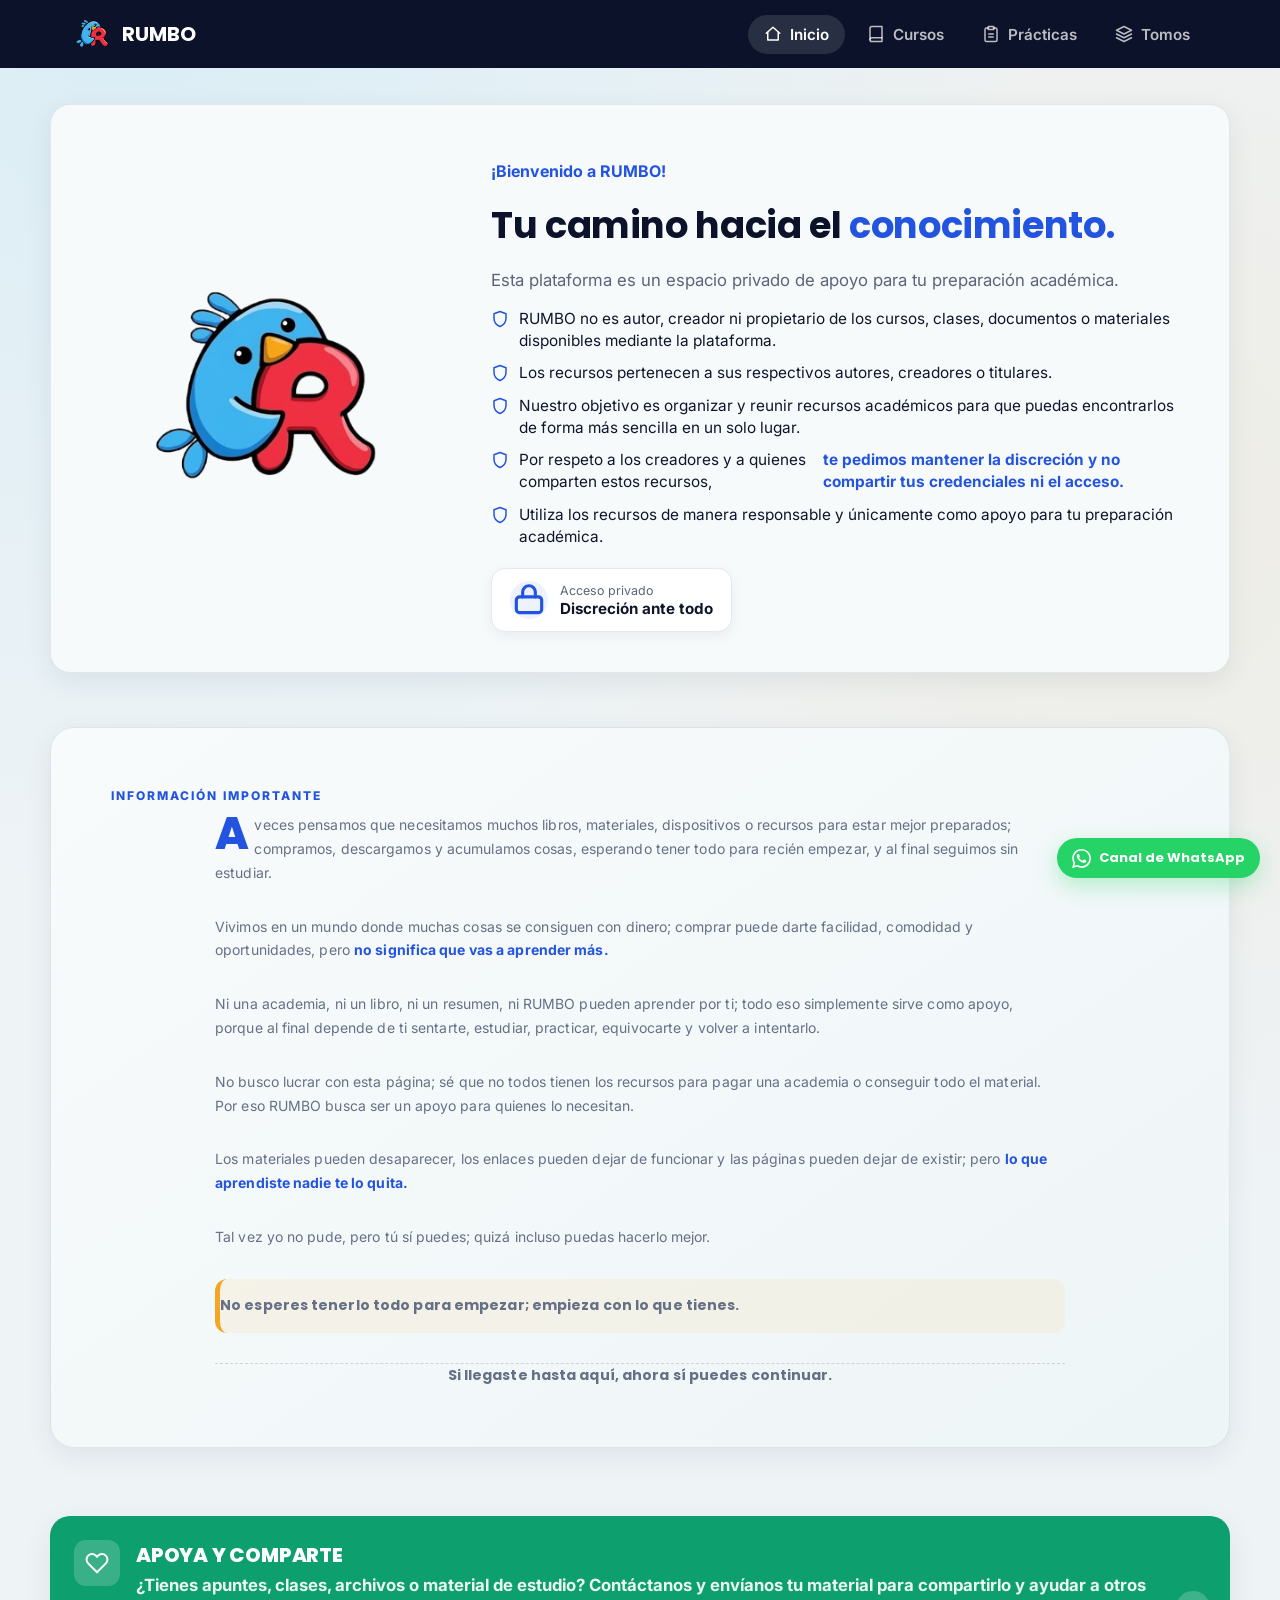
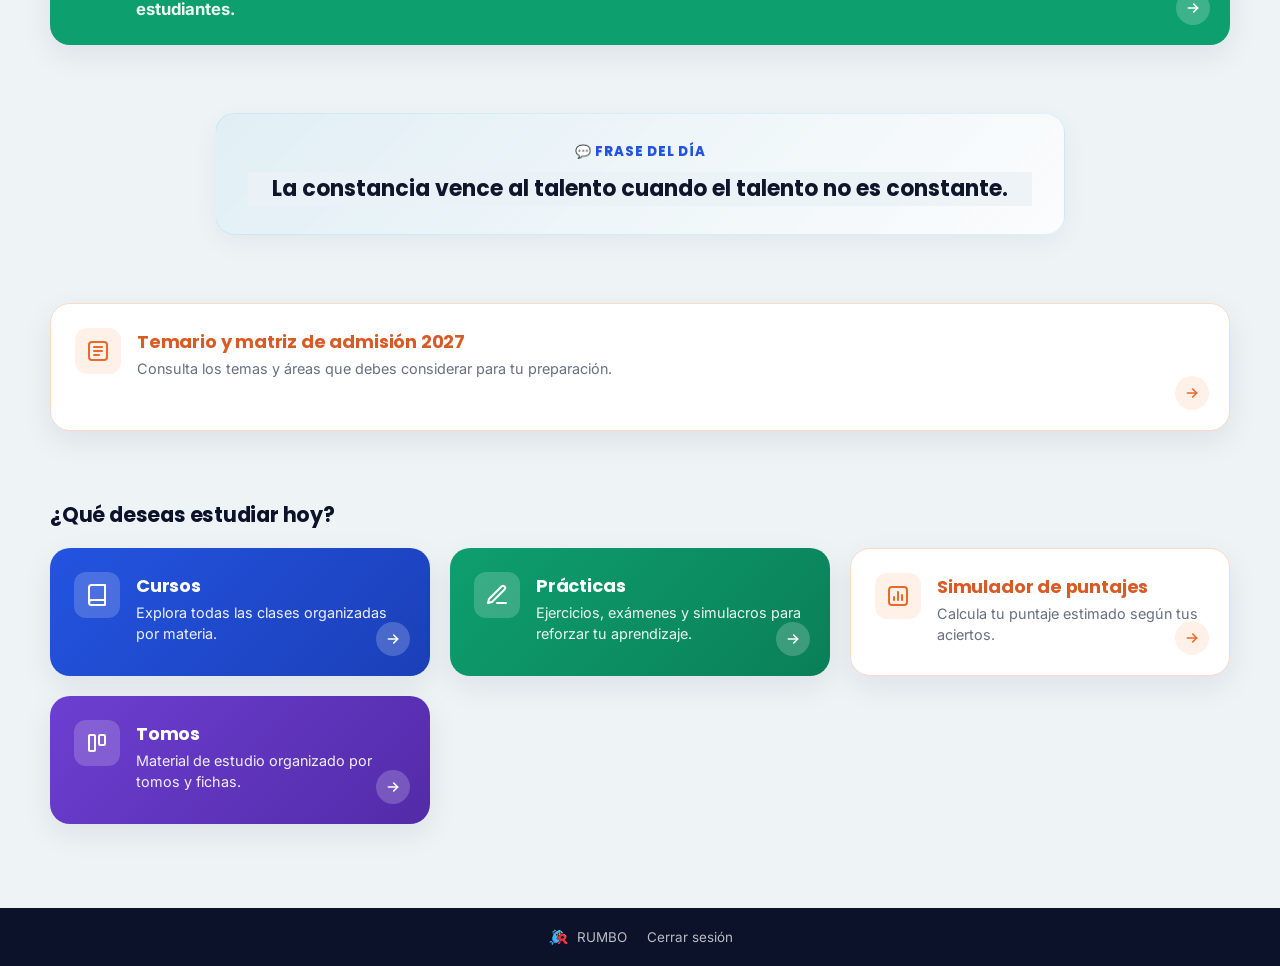
==== index.html @ 479fe2ca "Actualizar index.html" ====
<!DOCTYPE html>
<html lang="es">

<head>

  <meta charset="UTF-8">

  <meta
    name="viewport"
    content="width=device-width, initial-scale=1.0"
  >

  <link rel="preconnect" href="https://fonts.googleapis.com">

  <link
    href="https://fonts.googleapis.com/css2?family=Poppins:wght@600;700;800&family=Inter:wght@400;500;600;700&display=swap"
    rel="stylesheet"
  >

  <link
    rel="stylesheet"
    href="assets/style.css"
  >

  <title>Inicio · RUMBO</title>


  <style>

    /* =====================================================
       MENSAJE PARA LAS CONTRASEÑAS
    ===================================================== */

    .rumbo-message-card {
      padding: clamp(30px, 5vw, 60px);
    }

    .rumbo-message-card h2 {
      font-family: 'Poppins', sans-serif;
      font-size: clamp(26px, 4vw, 36px);
      line-height: 1.25;
      max-width: 850px;
      margin: 0 auto 38px;
      text-align: center;
    }

    .rumbo-message {
      max-width: 850px;
      margin: 0 auto;

      font-family: 'Inter', sans-serif;

      font-size: clamp(19px, 2.1vw, 23px);

      line-height: 1.9;

      letter-spacing: .1px;
    }

    .rumbo-message p {
      margin: 0 0 30px;
    }

    .rumbo-message p:first-of-type::first-letter {
      font-family: 'Poppins', sans-serif;

      font-weight: 800;

      font-size: 3.2em;

      line-height: .8;

      float: left;

      margin: .06em .12em 0 0;

      color: var(--blue, #4CC3F0);
    }


    /* =====================================================
       FRASE FINAL
    ===================================================== */

    .rumbo-message-final {
      font-family: 'Poppins', sans-serif;

      font-weight: 800;

      font-size: clamp(21px, 2.4vw, 27px);

      line-height: 1.55;

      border-left: 5px solid var(--orange, #F5A524);

      padding: 15px 20px;

      margin: 42px 0;

      border-radius: 12px;

      background: rgba(245,165,36,.08);
    }


    .rumbo-message-continue {
      font-family: 'Poppins', sans-serif;

      font-weight: 700;

      font-size: clamp(19px, 2.2vw, 24px);

      line-height: 1.6;

      text-align: center;

      color: var(--blue, #4CC3F0);

      margin-top: 45px;

      padding-top: 30px;

      border-top: 1px dashed rgba(128,128,128,.3);
    }


    /* =====================================================
       ACCESOS
    ===================================================== */

    .rumbo-access {
      max-width: 600px;

      margin: 38px auto 0;

      text-align: center;
    }


    .rumbo-access-toggle {

      display: inline-flex;

      align-items: center;

      justify-content: center;

      gap: 8px;

      padding: 15px 28px;

      border: none;

      border-radius: 999px;

      background: var(--blue, #4CC3F0);

      color: #fff;

      font-family: 'Poppins', sans-serif;

      font-size: 16px;

      font-weight: 700;

      cursor: pointer;

      transition:
        transform .2s ease,
        background .2s ease,
        box-shadow .2s ease;
    }


    .rumbo-access-toggle:hover {

      transform: translateY(-2px);

      background: #36addb;

      box-shadow:
        0 8px 22px rgba(76,195,240,.25);
    }


    .rumbo-access-toggle:active {

      transform: scale(.97);

    }


    .rumbo-access-list {

      display: grid;

      gap: 14px;

      margin: 22px auto 0;

      text-align: left;

      animation: rumboAccessOpen .25s ease;
    }


    .rumbo-access-list[hidden] {

      display: none;

    }


    .rumbo-access-item {

      display: flex;

      flex-direction: column;

      gap: 4px;

      padding: 18px 20px;

      border-radius: 15px;

      background: rgba(76,195,240,.07);

      border: 1px solid rgba(76,195,240,.22);

      font-family: 'Inter', sans-serif;

      font-size: 16px;

      line-height: 1.65;
    }


    .rumbo-access-item strong {

      margin-bottom: 5px;

      color: var(--orange, #F5A524);

      font-family: 'Poppins', sans-serif;

      font-size: 15px;

      font-weight: 800;

      letter-spacing: .5px;
    }


    @keyframes rumboAccessOpen {

      from {

        opacity: 0;

        transform: translateY(-8px);

      }

      to {

        opacity: 1;

        transform: translateY(0);

      }

    }


    /* =====================================================
       FRASE DEL DÍA
    ===================================================== */

    .rumbo-daily-card {

      max-width: 850px;

      margin: 0 auto;

      padding: 28px 32px;

      border-radius: 20px;

      background:
        linear-gradient(
          135deg,
          rgba(76,195,240,.08),
          rgba(255,255,255,.75)
        );

      border: 1px solid rgba(76,195,240,.16);

      box-shadow:
        0 8px 25px rgba(30,70,90,.06);

      text-align: center;
    }


    .rumbo-daily-label {

      display: block;

      margin-bottom: 10px;

      font-family: 'Poppins', sans-serif;

      font-size: 13px;

      font-weight: 800;

      letter-spacing: 1px;

      color: var(--blue, #4CC3F0);
    }


    .rumbo-daily-card #footer-quote {

      display: block;

      font-family: 'Poppins', sans-serif;

      font-size: clamp(18px, 2vw, 22px);

      font-weight: 700;

      line-height: 1.55;

    }


    /* =====================================================
       WHATSAPP FLOTANTE
    ===================================================== */

    .rumbo-whatsapp-float {

      position: fixed;

      right: 20px;

      bottom: 22px;

      z-index: 9999;

      display: inline-flex;

      align-items: center;

      gap: 8px;

      padding: 10px 15px;

      border-radius: 999px;

      background: #25D366;

      color: #fff;

      text-decoration: none;

      font-family: 'Poppins', sans-serif;

      font-size: 13px;

      font-weight: 700;

      box-shadow:
        0 8px 22px rgba(37,211,102,.30);

      transition:
        transform .2s ease,
        box-shadow .2s ease;
    }


    .rumbo-whatsapp-float:hover {

      transform: translateY(-3px);

      box-shadow:
        0 12px 28px rgba(37,211,102,.38);
    }


    .rumbo-whatsapp-float svg {

      width: 19px;

      height: 19px;

      flex-shrink: 0;
    }


    /* =====================================================
       MÓVIL
    ===================================================== */

    @media (max-width: 480px) {

      .rumbo-message-card {

        padding: 28px 20px;

      }

      .rumbo-message {

        font-size: 19px;

        line-height: 1.85;

      }

      .rumbo-message p {

        margin-bottom: 27px;

      }

      .rumbo-message-final {

        font-size: 21px;

        padding-left: 18px;

      }

      .rumbo-message-continue {

        font-size: 19px;

      }

      .rumbo-access {

        margin-top: 30px;

      }

      .rumbo-access-toggle {

        width: 100%;

      }

      .rumbo-access-item {

        padding: 16px;

        font-size: 15px;

      }

      .rumbo-daily-card {

        padding: 24px 18px;

      }

      .rumbo-whatsapp-float {

        right: 12px;

        bottom: 75px;

        padding: 9px 13px;

        font-size: 12px;

      }

    }

  </style>

</head>


<body>


  <!-- =====================================================
       HEADER
  ===================================================== -->

  <header class="site-header">

    <div class="container">

      <a href="index.html" class="brand">

        <span class="logo-box">

          <img
            class="logo-mark"
            src="assets/LOGOR.png"
            alt="RUMBO"
            onerror="this.style.display='none'; this.nextElementSibling.style.display='inline-flex'"
          >

          <svg
            class="logo-fallback"
            viewBox="0 0 48 48"
            fill="none"
            xmlns="http://www.w3.org/2000/svg"
            role="img"
            aria-label="RUMBO"
          >

            <circle
              cx="18"
              cy="24"
              r="14"
              fill="#4CC3F0"
            />

            <circle
              cx="16"
              cy="19"
              r="2.2"
              fill="#0B1229"
            />

            <path
              d="M8 24 L2 20 L8 28 Z"
              fill="#4CC3F0"
            />

            <text
              x="21"
              y="34"
              font-family="Poppins, sans-serif"
              font-weight="800"
              font-size="30"
              fill="#E8433F"
            >
              R
            </text>

          </svg>

        </span>

        RUMBO

      </a>


      <nav class="main-nav">

        <a href="index.html" class="active">

          <svg
            viewBox="0 0 24 24"
            fill="none"
            stroke="currentColor"
            stroke-width="2"
            stroke-linecap="round"
            stroke-linejoin="round"
          >

            <path d="M3 11l9-8 9 8"/>
            <path d="M5 10v10h14V10"/>

          </svg>

          Inicio

        </a>


        <a href="cursos.html">

          <svg
            viewBox="0 0 24 24"
            fill="none"
            stroke="currentColor"
            stroke-width="2"
            stroke-linecap="round"
            stroke-linejoin="round"
          >

            <path d="M4 19.5A2.5 2.5 0 0 1 6.5 17H20"/>

            <path
              d="M6.5 2H20v20H6.5A2.5 2.5 0 0 1 4 19.5v-15A2.5 2.5 0 0 1 6.5 2z"
            />

          </svg>

          Cursos

        </a>


        <a href="practicas.html">

          <svg
            viewBox="0 0 24 24"
            fill="none"
            stroke="currentColor"
            stroke-width="2"
            stroke-linecap="round"
            stroke-linejoin="round"
          >

            <rect
              x="8"
              y="2"
              width="8"
              height="4"
              rx="1"
            />

            <path
              d="M9 4H6a2 2 0 0 0-2 2v14a2 2 0 0 0 2 2h12a2 2 0 0 0 2-2V6a2 2 0 0 0-2-2h-3"
            />

            <path d="M9 12h6M9 16h6"/>

          </svg>

          Prácticas

        </a>


        <a href="tomos.html">

          <svg
            viewBox="0 0 24 24"
            fill="none"
            stroke="currentColor"
            stroke-width="2"
            stroke-linecap="round"
            stroke-linejoin="round"
          >

            <path d="M12 2 2 7l10 5 10-5-10-5z"/>
            <path d="M2 17l10 5 10-5"/>
            <path d="M2 12l10 5 10-5"/>

          </svg>

          Tomos

        </a>

      </nav>


      <button
        class="nav-toggle"
        aria-label="Abrir menú"
      >

        <svg
          viewBox="0 0 24 24"
          fill="none"
          stroke="currentColor"
          stroke-width="2"
          stroke-linecap="round"
          stroke-linejoin="round"
        >

          <path d="M3 6h18"/>
          <path d="M3 12h18"/>
          <path d="M3 18h18"/>

        </svg>

      </button>

    </div>

  </header>



  <main>


    <!-- =====================================================
         1. BIENVENIDA
    ===================================================== -->

    <section class="hero container">

      <div class="hero-card">

        <div class="hero-mascot">

          <img
            class="hero-logo-img"
            src="assets/LOGOR.png"
            alt="RUMBO"
            onerror="this.style.display='none'; this.nextElementSibling.style.display='block'"
          >


          <svg
            class="hero-logo-fallback"
            viewBox="0 0 300 260"
            xmlns="http://www.w3.org/2000/svg"
            role="img"
            aria-label="Mascota RUMBO"
          >

            <circle
              cx="120"
              cy="120"
              r="86"
              fill="#4CC3F0"
            />

            <circle
              cx="95"
              cy="95"
              r="10"
              fill="#0B1229"
            />

            <path
              d="M40 120 L4 100 L40 150 Z"
              fill="#4CC3F0"
            />

            <path
              d="M60 40 L45 8 L85 30 Z"
              fill="#4CC3F0"
            />

            <path
              d="M85 130 L60 210 L110 175 Z"
              fill="#F5A524"
            />

            <text
              x="130"
              y="205"
              font-family="Poppins, sans-serif"
              font-weight="800"
              font-size="150"
              fill="#E8433F"
            >
              R
            </text>

          </svg>

        </div>


        <div class="hero-copy">

          <p class="eyebrow">
            ¡Bienvenido a RUMBO!
          </p>
         

          <h1>

            Tu camino hacia el

            <span style="color:var(--blue)">
              conocimiento.
            </span>

          </h1>

          <p class="lead">
            Esta plataforma es un espacio privado de apoyo para tu preparación académica.
          </p>


          <ul class="notice-list">


            <li>

              <svg
                viewBox="0 0 24 24"
                fill="none"
                stroke="currentColor"
                stroke-width="2"
                stroke-linecap="round"
                stroke-linejoin="round"
              >

                <path
                  d="M12 2 4 5v6c0 5 3 9 8 11
                     4.5-2 8-6 8-11V5l-8-3z"
                />

              </svg>

              RUMBO no es autor, creador ni propietario de los cursos,
              clases, documentos o materiales disponibles mediante la plataforma.

            </li>


            <li>

              <svg
                viewBox="0 0 24 24"
                fill="none"
                stroke="currentColor"
                stroke-width="2"
                stroke-linecap="round"
                stroke-linejoin="round"
              >

                <path
                  d="M12 2 4 5v6c0 5 3 9 8 11
                     4.5-2 8-6 8-11V5l-8-3z"
                />

              </svg>

              Los recursos pertenecen a sus respectivos autores,
              creadores o titulares.

            </li>


            <li>

              <svg
                viewBox="0 0 24 24"
                fill="none"
                stroke="currentColor"
                stroke-width="2"
                stroke-linecap="round"
                stroke-linejoin="round"
              >

                <path
                  d="M12 2 4 5v6c0 5 3 9 8 11
                     4.5-2 8-6 8-11V5l-8-3z"
                />

              </svg>

              Nuestro objetivo es organizar y reunir recursos académicos
              para que puedas encontrarlos de forma más sencilla en un solo lugar.

            </li>


            <li>

              <svg
                viewBox="0 0 24 24"
                fill="none"
                stroke="currentColor"
                stroke-width="2"
                stroke-linecap="round"
                stroke-linejoin="round"
              >

                <path
                  d="M12 2 4 5v6c0 5 3 9 8 11
                     4.5-2 8-6 8-11V5l-8-3z"
                />

              </svg>

              Por respeto a los creadores y a quienes comparten estos recursos,

              <strong>
                te pedimos mantener la discreción y no compartir tus credenciales
                ni el acceso.
              </strong>

            </li>


            <li>

              <svg
                viewBox="0 0 24 24"
                fill="none"
                stroke="currentColor"
                stroke-width="2"
                stroke-linecap="round"
                stroke-linejoin="round"
              >

                <path
                  d="M12 2 4 5v6c0 5 3 9 8 11
                     4.5-2 8-6 8-11V5l-8-3z"
                />

              </svg>

              Utiliza los recursos de manera responsable y únicamente
              como apoyo para tu preparación académica.

            </li>

          </ul>


          <div class="privacy-pill">

            <span class="ico">

              <svg
                viewBox="0 0 24 24"
                fill="none"
                stroke="currentColor"
                stroke-width="2"
                stroke-linecap="round"
                stroke-linejoin="round"
              >

                <rect
                  x="4"
                  y="10"
                  width="16"
                  height="10"
                  rx="2"
                />

                <path
                  d="M8 10V7a4 4 0 0 1 8 0v3"
                />

              </svg>

            </span>


            <span class="txt">

              <small>
                Acceso privado
              </small>

              <strong>
                Discreción ante todo
              </strong>

            </span>

          </div>

        </div>

      </div>

    </section>



    <!-- =====================================================
         2. LEE ESTO PARA OBTENER LAS CONTRASEÑAS
    ===================================================== -->
<!-- =====================================================
     2. LEELO
===================================================== -->

<section class="section container">

  <div class="info-card rumbo-message-card">

    <span class="section-kicker">
      INFORMACIÓN IMPORTANTE
    </span>


    <div class="rumbo-message">


      <p>
        A veces pensamos que necesitamos muchos libros, materiales,
        dispositivos o recursos para estar mejor preparados; compramos,
        descargamos y acumulamos cosas, esperando tener todo para recién
        empezar, y al final seguimos sin estudiar.
      </p>


      <p>
        Vivimos en un mundo donde muchas cosas se consiguen con dinero;
        comprar puede darte facilidad, comodidad y oportunidades, pero
        <strong>no significa que vas a aprender más.</strong>
      </p>


      <p>
        Ni una academia, ni un libro, ni un resumen, ni RUMBO pueden
        aprender por ti; todo eso simplemente sirve como apoyo, porque
        al final depende de ti sentarte, estudiar, practicar,
        equivocarte y volver a intentarlo.
      </p>


      <p>
        No busco lucrar con esta página; sé que no todos tienen los
        recursos para pagar una academia o conseguir todo el material.
        Por eso RUMBO busca ser un apoyo para quienes lo necesitan.
      </p>


      <p>
        Los materiales pueden desaparecer, los enlaces pueden dejar de
        funcionar y las páginas pueden dejar de existir; pero
        <strong>lo que aprendiste nadie te lo quita.</strong>
      </p>


      <p>
        Tal vez yo no pude, pero tú sí puedes; quizá incluso puedas
        hacerlo mejor.
      </p>


      <p class="rumbo-message-final">
        No esperes tenerlo todo para empezar; empieza con lo que tienes.
      </p>


      <p class="rumbo-message-continue">
        Si llegaste hasta aquí, ahora sí puedes continuar.
      </p>

    </div>


    <!-- =====================================================
         ACCESOS / CONTRASEÑAS DESACTIVADOS TEMPORALMENTE
         
         Se conserva todo el código para poder activarlo
         nuevamente después.
    ===================================================== -->

    <!--

    <div class="rumbo-access">


      <button
        type="button"
        class="rumbo-access-toggle"
        id="rumbo-access-toggle"
        aria-expanded="false"
        aria-controls="rumbo-access-list"
      >

        🔐 Ver contraseñas

      </button>


      <div
        class="rumbo-access-list"
        id="rumbo-access-list"
        hidden
      >


        <div class="rumbo-access-item">

          <strong>
            ESPARTA
          </strong>

          <span>
            Usuario: <b>esparta</b>
          </span>

          <span>
            Contraseña: <b>esparta</b>
          </span>

        </div>


        <div class="rumbo-access-item">

          <strong>
            KELSEN
          </strong>

          <span>
            Usuario: <b>kelsen</b>
          </span>

          <span>
            Contraseña: <b>kelsen</b>
          </span>

        </div>


        <div class="rumbo-access-item">

          <strong>
            BRICEÑO
          </strong>

          <span>
            Usuario: <b>briceño</b>
          </span>

          <span>
            Contraseña: <b>briceño</b>
          </span>

        </div>


      </div>

    </div>

    -->

  </div>

</section>
<!-- =====================================================
     APOYA Y COMPARTE
===================================================== -->

<section class="section container">

  <a
    class="action-card"
    href="https://wa.me/ronaldo1548"
    target="_blank"
    rel="noopener noreferrer"
    style="background:#0E9F6E;"
  >

    <span class="ic">

      <svg
        viewBox="0 0 24 24"
        fill="none"
        stroke="currentColor"
        stroke-width="2"
        stroke-linecap="round"
        stroke-linejoin="round"
      >

        <path
          d="M20.84 4.61a5.5 5.5 0 0 0-7.78 0L12 5.67l-1.06-1.06
             a5.5 5.5 0 0 0-7.78 7.78L12 21.23l8.84-8.84
             a5.5 5.5 0 0 0 0-7.78z"
        />

      </svg>

    </span>


    <div>

      <h3 style="font-size:1.25rem; font-weight:800;">
        APOYA Y COMPARTE
      </h3>

      <p style="font-size:1.05rem; font-weight:700;">
        ¿Tienes apuntes, clases, archivos o material de estudio?
        <strong>Contáctanos y envíanos tu material para compartirlo
        y ayudar a otros estudiantes.</strong>
      </p>

    </div>


    <span class="go">

      <svg
        viewBox="0 0 24 24"
        fill="none"
        stroke="currentColor"
        stroke-width="2.4"
        stroke-linecap="round"
        stroke-linejoin="round"
      >

        <path d="M5 12h14"/>
        <path d="M13 6l6 6-6 6"/>

      </svg>

    </span>

  </a>

</section>

    <!-- =====================================================
         3. FRASE DEL DÍA
    ===================================================== -->

    <section class="section container">

      <div class="rumbo-daily-card">

        <span class="rumbo-daily-label">
          💬 FRASE DEL DÍA
        </span>


        <span id="footer-quote">
        </span>

      </div>

    </section>



    <!-- =====================================================
         4. MATRIZ / TEMARIO 2027
    ===================================================== -->

    <section class="section container">

      <a
        class="action-card orange"
        href="assets/TEMARIO-y-MATRIZ-ADMISION-2027.pdf"
        target="_blank"
        rel="noopener noreferrer"
      >

        <span class="ic">

          <svg
            viewBox="0 0 24 24"
            fill="none"
            stroke="currentColor"
            stroke-width="2"
            stroke-linecap="round"
            stroke-linejoin="round"
          >

            <rect
              x="3"
              y="3"
              width="18"
              height="18"
              rx="3"
            />

            <path d="M8 8h8"/>
            <path d="M8 12h8"/>
            <path d="M8 16h5"/>

          </svg>

        </span>


        <div>

          <h3>
            Temario y matriz de admisión 2027
          </h3>

          <p>
            Consulta los temas y áreas que debes considerar para tu preparación.
          </p>

        </div>


        <span class="go">

          <svg
            viewBox="0 0 24 24"
            fill="none"
            stroke="currentColor"
            stroke-width="2.4"
            stroke-linecap="round"
            stroke-linejoin="round"
          >

            <path d="M5 12h14"/>
            <path d="M13 6l6 6-6 6"/>

          </svg>

        </span>

      </a>

    </section>



    <!-- =====================================================
         5. QUÉ DESEAS ESTUDIAR
    ===================================================== -->

    <section class="section container">

      <h2 class="section-title">
        ¿Qué deseas estudiar hoy?
      </h2>


      <div class="action-grid">


        <!-- CURSOS -->

        <a
          class="action-card blue"
          href="cursos.html"
        >

          <span class="ic">

            <svg
              viewBox="0 0 24 24"
              fill="none"
              stroke="currentColor"
              stroke-width="2"
              stroke-linecap="round"
              stroke-linejoin="round"
            >

              <path d="M4 19.5A2.5 2.5 0 0 1 6.5 17H20"/>

              <path
                d="M6.5 2H20v20H6.5
                   A2.5 2.5 0 0 1 4 19.5v-15
                   A2.5 2.5 0 0 1 6.5 2z"
              />

            </svg>

          </span>


          <div>

            <h3>
              Cursos
            </h3>

            <p>
              Explora todas las clases organizadas por materia.
            </p>

          </div>


          <span class="go">

            <svg
              viewBox="0 0 24 24"
              fill="none"
              stroke="currentColor"
              stroke-width="2.4"
              stroke-linecap="round"
              stroke-linejoin="round"
            >

              <path d="M5 12h14"/>
              <path d="M13 6l6 6-6 6"/>

            </svg>

          </span>

        </a>



        <!-- PRÁCTICAS -->

        <a
          class="action-card green"
          href="practicas.html"
        >

          <span class="ic">

            <svg
              viewBox="0 0 24 24"
              fill="none"
              stroke="currentColor"
              stroke-width="2"
              stroke-linecap="round"
              stroke-linejoin="round"
            >

              <path d="M12 20h9"/>

              <path
                d="M16.5 3.5a2.1 2.1 0 0 1 3 3L7 19l-4 1 1-4L16.5 3.5z"
              />

            </svg>

          </span>


          <div>

            <h3>
              Prácticas
            </h3>

            <p>
              Ejercicios, exámenes y simulacros para reforzar tu aprendizaje.
            </p>

          </div>


          <span class="go">

            <svg
              viewBox="0 0 24 24"
              fill="none"
              stroke="currentColor"
              stroke-width="2.4"
              stroke-linecap="round"
              stroke-linejoin="round"
            >

              <path d="M5 12h14"/>
              <path d="M13 6l6 6-6 6"/>

            </svg>

          </span>

        </a>



        <!-- SIMULADOR -->

        <a
          class="action-card orange"
          href="simulador.html"
        >

          <span class="ic">

            <svg
              viewBox="0 0 24 24"
              fill="none"
              stroke="currentColor"
              stroke-width="2"
              stroke-linecap="round"
              stroke-linejoin="round"
            >

              <rect
                x="3"
                y="3"
                width="18"
                height="18"
                rx="3"
              />

              <path d="M8 16v-3"/>
              <path d="M12 16V8"/>
              <path d="M16 16v-5"/>

            </svg>

          </span>


          <div>

            <h3>
              Simulador de puntajes
            </h3>

            <p>
              Calcula tu puntaje estimado según tus aciertos.
            </p>

          </div>


          <span class="go">

            <svg
              viewBox="0 0 24 24"
              fill="none"
              stroke="currentColor"
              stroke-width="2.4"
              stroke-linecap="round"
              stroke-linejoin="round"
            >

              <path d="M5 12h14"/>
              <path d="M13 6l6 6-6 6"/>

            </svg>

          </span>

        </a>



        <!-- TOMOS -->

        <a
          class="action-card purple"
          href="tomos.html"
        >

          <span class="ic">

            <svg
              viewBox="0 0 24 24"
              fill="none"
              stroke="currentColor"
              stroke-width="2"
              stroke-linecap="round"
              stroke-linejoin="round"
            >

              <rect
                x="4"
                y="4"
                width="6"
                height="16"
                rx="1"
              />

              <rect
                x="14"
                y="4"
                width="6"
                height="10"
                rx="1"
              />

            </svg>

          </span>


          <div>

            <h3>
              Tomos
            </h3>

            <p>
              Material de estudio organizado por tomos y fichas.
            </p>

          </div>


          <span class="go">

            <svg
              viewBox="0 0 24 24"
              fill="none"
              stroke="currentColor"
              stroke-width="2.4"
              stroke-linecap="round"
              stroke-linejoin="round"
            >

              <path d="M5 12h14"/>
              <path d="M13 6l6 6-6 6"/>

            </svg>

          </span>

        </a>


      </div>

    </section>


  </main>



  <!-- =====================================================
       WHATSAPP FLOTANTE
       INDEPENDIENTE DE "APOYA Y COMPARTE"
  ===================================================== -->

  <a
    class="rumbo-whatsapp-float"
    href="https://whatsapp.com/channel/0029VbDFAEu7YScyVZBNul0X"
    target="_blank"
    rel="noopener noreferrer"
    aria-label="Canal de WhatsApp"
  >

    <svg
      viewBox="0 0 24 24"
      fill="currentColor"
      aria-hidden="true"
    >

      <path
        d="M20.52 3.48A11.82 11.82 0 0 0 12.08 0
        C5.55 0 .24 5.31.24 11.84c0 2.09.55 4.13
        1.6 5.93L.13 24l6.37-1.67a11.84 11.84 0 0 0
        5.58 1.42h.01c6.53 0 11.84-5.31 11.84-11.84
        0-3.17-1.23-6.15-3.41-8.43ZM12.09 21.7
        c-1.75 0-3.46-.47-4.96-1.36l-.36-.21-3.78.99
        1.01-3.68-.23-.38a9.82 9.82 0 0 1-1.51-5.22
        c0-5.43 4.42-9.85 9.85-9.85 2.63 0 5.1 1.03
        6.96 2.89a9.78 9.78 0 0 1 2.89 6.96
        c0 5.43-4.42 9.85-9.85 9.85Zm5.4-7.38
        c-.3-.15-1.77-.87-2.05-.97-.27-.1-.47-.15-.67.15
        -.2.3-.77.97-.94 1.17-.17.2-.35.22-.65.07
        -.3-.15-1.27-.47-2.42-1.5-.89-.79-1.49-1.77
        -1.66-2.07-.17-.3-.02-.46.13-.61.13-.13.3-.35
        .45-.52.15-.17.2-.3.3-.5.1-.2.05-.37-.02-.52
        -.07-.15-.67-1.61-.92-2.21-.24-.58-.49-.5-.67-.51
        -.17-.01-.37-.01-.57-.01-.2 0-.52.07-.79.37
        -.27.3-1.04 1.02-1.04 2.49 0 1.47 1.07 2.89
        1.22 3.09.15.2 2.1 3.21 5.09 4.5.71.31 1.26.49
        1.69.63.71.23 1.35.2 1.86.12.57-.09 1.77-.72
        2.02-1.42.25-.7.25-1.3.17-1.42-.07-.12-.27-.2-.57-.35Z"
      />

    </svg>

    Canal de WhatsApp

  </a>



  <!-- =====================================================
       FOOTER
  ===================================================== -->

  <footer class="site-footer">

    <div class="container">


      <span class="item">

        <span
          class="logo-box"
          style="width:22px;height:22px"
        >

          <img
            class="logo-mark"
            style="width:22px;height:22px;border-radius:5px"
            src="assets/LOGOR.png"
            alt="RUMBO"
          >

        </span>

        RUMBO

      </span>


      <a
        class="item"
        href="#"
        id="logout-link"
      >

        Cerrar sesión

      </a>


    </div>

  </footer>



  <!-- =====================================================
       NAVEGACIÓN MÓVIL
  ===================================================== -->

  <nav class="bottom-nav">


    <a
      href="index.html"
      class="active"
    >

      <svg
        viewBox="0 0 24 24"
        fill="none"
        stroke="currentColor"
        stroke-width="2"
        stroke-linecap="round"
        stroke-linejoin="round"
      >

        <path d="M3 11l9-8 9 8"/>
        <path d="M5 10v10h14V10"/>

      </svg>

      Inicio

    </a>


    <a href="cursos.html">

      <svg
        viewBox="0 0 24 24"
        fill="none"
        stroke="currentColor"
        stroke-width="2"
        stroke-linecap="round"
        stroke-linejoin="round"
      >

        <path d="M4 19.5A2.5 2.5 0 0 1 6.5 17H20"/>

        <path
          d="M6.5 2H20v20H6.5
             A2.5 2.5 0 0 1 4 19.5v-15
             A2.5 2.5 0 0 1 6.5 2z"
        />

      </svg>

      Cursos

    </a>


    <a href="practicas.html">

      <svg
        viewBox="0 0 24 24"
        fill="none"
        stroke="currentColor"
        stroke-width="2"
        stroke-linecap="round"
        stroke-linejoin="round"
      >

        <rect
          x="8"
          y="2"
          width="8"
          height="4"
          rx="1"
        />

        <path
          d="M9 4H6a2 2 0 0 0-2 2v14
             a2 2 0 0 0 2 2h12
             a2 2 0 0 0 2-2V6
             a2 2 0 0 0-2-2h-3"
        />

        <path d="M9 12h6M9 16h6"/>

      </svg>

      Prácticas

    </a>


    <a href="tomos.html">

      <svg
        viewBox="0 0 24 24"
        fill="none"
        stroke="currentColor"
        stroke-width="2"
        stroke-linecap="round"
        stroke-linejoin="round"
      >

        <path d="M12 2 2 7l10 5 10-5-10-5z"/>
        <path d="M2 17l10 5 10-5"/>
        <path d="M2 12l10 5 10-5"/>

      </svg>

      Tomos

    </a>

  </nav>



  <!-- =====================================================
       SCRIPTS
  ===================================================== -->

  <script src="assets/users.js"></script>

  <script src="assets/frases.js"></script>

  <script src="assets/auth.js"></script>

  <script src="assets/data.js"></script>

  <script src="assets/app.js"></script>



  <!-- =====================================================
       ACCESOS
  ===================================================== -->

  <script>

    document.addEventListener(
      'DOMContentLoaded',
      function () {

        const button =
          document.getElementById(
            'rumbo-access-toggle'
          );

        const list =
          document.getElementById(
            'rumbo-access-list'
          );


        if (!button || !list) return;


        button.addEventListener(
          'click',
          function () {

            const isOpen =
              !list.hidden;


            list.hidden =
              isOpen;


            button.setAttribute(
              'aria-expanded',
              String(!isOpen)
            );


            button.innerHTML =
              isOpen
                ? '🔐 Ver contraseñas'
                : '🔒 Ocultar contraseñas';

          }
        );

      }
    );

  </script>


</body>

</html>
---- assets/style.css ----
/* ===========================================================
   RUMBO — hoja de estilos principal
   Paleta: navy #0B1229, bg #F4F6FB, azul #2563EB, verde #0E9F6E,
           morado #6D3FD1, rojo logo #E8433F, cian logo #4CC3F0
   Tipografía: Poppins (display) + Inter (texto)
   =========================================================== */

:root{
  --navy: #0B1229;
  --navy-2: #131a3a;
  --bg: #F4F6FB;
  --card-bg: #ffffff;
  --ink: #10152B;
  --muted: #5B6478;
  --line: #E4E8F2;

  --blue: #2354E0;
  --blue-2: #1B3FB8;
  --green: #0E9F6E;
  --green-2: #0A7F58;
  --purple: #6D3FD1;
  --purple-2: #522BA8;

  --logo-red: #E8433F;
  --logo-blue: #4CC3F0;

  --radius-lg: 20px;
  --radius-md: 14px;
  --radius-sm: 10px;
  --shadow: 0 10px 30px rgba(16, 21, 43, 0.08);
  --shadow-sm: 0 4px 14px rgba(16, 21, 43, 0.06);
}

*{ box-sizing: border-box; }
html{ scroll-behavior: smooth; }

body{
  margin:0;
  background: var(--bg);
  color: var(--ink);
  font-family: 'Inter', system-ui, -apple-system, sans-serif;
  -webkit-font-smoothing: antialiased;
}

h1,h2,h3,h4{
  font-family: 'Poppins', 'Inter', sans-serif;
  margin: 0 0 .4em;
  letter-spacing: -0.01em;
}

a{ color: inherit; text-decoration: none; }
img{ max-width: 100%; display:block; }
button{ font-family: inherit; cursor: pointer; }

.container{
  width: 100%;
  max-width: 1180px;
  margin: 0 auto;
  padding: 0 24px;
}

/* Respect reduced motion */
@media (prefers-reduced-motion: reduce){
  *{ animation-duration: .001ms !important; transition-duration: .001ms !important; }
  html{ scroll-behavior: auto; }
}

/* ---------- Header ---------- */
.site-header{
  background: var(--navy);
  color: #fff;
  position: sticky;
  top: 0;
  z-index: 40;
}
.site-header .container{
  display:flex;
  align-items:center;
  justify-content: space-between;
  height: 68px;
}
.brand{
  display:flex;
  align-items:center;
  gap: 10px;
  font-family:'Poppins',sans-serif;
  font-weight: 700;
  font-size: 1.25rem;
  color:#fff;
}
/* ---------- Logo: ruta general assets/LOGOR.png ----------
   Todas las páginas cargan el logo desde esa misma ruta.
   Si el archivo aún no existe, se muestra un logo de respaldo (SVG)
   automáticamente — no hay que tocar nada al agregar el archivo real. */
.logo-box{
  display:inline-flex;
  align-items:center;
  width: 38px;
  height: 38px;
  flex: none;
}
.logo-mark{
  width: 38px;
  height: 38px;
  object-fit: contain;
  border-radius: 8px;
  flex: none;
}
.logo-fallback{
  display: none;
  width: 38px;
  height: 38px;
  flex: none;
}
.hero-logo-img{
  width: 100%;
  max-width: 260px;
  height: auto;
  object-fit: contain;
  margin: 0 auto;
}
.hero-logo-fallback{
  display:none;
  width: 100%;
  max-width: 300px;
  height:auto;
  margin: 0 auto;
}

.main-nav{
  display:flex;
  align-items:center;
  gap: 6px;
}
.main-nav a{
  display:flex;
  align-items:center;
  gap: 8px;
  padding: 10px 16px;
  border-radius: 999px;
  font-weight: 600;
  font-size: .95rem;
  color: rgba(255,255,255,.72);
  transition: background .15s ease, color .15s ease;
}
.main-nav a:hover{ color:#fff; background: rgba(255,255,255,.08); }
.main-nav a.active{ color:#fff; background: rgba(255,255,255,.12); }
.main-nav svg{ width:18px; height:18px; }

.nav-toggle{
  display:none;
  background:none;
  border:none;
  color:#fff;
  padding: 8px;
}
.nav-toggle svg{ width: 26px; height: 26px; }

@media (max-width: 780px){
  .main-nav{
    position: fixed;
    inset: 68px 0 0 0;
    background: var(--navy-2);
    flex-direction: column;
    align-items: stretch;
    padding: 14px;
    gap: 4px;
    transform: translateY(-8px);
    opacity: 0;
    pointer-events: none;
    transition: transform .18s ease, opacity .18s ease;
  }
  .main-nav.open{ transform: translateY(0); opacity:1; pointer-events:auto; }
  .main-nav a{ padding: 14px 16px; font-size: 1.02rem; }
  .nav-toggle{ display:block; }
}

/* ---------- Hero / bienvenida ---------- */
.hero{
  padding: 36px 0 20px;
}
.hero-card{
  background: linear-gradient(180deg, #EAF0FF 0%, #F7F9FE 60%);
  border: 1px solid var(--line);
  border-radius: var(--radius-lg);
  padding: 40px;
  display: grid;
  grid-template-columns: minmax(220px, 360px) 1fr;
  gap: 40px;
  align-items: center;
  box-shadow: var(--shadow);
}
.hero-mascot{
  display:flex;
  align-items:center;
  justify-content:center;
}
.hero-mascot svg{ width: 100%; max-width: 300px; height:auto; }

.hero-copy .eyebrow{
  color: var(--blue);
  font-weight: 700;
}
.hero-copy h1{
  font-size: clamp(1.6rem, 3vw, 2.3rem);
  color: var(--navy);
}
.hero-copy p.lead{
  color: var(--muted);
  font-size: 1.05rem;
  margin-bottom: 18px;
}
.notice-list{
  list-style:none;
  margin: 0 0 20px;
  padding: 0;
  display:grid;
  gap: 10px;
}
.notice-list li{
  display:flex;
  gap: 10px;
  align-items:flex-start;
  color: var(--ink);
  font-size: .96rem;
  line-height:1.45;
}
.notice-list li svg{
  flex:none;
  width: 18px; height:18px;
  margin-top: 2px;
  color: var(--blue);
}
.notice-list li strong{ color: var(--blue); font-weight:700; }

.privacy-pill{
  display:inline-flex;
  align-items:center;
  gap: 12px;
  background:#fff;
  border:1px solid var(--line);
  border-radius: var(--radius-md);
  padding: 12px 18px;
  box-shadow: var(--shadow-sm);
}
.privacy-pill .ico{
  width:38px;height:38px;
  border-radius: 999px;
  background: #EEF2FF;
  color: var(--blue);
  display:flex;align-items:center;justify-content:center;
  flex:none;
}
.privacy-pill .txt small{ display:block; color:var(--muted); font-size:.78rem; }
.privacy-pill .txt strong{ font-size: .95rem; }

@media (max-width: 860px){
  .hero-card{ grid-template-columns: 1fr; padding: 26px; }
  .hero-mascot svg{ max-width: 220px; }
}

.hero-card-simple{
  grid-template-columns: 1fr;
  text-align:center;
  padding: 46px 40px;
}
.hero-card-simple .hero-copy p.lead{
  max-width: 680px;
  margin-left:auto;
  margin-right:auto;
  margin-bottom: 0;
  font-family: 'Poppins', sans-serif;
  font-weight: 700;
  font-size: clamp(1.5rem, 4vw, 2.3rem);
  color: var(--navy);
  line-height: 1.5;
}

/* ---------- Sección genérica ---------- */
.section{ padding: 34px 0; }
.section-title{
  display:flex;
  align-items:center;
  gap:10px;
  font-size: 1.3rem;
  color: var(--navy);
  margin-bottom: 18px;
}
.section-title svg{ width:22px;height:22px; color:var(--blue); }

/* ---------- Tarjetas de acción (Cursos/Prácticas/Tomos) ---------- */
.action-grid{
  display:grid;
  grid-template-columns: repeat(3, 1fr);
  gap: 20px;
}
.action-card{
  border-radius: var(--radius-lg);
  padding: 24px;
  color:#fff;
  display:flex;
  gap: 16px;
  align-items:flex-start;
  min-height: 128px;
  box-shadow: var(--shadow);
  transition: transform .15s ease, box-shadow .15s ease;
  position: relative;
  overflow:hidden;
}
.action-card:hover{ transform: translateY(-3px); box-shadow: 0 16px 34px rgba(16,21,43,.16); }
.action-card.blue{ background: linear-gradient(135deg, var(--blue), var(--blue-2)); }
.action-card.green{ background: linear-gradient(135deg, var(--green), var(--green-2)); }
.action-card.purple{ background: linear-gradient(135deg, var(--purple), var(--purple-2)); }
.action-card .ic{
  width:46px;height:46px;
  border-radius: 12px;
  background: rgba(255,255,255,.18);
  display:flex;align-items:center;justify-content:center;
  flex:none;
}
.action-card .ic svg{ width:24px;height:24px; }
.action-card h3{ font-size: 1.12rem; margin-bottom: 4px; }
.action-card p{ margin:0; font-size:.9rem; opacity:.92; line-height:1.4; }
.action-card .go{
  position:absolute;
  right: 20px; bottom: 20px;
  width: 34px; height:34px;
  border-radius: 999px;
  background: rgba(255,255,255,.2);
  display:flex; align-items:center; justify-content:center;
}
.action-card .go svg{ width:16px;height:16px; }

@media (max-width: 860px){
  .action-grid{ grid-template-columns: 1fr; }
}

/* ---------- Grid de materias ---------- */
.subject-grid{
  display:grid;
  grid-template-columns: repeat(6, 1fr);
  gap: 14px;
}
.subject-card{
  background: var(--card-bg);
  border: 1px solid var(--line);
  border-radius: var(--radius-md);
  padding: 20px 12px;
  text-align:center;
  box-shadow: var(--shadow-sm);
  transition: transform .15s ease, border-color .15s ease;
}
.subject-card:hover{ transform: translateY(-2px); border-color: var(--blue); }
.subject-card .emoji{ font-size: 1.8rem; margin-bottom: 8px; }
.subject-card .name{ font-weight:600; font-size: .92rem; color:var(--ink); }
.subject-card .count{ display:block; margin-top:2px; font-size:.76rem; color:var(--muted); }

@media (max-width: 980px){ .subject-grid{ grid-template-columns: repeat(4,1fr); } }
@media (max-width: 620px){ .subject-grid{ grid-template-columns: repeat(3,1fr); } }
@media (max-width: 420px){ .subject-grid{ grid-template-columns: repeat(2,1fr); } }

/* ---------- Página cursos: barra de búsqueda ---------- */
.page-head{
  padding: 30px 0 6px;
}
.page-head h1{ color: var(--navy); font-size: 1.6rem; }
.page-head p{ color: var(--muted); margin:0; }

.search-bar{
  display:flex;
  align-items:center;
  gap:10px;
  background:#fff;
  border:1px solid var(--line);
  border-radius: 999px;
  padding: 10px 16px;
  margin: 18px 0 26px;
  box-shadow: var(--shadow-sm);
  max-width: 480px;
}
.search-bar svg{ width:18px;height:18px; color:var(--muted); flex:none; }
.search-bar input{
  border:none; outline:none; width:100%;
  font-size: .95rem; font-family:inherit; background:transparent;
  color: var(--ink);
}

/* ---------- Migas de pan ---------- */
.breadcrumb{
  display:flex; gap:8px; align-items:center;
  color: var(--muted); font-size:.86rem;
  padding-top: 20px;
}
.breadcrumb a{ color: var(--blue); font-weight:600; }
.breadcrumb svg{ width:14px;height:14px; }

/* ---------- Curso detalle ---------- */
.course-head{
  display:flex; align-items:center; gap:16px;
  padding: 18px 0 22px;
}
.course-head .emoji-badge{
  width:58px;height:58px; border-radius:16px;
  background:#EEF2FF; display:flex;align-items:center;justify-content:center;
  font-size:1.9rem; flex:none;
}
.course-head h1{ font-size:1.5rem; color:var(--navy); }
.course-head p{ margin:0; color:var(--muted); font-size:.92rem; }

.course-layout{
  display:grid;
  grid-template-columns: 1fr 340px;
  gap: 24px;
  align-items:flex-start;
}
.player-wrap{
  background:#000;
  border-radius: var(--radius-lg);
  overflow:hidden;
  aspect-ratio: 16/9;
  box-shadow: var(--shadow);
}
.player-wrap iframe{ width:100%; height:100%; border:0; }

.player-title{
  margin-top:14px;
  font-size:1.05rem;
  color:var(--navy);
}
.player-desc{ color:var(--muted); font-size:.9rem; }

.lesson-list{
  background:#fff;
  border:1px solid var(--line);
  border-radius: var(--radius-lg);
  max-height: 640px;
  overflow-y:auto;
  box-shadow: var(--shadow-sm);
}
.lesson-list h4{
  padding: 16px 18px 10px;
  font-size:.85rem;
  text-transform: uppercase;
  letter-spacing:.04em;
  color:var(--muted);
  position: sticky; top:0; background:#fff;
  border-bottom:1px solid var(--line);
  margin:0;
}
.lesson-item{
  display:flex; align-items:center; gap:12px;
  padding: 12px 18px;
  border-bottom:1px solid var(--line);
  font-size:.92rem;
}
.lesson-item:last-child{ border-bottom:none; }
.lesson-item .n{
  width:28px;height:28px; border-radius:8px;
  background: var(--bg); color:var(--muted);
  display:flex;align-items:center;justify-content:center;
  font-size:.8rem; font-weight:700; flex:none;
}
.lesson-item.active{ background: #EEF2FF; }
.lesson-item.active .n{ background: var(--blue); color:#fff; }
.lesson-item button{
  background:none;border:none;text-align:left;
  color:var(--ink); font-weight:500; width:100%;
  padding:0;
}
.lesson-item button:hover{ color: var(--blue); }

@media (max-width: 900px){
  .course-layout{ grid-template-columns: 1fr; }
  .lesson-list{ max-height: 420px; }
}

/* ---------- Frase destacada (curso) ---------- */
.course-quote{
  display:flex;
  align-items:center;
  gap:10px;
  background:#EEF2FF;
  border:1px solid #D6E0FF;
  color: var(--blue-2);
  border-radius: var(--radius-md);
  padding: 13px 16px;
  margin-top: 18px;
  font-size:.92rem;
  font-weight:600;
  line-height:1.4;
}
.course-quote svg{ width:18px;height:18px; flex:none; color:var(--blue); }

/* ---------- Aviso de video privado ---------- */
.private-notice{
  display:flex;
  gap: 12px;
  align-items:flex-start;
  background: #FFF7ED;
  border: 1px solid #FDE4C8;
  color: #7A4A0E;
  border-radius: var(--radius-md);
  padding: 14px 16px;
  margin-bottom: 6px;
  font-size: .9rem;
  line-height: 1.45;
}
.private-notice svg{ width:20px;height:20px; flex:none; margin-top:1px; color:#B5690F; }
.private-notice p{ margin:0; }
.private-notice strong{ color:#5A3608; }

/* ---------- Grid de clases (enlaces directos a YouTube) ---------- */
.lesson-grid{
  display:grid;
  grid-template-columns: repeat(3, 1fr);
  gap: 12px;
}
.lesson-card{
  display:flex;
  align-items:center;
  gap: 12px;
  background:#fff;
  border:1px solid var(--line);
  border-radius: var(--radius-md);
  padding: 14px 16px;
  box-shadow: var(--shadow-sm);
  transition: transform .12s ease, border-color .12s ease;
}
.lesson-card:hover{ transform: translateY(-2px); border-color: var(--blue); }
.lesson-card .n{
  width:30px;height:30px; border-radius:8px;
  background: var(--bg); color:var(--muted);
  display:flex;align-items:center;justify-content:center;
  font-size:.82rem; font-weight:700; flex:none;
}
.lesson-card-title{ flex:1; font-weight:600; font-size:.94rem; color:var(--ink); }
.lesson-card-go{ font-size:.8rem; font-weight:700; color: var(--blue); white-space:nowrap; }

@media (max-width: 900px){ .lesson-grid{ grid-template-columns: repeat(2,1fr); } }
@media (max-width: 560px){ .lesson-grid{ grid-template-columns: 1fr; } }

/* ---------- Panel de administración ---------- */
.admin-warning{
  display:flex; gap:12px; align-items:flex-start;
  background:#EEF2FF; border:1px solid #D6E0FF;
  color: var(--blue-2);
  border-radius: var(--radius-md);
  padding: 14px 16px;
  margin-bottom: 22px;
  font-size:.88rem; line-height:1.45;
}
.admin-warning svg{ width:20px;height:20px; flex:none; color: var(--blue); }
.admin-warning p{ margin:0; }

.admin-card{
  background:#fff;
  border:1px solid var(--line);
  border-radius: var(--radius-lg);
  padding: 26px;
  box-shadow: var(--shadow-sm);
  max-width: 720px;
}
.admin-card h2{ font-size:1.15rem; color:var(--navy); }
.admin-card .muted{ color:var(--muted); font-size:.88rem; margin-top:-6px; }

.admin-panel-head{
  display:flex; align-items:center; justify-content:space-between;
  margin-bottom: 6px;
}

.admin-form{
  display:flex; flex-direction:column; gap:14px;
  margin: 18px 0;
  max-width: 360px;
}
.admin-form-inline{
  flex-direction:row; align-items:flex-end; flex-wrap:wrap; max-width:none;
}
.admin-form label{
  display:flex; flex-direction:column; gap:6px;
  font-size:.85rem; font-weight:600; color:var(--ink);
}
.admin-form input{
  border:1px solid var(--line); border-radius: 10px;
  padding: 10px 12px; font-size:.95rem; font-family:inherit;
  min-width: 180px;
}
.admin-form input:focus{ outline:2px solid var(--blue); outline-offset:1px; }

.btn-primary{
  background: var(--blue); color:#fff; border:none;
  border-radius: 10px; padding: 11px 18px;
  font-weight:700; font-size:.92rem;
}
.btn-primary:hover{ background: var(--blue-2); }
.btn-ghost{
  background:none; border:1px solid var(--line);
  border-radius: 10px; padding: 9px 14px;
  font-weight:600; font-size:.85rem; color:var(--muted);
}
.btn-ghost:hover{ border-color: var(--blue); color: var(--blue); }
.btn-danger{
  background:none; border:1px solid #F4C6C6;
  color:#C0392B; border-radius:8px; padding:6px 10px;
  font-size:.8rem; font-weight:700;
}
.btn-danger:hover{ background:#FDECEC; }
.btn-small{
  background:none; border:1px solid var(--line);
  color:var(--muted); border-radius:8px; padding:6px 10px;
  font-size:.8rem; font-weight:700; margin-right:6px;
}
.btn-small:hover{ border-color:var(--blue); color:var(--blue); }

.form-error{
  color:#C0392B; font-size:.85rem; min-height: 1.2em; margin:0;
}

.admin-table{
  width:100%; border-collapse: collapse; margin-top: 8px;
}
.admin-table th{
  text-align:left; font-size:.76rem; text-transform:uppercase;
  letter-spacing:.04em; color:var(--muted);
  border-bottom:1px solid var(--line); padding: 8px 10px;
}
.admin-table td{
  padding: 10px; border-bottom:1px solid var(--line);
  font-size:.92rem; vertical-align:middle;
}
.admin-table td.actions{ text-align:right; white-space:nowrap; }
.pass-cell{ display:flex; align-items:center; gap:8px; font-family: monospace; }

/* ---------- Coming soon ---------- */
.coming-soon{
  background: #fff;
  border:1px dashed var(--line);
  border-radius: var(--radius-lg);
  padding: 46px 30px;
  text-align:center;
  color: var(--muted);
}
.coming-soon .ic{
  width:56px;height:56px; margin:0 auto 14px;
  border-radius:16px; background:#EEF2FF; color:var(--blue);
  display:flex;align-items:center;justify-content:center;
}
.coming-soon h2{ color:var(--navy); }

/* ---------- Pantalla de acceso ---------- */
#access-gate{ display:none; }
html.rumbo-locked #access-gate{ display:flex; }
html.rumbo-locked body > .site-header,
html.rumbo-locked body > main,
html.rumbo-locked body > .site-footer,
html.rumbo-locked body > .bottom-nav{ display:none !important; }

.gate-overlay{
  position: fixed;
  inset: 0;
  z-index: 100;
  background:
    radial-gradient(900px 500px at 15% -10%, rgba(76,195,240,.20), transparent 60%),
    radial-gradient(900px 600px at 110% 110%, rgba(109,63,209,.22), transparent 60%),
    var(--navy);
  display:flex;
  align-items:center;
  justify-content:center;
  padding: 24px;
  overflow-y: auto;
}
.gate-card{
  width:100%;
  max-width: 380px;
  margin: auto;
  background:#fff;
  border-radius: var(--radius-lg);
  box-shadow: 0 24px 60px rgba(0,0,0,.35);
  padding: 34px 30px;
  text-align:center;
}
.gate-brand{
  display:flex;
  flex-direction:column;
  align-items:center;
  justify-content:center;
  gap:10px;
  margin-bottom: 18px;
}
.gate-brand .logo-box{
  width: 72px;
  height: 72px;
}
.gate-brand .logo-mark,
.gate-brand .logo-fallback{
  width: 72px;
  height: 72px;
  border-radius: 16px;
}
.gate-brand-name{
  font-family:'Poppins', sans-serif;
  font-weight:800;
  font-size:1.3rem;
  color: var(--navy);
  letter-spacing:.02em;
}
.gate-card h1{
  font-size: 1.3rem;
  color: var(--navy);
  margin-bottom: 6px;
}
.gate-quote{
  color: var(--muted);
  font-size: .9rem;
  line-height:1.45;
  margin: 0 0 22px;
  min-height: 2.6em;
}
.gate-form{
  display:flex;
  flex-direction:column;
  gap:14px;
  text-align:left;
}
.gate-form label{
  display:flex; flex-direction:column; gap:6px;
  font-size:.85rem; font-weight:600; color:var(--ink);
}
.gate-form input{
  border:1px solid var(--line); border-radius: 10px;
  padding: 11px 12px; font-size:16px; font-family:inherit;
}
.gate-form input:focus{ outline:2px solid var(--blue); outline-offset:1px; }
.gate-form .btn-primary{ margin-top:4px; padding:12px 18px; }

@media (max-width: 420px){
  .gate-card{ padding: 28px 20px; border-radius: var(--radius-md); }
  .gate-brand .logo-box,
  .gate-brand .logo-mark,
  .gate-brand .logo-fallback{ width:58px; height:58px; }
}

/* ---------- Footer ---------- */
.site-footer{
  background: var(--navy);
  color: rgba(255,255,255,.72);
  margin-top: 50px;
  padding: 18px 0;
  font-size: .84rem;
}
.site-footer .container{
  display:flex; flex-wrap:wrap; gap: 10px 26px;
  align-items:center; justify-content:center;
  text-align:center;
}
.site-footer .item{ display:flex; align-items:center; gap:6px; }
.site-footer svg{ width:14px;height:14px; }

/* ---------- Bottom nav (móvil) ---------- */
.bottom-nav{
  display:none;
}
@media (max-width: 780px){
  .bottom-nav{
    display:flex;
    position: sticky;
    bottom:0; left:0; right:0;
    background:#fff;
    border-top:1px solid var(--line);
    box-shadow: 0 -6px 18px rgba(16,21,43,.06);
    z-index: 30;
  }
  .bottom-nav a{
    flex:1; display:flex; flex-direction:column; align-items:center; gap:4px;
    padding: 10px 0 8px;
    font-size:.72rem; color:var(--muted); font-weight:600;
  }
  .bottom-nav a svg{ width:20px;height:20px; }
  .bottom-nav a.active{ color: var(--blue); }
  body{ padding-bottom: 0; }
}
/* =========================
   PROCESOS BRICEÑO
========================= */

.briceno-procesos {
  display: flex;
  flex-direction: column;
  gap: 24px;
}

.briceno-proceso {
  background: #fff;
  border: 1px solid #edf0f5;
  border-radius: 18px;
  overflow: hidden;
  box-shadow: 0 6px 20px rgba(11,18,41,.07);
}

.briceno-proceso-header {
  padding: 20px;
  background: linear-gradient(
    135deg,
    #f8fcfe 0%,
    #ffffff 100%
  );
  border-bottom: 1px solid #edf0f5;
}

.briceno-proceso-header h2 {
  margin: 0 0 5px;
  color: #0B1229;
  font-family: Poppins, sans-serif;
  font-size: 21px;
  font-weight: 800;
}

.briceno-proceso-header p {
  margin: 0;
  color: #667085;
  font-family: Inter, sans-serif;
  font-size: 14px;
}

.briceno-proceso-badge {
  display: inline-flex;
  align-items: center;
  padding: 5px 10px;
  margin-bottom: 9px;
  border-radius: 20px;
  background: #4CC3F0;
  color: #0B1229;
  font-family: Inter, sans-serif;
  font-size: 11px;
  font-weight: 700;
  text-transform: uppercase;
}

.briceno-proceso-areas {
  padding: 18px;
  display: flex;
  flex-direction: column;
  gap: 14px;
}
.briceno-subtitle-aviso {
  color: #159bc9;
  margin: 6px 0 0;
  font-size: 11px;
  font-weight: 600;
  line-height: 1.4;
}
/* =========================================
   RUMBO
   RESPONSIVE — PC + TABLET + ANDROID
========================================= */


/* =========================================
   SECCIÓN INFORMACIÓN
========================================= */

.rumbo-info {
  width: 100%;
  box-sizing: border-box;
  padding: 55px 20px 80px;
}


/* =========================================
   ENCABEZADO
========================================= */

.rumbo-info-header {
  width: 100%;
  max-width: 760px;
  margin: 0 auto 38px;
  text-align: center;
}

.section-kicker {
  display: inline-block;
  margin-bottom: 10px;

  font-size: 12px;
  font-weight: 800;
  letter-spacing: 2px;
  text-transform: uppercase;

  color: var(--blue);
}

.rumbo-info-header h2 {
  margin: 0 0 14px;

  font-size: clamp(30px, 4vw, 44px);
  line-height: 1.08;

  color: var(--dark);
}

.rumbo-info-header h2 span {
  color: var(--blue);
}

.rumbo-info-header p {
  max-width: 650px;
  margin: 0 auto;

  color: #667085;

  font-size: 15px;
  line-height: 1.7;
}


/* =========================================
   GRID
========================================= */

.rumbo-info-grid {
  width: 100%;

  display: grid;
  grid-template-columns: repeat(2, minmax(0, 1fr));

  gap: 22px;
}


/* =========================================
   TARJETAS
========================================= */

.info-card {
  position: relative;

  display: flex;
  flex-direction: column;

  min-width: 0;

  padding: 30px;

  background: rgba(255,255,255,.94);

  border: 1px solid rgba(11,18,41,.07);
  border-radius: 24px;

  box-shadow:
    0 12px 35px rgba(11,18,41,.07);

  transition:
    transform .25s ease,
    box-shadow .25s ease;
}

.info-card:hover {
  transform: translateY(-4px);

  box-shadow:
    0 18px 45px rgba(11,18,41,.11);
}


/* =========================================
   ICONOS
========================================= */

.info-icon {
  width: 52px;
  height: 52px;

  display: flex;
  align-items: center;
  justify-content: center;

  border-radius: 15px;

  margin-bottom: 20px;
}

.info-icon svg {
  width: 25px;
  height: 25px;
}

.blue-icon {
  color: var(--blue);
  background: rgba(76,195,240,.13);
}

.orange-icon {
  color: #F5A524;
  background: rgba(245,165,36,.13);
}

.red-icon {
  color: #E8433F;
  background: rgba(232,67,63,.12);
}


/* =========================================
   TEXTOS
========================================= */

.info-label {
  margin-bottom: 8px;

  font-size: 11px;
  font-weight: 800;
  letter-spacing: 1.5px;

  color: #98A2B3;
}

.info-card h3 {
  margin: 0 0 14px;

  font-size: 25px;
  line-height: 1.2;

  color: var(--dark);
}

.info-card p {
  margin: 0 0 12px;

  color: #667085;

  font-size: 14px;
  line-height: 1.7;
}


/* =========================================
   MINI INFORMACIÓN
========================================= */

.info-mini {
  display: flex;
  align-items: center;
  gap: 10px;

  margin-top: auto;
  padding-top: 20px;

  color: #475467;

  font-size: 13px;
  font-weight: 600;
}


/* =========================================
   BOTONES
========================================= */

.contact-actions {
  display: flex;
  gap: 10px;

  margin-top: auto;
  padding-top: 22px;
}

.info-button {
  flex: 1;

  display: flex;
  align-items: center;
  justify-content: center;

  min-height: 46px;

  padding: 11px 15px;

  box-sizing: border-box;

  border-radius: 13px;

  text-align: center;
  text-decoration: none;

  font-size: 13px;
  font-weight: 700;

  transition:
    transform .2s ease,
    background .2s ease;
}

.info-button:hover {
  transform: translateY(-2px);
}

.secondary-button {
  color: var(--dark);
  background: #F2F4F7;
}

.secondary-button:hover {
  background: #E4E7EC;
}

.whatsapp-button {
  color: white;
  background: #25D366;
}

.whatsapp-button:hover {
  background: #1FBA59;
}


/* =========================================
   APOYO
========================================= */

.support-wide {
  grid-column: 1 / -1;

  border-color: rgba(232,67,63,.14);
}

.support-content {
  display: grid;

  grid-template-columns: minmax(0, 1fr) 380px;

  align-items: center;

  gap: 55px;
}

.support-description {
  min-width: 0;
}


/* =========================================
   QR
========================================= */

.qr-support-large {
  display: flex;
  flex-direction: column;
  align-items: center;
  justify-content: center;

  gap: 14px;

  padding: 22px;

  background: #F8FAFC;

  border: 1px solid #EAECF0;

  border-radius: 22px;
}

.qr-image-large {
  width: 230px;
  height: 230px;

  padding: 8px;

  box-sizing: border-box;

  background: white;

  border: 1px solid #EAECF0;
  border-radius: 16px;

  box-shadow:
    0 8px 25px rgba(11,18,41,.08);
}

.qr-image-large img {
  display: block;

  width: 100%;
  height: 100%;

  object-fit: contain;
}

.qr-text-large {
  display: flex;
  flex-direction: column;

  align-items: center;

  text-align: center;

  gap: 4px;
}

.qr-text-large strong {
  color: var(--dark);
  font-size: 17px;
}

.qr-text-large span {
  color: #475467;
  font-size: 13px;
}

.qr-text-large small {
  color: #98A2B3;
  font-size: 11px;
}


/* =========================================
   TABLET
========================================= */

@media (max-width: 850px) {

  .rumbo-info-grid {
    grid-template-columns: 1fr;
  }

  .support-wide {
    grid-column: auto;
  }

  .support-content {
    grid-template-columns: 1fr 300px;
    gap: 30px;
  }

  .qr-image-large {
    width: 200px;
    height: 200px;
  }

}


/* =========================================
   ANDROID / TELÉFONO
========================================= */

@media (max-width: 600px) {

  .rumbo-info {
    padding: 45px 16px 60px;
  }


  /* ENCABEZADO */

  .rumbo-info-header {
    margin-bottom: 25px;
  }

  .rumbo-info-header h2 {
    font-size: 30px;
  }

  .rumbo-info-header p {
    font-size: 14px;
  }


  /* TARJETAS */

  .rumbo-info-grid {
    grid-template-columns: 1fr;
    gap: 16px;
  }

  .info-card {
    padding: 23px;

    border-radius: 20px;
  }

  .info-card h3 {
    font-size: 22px;
  }

  .info-card p {
    font-size: 14px;
  }


  /* BOTONES */

  .contact-actions {
    flex-direction: column;

    gap: 10px;

    margin-top: 18px;
  }

  .info-button {
    width: 100%;

    min-height: 50px;

    font-size: 14px;
  }


  /* APOYO */

  .support-content {
    display: flex;
    flex-direction: column;

    gap: 25px;
  }


  /* QR */

  .qr-support-large {
    width: 100%;

    padding: 20px 15px;

    box-sizing: border-box;
  }

  .qr-image-large {
    width: min(240px, 72vw);
    height: min(240px, 72vw);
  }

}


/* =========================================
   TELÉFONOS MUY PEQUEÑOS
========================================= */

@media (max-width: 360px) {

  .rumbo-info {
    padding-left: 13px;
    padding-right: 13px;
  }

  .info-card {
    padding: 20px;
  }

  .rumbo-info-header h2 {
    font-size: 27px;
  }

  .qr-image-large {
    width: 210px;
    height: 210px;
  }


}
.support-highlight {
  margin-top: 18px !important;
  padding: 14px 16px;

  color: var(--dark) !important;

  font-size: 15px !important;
  font-weight: 700 !important;
  line-height: 1.6 !important;

  background: rgba(232, 67, 63, 0.07);

  border-left: 4px solid #E8433F;
  border-radius: 0 10px 10px 0;
}

.support-highlight strong {
  font-weight: 900;
}
/* /* =====================================================
   TOMOS
===================================================== */

.tomos-grid {
  display: grid;
  grid-template-columns: repeat(auto-fit, minmax(320px, 1fr));
  gap: 24px;
  width: 100%;
}

.tomo-card {
  overflow: hidden;
  position: relative;

  background: #fff;

  border: 1px solid #e4e7ec;
  border-radius: 20px;

  box-shadow: 0 8px 25px rgba(16, 24, 40, .08);
}


/* CABECERA */

.tomo-card-header {
  position: relative;

  padding: 20px 22px 18px;
  padding-right: 150px;
}


/* TÍTULO */

.tomo-title {
  margin: 0;

  color: #0B1229;

  font-family: Poppins, sans-serif;
  font-size: 20px;
  font-weight: 800;

  line-height: 1.25;
}


/* DESCRIPCIÓN */

.tomo-description {
  margin: 6px 0 0;

  color: #667085;

  font-family: Inter, sans-serif;
  font-size: 13px;

  line-height: 1.45;
}


/* BOTÓN EN LA ESQUINA */

.tomo-button {
  position: absolute;

  top: 18px;
  right: 18px;

  display: inline-flex;
  align-items: center;
  justify-content: center;

  padding: 7px 10px;

  border-radius: 8px;

  background: #2563eb;
  color: #fff;

  text-decoration: none;

  font-family: Inter, sans-serif;
  font-size: 11px;
  font-weight: 700;

  white-space: nowrap;

  transition:
    background .2s,
    transform .2s;
}

.tomo-button:hover {
  background: #1d4ed8;

  transform: translateY(-1px);
}


/* VISTA PREVIA */

.tomo-preview {
  width: 100%;
  height: 400px;

  background: #f8fafc;
}

.tomo-preview iframe {
  display: block;

  width: 100%;
  height: 100%;

  border: 0;
}


/* ERROR */

.tomo-error {
  display: flex;
  align-items: center;
  justify-content: center;

  height: 100%;

  color: #667085;

  font-family: Inter, sans-serif;
  font-size: 14px;
}


/* =====================================================
   MÓVIL
===================================================== */

@media (max-width: 600px) {

  .tomos-grid {
    grid-template-columns: 1fr;
  }

  .tomo-card-header {
    padding: 18px 18px 16px;
    padding-right: 125px;
  }

  .tomo-title {
    font-size: 17px;
  }

  .tomo-description {
    font-size: 12px;
  }

  .tomo-button {
    top: 16px;
    right: 16px;

    padding: 6px 8px;

    font-size: 10px;
  }

  .tomo-preview {
    height: 330px;
  }

}

/* =====================================================
   PRÁCTICAS
===================================================== */

.practicas-grid {
  display: grid;
  grid-template-columns: repeat(auto-fit, minmax(320px, 1fr));
  gap: 24px;
  width: 100%;
}


.practica-card {
  position: relative;
  overflow: hidden;

  background: #ffffff;

  border: 1px solid #e4e7ec;
  border-radius: 20px;

  box-shadow: 0 8px 25px rgba(16, 24, 40, .08);
}


/* CABECERA */

.practica-header {
  position: relative;

  padding: 20px 22px 18px;

  /* Espacio reservado para el botón */
  padding-right: 155px;
}


/* TÍTULO */

.practica-title {
  margin: 0;

  color: #0B1229;

  font-family: Poppins, sans-serif;
  font-size: 20px;
  font-weight: 800;

  line-height: 1.25;
}


/* DESCRIPCIÓN */

.practica-description {
  margin: 6px 0 0;

  color: #667085;

  font-family: Inter, sans-serif;
  font-size: 13px;

  line-height: 1.45;
}


/* BOTÓN */

.practica-button {
  position: absolute;

  top: 18px;
  right: 18px;

  display: inline-flex;
  align-items: center;
  justify-content: center;

  padding: 7px 10px;

  border-radius: 8px;

  background: #2563eb;
  color: #ffffff;

  text-decoration: none;

  font-family: Inter, sans-serif;
  font-size: 11px;
  font-weight: 700;

  white-space: nowrap;

  transition:
    background .2s,
    transform .2s;
}


.practica-button:hover {
  background: #1d4ed8;

  transform: translateY(-1px);
}


/* VISTA PREVIA */

.practica-preview {
  width: 100%;
  height: 400px;

  background: #f8fafc;
}


.practica-preview iframe {
  display: block;

  width: 100%;
  height: 100%;

  border: 0;
}


/* ERROR */

.practica-error {
  display: flex;
  align-items: center;
  justify-content: center;

  height: 100%;

  color: #667085;

  font-family: Inter, sans-serif;
  font-size: 14px;
}


/* =====================================================
   MÓVIL
===================================================== */

@media (max-width: 600px) {

  .practicas-grid {
    grid-template-columns: 1fr;
  }


  .practica-header {
    padding: 18px 18px 16px;
    padding-right: 125px;
  }


  .practica-title {
    font-size: 17px;
  }


  .practica-description {
    font-size: 12px;
  }


  .practica-button {
    top: 16px;
    right: 16px;

    padding: 6px 8px;

    font-size: 10px;
  }


  .practica-preview {
    height: 330px;
  }

}
/* =========================================
   BOTÓN SIMULADOR DE PUNTAJES
========================================= */

.simulador-btn {
  width: min(100%, 560px);
  min-height: 82px;
  margin: 30px auto 0;
  padding: 16px 22px;

  display: flex;
  align-items: center;
  gap: 16px;

  box-sizing: border-box;
  text-decoration: none;
  color: #0B1229;

  background: linear-gradient(135deg, #ffffff, #f3faff);
  border: 2px solid rgba(76, 195, 240, 0.35);
  border-radius: 18px;

  box-shadow: 0 8px 24px rgba(11, 18, 41, 0.08);

  transition:
    transform 0.2s ease,
    box-shadow 0.2s ease,
    border-color 0.2s ease;
}

.simulador-btn:hover {
  transform: translateY(-3px);
  border-color: #4CC3F0;
  box-shadow: 0 12px 30px rgba(11, 18, 41, 0.13);
}

.simulador-icon {
  width: 52px;
  height: 52px;
  flex-shrink: 0;

  display: flex;
  align-items: center;
  justify-content: center;

  background: #e8f8ff;
  border-radius: 14px;

  font-size: 25px;
}

.simulador-info {
  flex: 1;

  display: flex;
  flex-direction: column;
  gap: 3px;
}

.simulador-info strong {
  font-family: 'Poppins', sans-serif;
  font-size: 17px;
  font-weight: 800;
}

.simulador-info small {
  font-family: 'Inter', sans-serif;
  color: #667085;
  font-size: 13px;
  font-weight: 500;
}

.simulador-arrow {
  flex-shrink: 0;

  font-size: 28px;
  font-weight: 700;
  color: #4CC3F0;

  transition: transform 0.2s ease;
}

.simulador-btn:hover .simulador-arrow {
  transform: translateX(4px);
}


/* MÓVIL */
@media (max-width: 600px) {

  .simulador-btn {
    width: 100%;
    min-height: 76px;
    margin-top: 24px;
    padding: 14px 16px;
    border-radius: 16px;
  }

  .simulador-icon {
    width: 46px;
    height: 46px;
    font-size: 22px;
  }

  .simulador-info strong {
    font-size: 15px;
  }

  .simulador-info small {
    font-size: 11px;
  }

  .simulador-arrow {
    font-size: 25px;
  }
}




/* =========================================================
   RUMBO — SIMULADOR DE PUNTAJE
   Diseño integrado con la página principal
========================================================= */

.simulator-hero{
  padding-top: 32px;
  padding-bottom: 18px;
}

.simulator-hero-card{
  background:#fff;
  border:1px solid var(--line);
  border-radius:var(--radius-lg);
  padding:28px 30px;
  display:flex;
  align-items:center;
  gap:20px;
  box-shadow:var(--shadow-sm);
}

.simulator-icon{
  width:64px;
  height:64px;
  min-width:64px;
  border-radius:16px;
  display:flex;
  align-items:center;
  justify-content:center;
  background:#EEF2FF;
  color:var(--blue);
}

.simulator-icon svg{
  width:32px;
  height:32px;
}

.simulator-kicker{
  display:block;
  color:var(--blue);
  font-size:.72rem;
  font-weight:800;
  letter-spacing:.08em;
  margin-bottom:4px;
}

.simulator-hero h1{
  font-size:clamp(1.6rem,3vw,2.2rem);
  color:var(--navy);
  margin-bottom:5px;
}

.simulator-hero h1 span{
  color:var(--blue);
}

.simulator-hero p{
  margin:0;
  color:var(--muted);
  max-width:650px;
  line-height:1.55;
}


/* =========================================================
   CONTENEDOR
========================================================= */

.simulator-section{
  padding-bottom:40px;
}


/* =========================================================
   TARJETA DE ÁREAS
========================================================= */

.sim-area-card{
  background:#fff;
  border:1px solid var(--line);
  border-radius:var(--radius-lg);
  padding:24px;
  box-shadow:var(--shadow-sm);
  margin-bottom:18px;
}

.sim-section-title{
  display:flex;
  align-items:flex-end;
  justify-content:space-between;
  gap:20px;
  margin-bottom:18px;
}

.sim-section-title > div{
  display:flex;
  align-items:center;
  gap:12px;
}

.sim-section-title > div > span{
  width:32px;
  height:32px;
  display:flex;
  align-items:center;
  justify-content:center;
  border-radius:9px;
  background:var(--navy);
  color:#fff;
  font-size:.75rem;
  font-weight:800;
}

.sim-section-title h2{
  color:var(--navy);
  font-size:1.15rem;
  margin:0;
}

.sim-section-title p{
  margin:0;
  color:var(--muted);
  font-size:.82rem;
}


/* =========================================================
   BOTONES DE ÁREA
========================================================= */

.sim-tabs{
  display:grid;
  grid-template-columns:repeat(3,1fr);
  gap:12px;
  margin:0;
}

.sim-tab{
  min-height:78px;
  background:#fff;
  border:1px solid var(--line);
  border-radius:14px;
  padding:13px 15px;

  display:flex;
  align-items:center;
  gap:12px;

  text-align:left;
  color:var(--muted);

  transition:
    transform .15s ease,
    border-color .15s ease,
    background .15s ease,
    box-shadow .15s ease;
}

.sim-tab:hover{
  transform:translateY(-2px);
  border-color:#C9D4F8;
  box-shadow:var(--shadow-sm);
}

.sim-tab.active{
  background:#EEF2FF;
  border-color:var(--blue);
  color:var(--navy);
  box-shadow:0 6px 18px rgba(35,84,224,.12);
}

.area-icon{
  width:42px;
  height:42px;
  min-width:42px;

  display:flex;
  align-items:center;
  justify-content:center;

  border-radius:11px;
  background:var(--bg);

  font-size:1.2rem;
}

.sim-tab.active .area-icon{
  background:#fff;
}

.sim-tab span:last-child{
  display:flex;
  flex-direction:column;
  gap:2px;
}

.sim-tab strong{
  font-family:'Poppins','Inter',sans-serif;
  font-size:.94rem;
  color:var(--navy);
}

.sim-tab small{
  font-size:.72rem;
  color:var(--muted);
}


/* =========================================================
   PUNTAJE TOTAL
========================================================= */

.sim-total-card{
  position:sticky;
  top:78px;
  z-index:20;

  background:var(--navy);
  color:#fff;

  border-radius:var(--radius-lg);

  padding:17px 20px;

  display:flex;
  align-items:center;
  gap:15px;

  margin-bottom:22px;

  box-shadow:0 10px 28px rgba(11,18,41,.20);
}

.total-icon{
  width:46px;
  height:46px;
  min-width:46px;

  border-radius:12px;

  display:flex;
  align-items:center;
  justify-content:center;

  background:rgba(255,255,255,.10);
  color:#4CC3F0;
}

.total-icon svg{
  width:25px;
  height:25px;
}

.total-info{
  display:flex;
  flex-direction:column;
  gap:1px;
}

.total-info span{
  font-size:.68rem;
  font-weight:700;
  letter-spacing:.06em;
  color:rgba(255,255,255,.65);
}

.total-info strong{
  font-family:'Poppins',sans-serif;
  font-size:1.65rem;
  line-height:1.1;
}

.total-description{
  margin-left:auto;
  font-size:.75rem;
  color:rgba(255,255,255,.58);
  text-align:right;
}


/* =========================================================
   CONTENIDO DE ASIGNATURAS
========================================================= */

.sim-content{
  display:flex;
  flex-direction:column;
  gap:18px;
}


/* GRUPOS GENERADOS POR simulador.js */

.sim-group{
  background:#fff;
  border:1px solid var(--line);
  border-radius:var(--radius-lg);
  padding:20px;
  box-shadow:var(--shadow-sm);
}

.sim-group h3{
  display:flex;
  align-items:center;
  gap:8px;

  font-size:1rem;
  color:var(--navy);
  margin-bottom:12px;
}

.sim-group h3::before{
  content:"";
  width:7px;
  height:7px;
  border-radius:50%;
  background:var(--blue);
}


/* =========================================================
   TABLA
========================================================= */

.table-scroll{
  overflow-x:auto;
  -webkit-overflow-scrolling:touch;

  border:1px solid var(--line);
  border-radius:12px;
  box-shadow:none;
}

.sim-table{
  min-width:620px;
  border-collapse:collapse;
  background:#fff;
}

.sim-table th{
  background:#F7F8FC;
  color:var(--muted);

  padding:11px 13px;

  font-size:.68rem;
  font-weight:800;
  text-transform:uppercase;
  letter-spacing:.04em;

  white-space:nowrap;
}

.sim-table td{
  padding:11px 13px;

  border-top:1px solid var(--line);

  font-size:.86rem;
  color:var(--ink);

  white-space:nowrap;
}

.sim-table tbody tr:hover{
  background:#FAFBFF;
}


/* =========================================================
   INPUTS
========================================================= */

.sim-input{
  width:64px;

  border:1px solid var(--line);
  border-radius:8px;

  padding:7px 8px;

  background:#fff;

  font-family:inherit;
  font-size:.88rem;
  font-weight:600;

  text-align:center;

  transition:border-color .15s ease,
             box-shadow .15s ease;
}

.sim-input:focus{
  outline:none;
  border-color:var(--blue);
  box-shadow:0 0 0 3px rgba(35,84,224,.10);
}

.sim-subtotal{
  color:var(--blue-2);
  font-weight:800;
}


/* =========================================================
   FOOTER
========================================================= */

.site-footer .container{
  display:flex;
  align-items:center;
  justify-content:center;
  gap:20px;
  flex-wrap:wrap;
}

.site-footer .item{
  display:flex;
  align-items:center;
  gap:7px;
}

.footer-logo{
  width:22px;
  height:22px;
}


/* =========================================================
   TABLET
========================================================= */

@media(max-width:900px){

  .sim-tabs{
    grid-template-columns:1fr;
  }

  .sim-tab{
    min-height:68px;
  }

}


/* =========================================================
   CELULAR
========================================================= */

@media(max-width:720px){

  .simulator-hero{
    padding-top:22px;
  }

  .simulator-hero-card{
    padding:20px;
    align-items:flex-start;
  }

  .simulator-icon{
    width:52px;
    height:52px;
    min-width:52px;
  }

  .simulator-icon svg{
    width:27px;
    height:27px;
  }

  .simulator-hero h1{
    font-size:1.45rem;
  }

  .simulator-hero p{
    font-size:.84rem;
  }

  .sim-area-card{
    padding:17px;
  }

  .sim-section-title{
    display:block;
  }

  .sim-section-title p{
    margin-top:6px;
  }

  .sim-total-card{
    top:58px;
    padding:13px 15px;
  }

  .total-description{
    display:none;
  }

  .total-info strong{
    font-size:1.4rem;
  }

  .sim-group{
    padding:15px;
  }

}


/* =========================================================
   CELULAR PEQUEÑO
========================================================= */

@media(max-width:480px){

  .simulator-hero-card{
    gap:13px;
  }

  .simulator-icon{
    width:46px;
    height:46px;
    min-width:46px;
    border-radius:12px;
  }

  .simulator-kicker{
    font-size:.64rem;
  }

  .simulator-hero h1{
    font-size:1.3rem;
  }

  .simulator-hero p{
    font-size:.8rem;
  }

  .sim-tab{
    padding:11px 12px;
  }

  .area-icon{
    width:38px;
    height:38px;
    min-width:38px;
  }

  .sim-total-card{
    border-radius:13px;
  }

  .total-icon{
    width:40px;
    height:40px;
    min-width:40px;
  }

  .total-info span{
    font-size:.59rem;
  }

  .total-info strong{
    font-size:1.25rem;
  }

}
/* =========================================================
   SIMULADOR RUMBO — DISEÑO MEJORADO
========================================================= */

.sim-tabs{
  display:flex;
  justify-content:center;
  align-items:center;
  gap:10px;
  margin:20px auto;
  flex-wrap:wrap;
}

.sim-tab{
  min-width:135px;
  padding:11px 22px;
  border-radius:999px;
  font-family:'Poppins',sans-serif;
  font-weight:700;
  font-size:.9rem;
  background:#fff;
  border:1px solid var(--line);
  color:var(--muted);
  transition:.2s ease;
}

.sim-tab:hover{
  transform:translateY(-2px);
  border-color:var(--blue);
  color:var(--blue);
}

.sim-tab.active{
  background:var(--blue);
  border-color:var(--blue);
  color:#fff;
  box-shadow:0 7px 18px rgba(35,84,224,.22);
}


/* =========================================================
   CONTADOR PRINCIPAL
========================================================= */

.sim-total-bar{
  position:sticky;
  top:64px;
  z-index:20;

  max-width:900px;
  margin:0 auto 28px;

  min-height:82px;
  padding:18px 26px;

  border-radius:18px;

  background:var(--navy);
  color:#fff;

  display:flex;
  align-items:center;
  justify-content:space-between;
  gap:20px;

  box-shadow:
    0 12px 30px rgba(11,18,41,.20);

  transition:.2s ease;
}

.sim-total-bar .label{
  font-family:'Poppins',sans-serif;
  font-size:.95rem;
  font-weight:600;
  opacity:.85;
}

.sim-total-bar .value{
  font-family:'Poppins',sans-serif;
  font-size:1.9rem;
  font-weight:800;
  color:#4CC3F0;
  min-width:120px;
  text-align:right;

  transition:transform .12s ease;
}


/* Pequeño efecto cuando cambia el puntaje */

.sim-total-bar .value.updated{
  transform:scale(1.05);
}


/* =========================================================
   CONTENIDO
========================================================= */

#sim-content{
  width:100%;
  max-width:900px;
  margin:0 auto;
}


/* =========================================================
   GRUPOS
========================================================= */

.sim-group{
  margin:0 auto 28px;
  width:100%;
}

.sim-group h3{
  display:flex;
  align-items:center;
  gap:10px;

  font-family:'Poppins',sans-serif;
  font-size:1.15rem;
  color:var(--navy);

  margin:0 0 12px;
}

.sim-group h3::before{
  content:"";
  width:5px;
  height:22px;
  border-radius:5px;
  background:var(--blue);
}


/* =========================================================
   TABLA
========================================================= */

.table-scroll{
  width:100%;
  overflow-x:auto;

  background:#fff;

  border:1px solid var(--line);
  border-radius:16px;

  box-shadow:var(--shadow-sm);
}

.sim-table{
  width:100%;
  min-width:650px;

  border-collapse:collapse;
  background:#fff;
}

.sim-table th{
  padding:13px 15px;

  background:#F4F6FB;

  color:var(--muted);

  font-family:'Poppins',sans-serif;
  font-size:.72rem;

  text-transform:uppercase;
  letter-spacing:.04em;

  text-align:center;
}

.sim-table th:first-child{
  text-align:left;
}

.sim-table td{
  padding:13px 15px;

  border-top:1px solid var(--line);

  font-size:.9rem;

  text-align:center;
}

.sim-table td:first-child{
  text-align:left;
  font-weight:600;
}


/* =========================================================
   INPUT DE ACIERTOS
========================================================= */

.sim-input{
  width:70px;
  height:38px;

  text-align:center;

  border:1px solid var(--line);
  border-radius:10px;

  background:#F8FAFF;

  font-family:'Poppins',sans-serif;
  font-size:.95rem;
  font-weight:700;

  color:var(--navy);

  transition:.15s ease;
}

.sim-input:hover{
  border-color:#B9C7F5;
}

.sim-input:focus{
  outline:none;

  border-color:var(--blue);

  background:#fff;

  box-shadow:
    0 0 0 3px rgba(35,84,224,.12);
}


/* =========================================================
   SUBTOTAL
========================================================= */

.sim-subtotal{
  font-family:'Poppins',sans-serif;
  font-weight:700;

  color:var(--blue-2);

  transition:.15s ease;
}


/* =========================================================
   PAGE HEAD
========================================================= */

.page-head{
  text-align:center;
  padding:38px 0 12px;
}

.page-head h1{
  font-size:clamp(1.7rem,3vw,2.2rem);
  color:var(--navy);
}

.page-head p{
  max-width:620px;
  margin:0 auto;

  color:var(--muted);
  line-height:1.6;
}


/* =========================================================
   MÓVIL
========================================================= */

@media(max-width:720px){

  .page-head{
    padding:28px 0 8px;
  }

  .page-head h1{
    font-size:1.55rem;
  }

  .page-head p{
    font-size:.88rem;
  }


  .sim-tabs{
    gap:7px;
  }

  .sim-tab{
    min-width:auto;
    flex:1;
    padding:10px 12px;
    font-size:.82rem;
  }


  .sim-total-bar{
    top:58px;

    min-height:70px;

    padding:14px 16px;

    border-radius:14px;

    margin-bottom:22px;
  }

  .sim-total-bar .label{
    font-size:.78rem;
  }

  .sim-total-bar .value{
    font-size:1.45rem;
    min-width:auto;
  }


  #sim-content{
    width:100%;
  }


  .sim-group{
    margin-bottom:22px;
  }


  .sim-group h3{
    font-size:1rem;
  }


  .sim-table{
    min-width:620px;
  }

}


@media(max-width:480px){

  .sim-total-bar{
    padding:13px 14px;
  }

  .sim-total-bar .label{
    max-width:130px;
  }

  .sim-total-bar .value{
    font-size:1.3rem;
  }

  .sim-tab{
    font-size:.78rem;
  }

}
/* =========================================================
   BOTÓN SIMULADOR — RUMBO
   ========================================================= */

.action-card.orange {
  background: #fff;
  border: 1px solid #FFD9C7;
  color: var(--ink);
}

.action-card.orange h3 {
  color: #D85A24;
}

.action-card.orange p {
  color: var(--muted);
}

.action-card.orange .ic {
  color: #E86A2A;
  background: #FFF0E8;
}

.action-card.orange .go {
  color: #E86A2A;
  background: #FFF0E8;
}

.action-card.orange:hover {
  border-color: #F2A77C;
  box-shadow: 0 8px 24px rgba(232, 106, 42, 0.12);
}

.action-card.orange:hover .go {
  background: #E86A2A;
  color: #fff;
}
/* ================================
   MENSAJE LARGO — letra más grande
================================= */

.rumbo-message-card {
  padding: clamp(28px, 5vw, 56px);
}

.rumbo-message-card h2 {
  font-family: 'Poppins', sans-serif;
  font-size: clamp(23px, 3.2vw, 30px);
  line-height: 1.3;
  max-width: 640px;
  margin: 0 auto 30px;
  text-align: center;
}

.rumbo-message {
  max-width: 700px;
  margin: 0 auto;
  font-family: 'Inter', sans-serif;
  font-size: clamp(18.5px, 2vw, 22px);
  line-height: 1.95;
  letter-spacing: 0.15px;
  color: var(--text, #333);
}

.rumbo-message p {
  margin-bottom: 26px;
}

.rumbo-message p:first-of-type::first-letter {
  font-family: 'Poppins', sans-serif;
  font-weight: 800;
  font-size: 3.1em;
  line-height: 0.8;
  float: left;
  margin: 0.05em 0.12em 0 0;
  color: var(--blue, #4CC3F0);
}

.rumbo-message-final {
  font-family: 'Poppins', sans-serif;
  font-weight: 700;
  font-size: clamp(18.5px, 2.1vw, 22px);
  border-left: 4px solid var(--orange, #F5A524);
  padding: 4px 0 4px 18px;
  margin: 36px 0;
  line-height: 1.55;
}

.rumbo-message-continue {
  font-family: 'Poppins', sans-serif;
  font-weight: 600;
  font-size: clamp(16.5px, 1.8vw, 19px);
  text-align: center;
  color: var(--blue, #4CC3F0);
  margin-top: 40px;
  padding-top: 26px;
  border-top: 1px dashed rgba(128,128,128,0.25);
}

@media (max-width: 480px) {
  .rumbo-message-card { padding: 24px 18px; }
  .rumbo-message { font-size: 17.5px; line-height: 1.85; }
}

/* ================================
   BOTÓN "AQUÍ ESTÁN" + LISTA DE ACCESOS
================================= */

.rumbo-access {
  max-width: 700px;
  margin: 30px auto 0;
  text-align: center;
}

.rumbo-access-toggle {
  font-family: 'Poppins', sans-serif;
  font-weight: 700;
  font-size: 16px;
  color: #fff;
  background: var(--blue, #4CC3F0);
  border: none;
  border-radius: 999px;
  padding: 14px 32px;
  cursor: pointer;
  transition: transform 0.2s ease, background 0.2s ease;
}

.rumbo-access-toggle:hover {
  background: #3aa9d8;
  transform: translateY(-1px);
}

.rumbo-access-list {
  list-style: none;
  padding: 0;
  margin: 24px auto 0;
  max-width: 480px;
  text-align: left;
  display: none;
}

.rumbo-access-list.is-open {
  display: block;
}

.rumbo-access-item {
  background: rgba(76, 195, 240, 0.07);
  border: 1px solid rgba(76, 195, 240, 0.25);
  border-radius: 14px;
  padding: 16px 20px;
  margin-bottom: 14px;
  font-family: 'Inter', sans-serif;
  font-size: 16px;
  line-height: 1.7;
}

.rumbo-access-item strong {
  display: block;
  font-family: 'Poppins', sans-serif;
  font-size: 15px;
  color: var(--orange, #F5A524);
  margin-bottom: 6px;
  letter-spacing: 0.5px;
}
/* =========================================================
   RUMBO — FONDO SUAVE
   No modifica botones, navegación ni tarjetas de cursos
========================================================= */

body {
  background:
    radial-gradient(
      circle at 10% 0%,
      rgba(76, 195, 240, 0.12),
      transparent 32%
    ),
    radial-gradient(
      circle at 90% 20%,
      rgba(245, 165, 36, 0.08),
      transparent 30%
    ),
    #eef3f6;
}


/* =========================================================
   CONTENEDORES INFORMATIVOS
========================================================= */

.rumbo-info .info-card,
.rumbo-message-card,
.hero-card {
  background: #f7fafb !important;

  border: 1px solid rgba(40, 65, 80, 0.10);

  box-shadow:
    0 8px 26px rgba(30, 55, 70, 0.08);
}


/* =========================================================
   MENSAJE PRINCIPAL
========================================================= */

.rumbo-message-card {
  background:
    linear-gradient(
      145deg,
      #f8fbfc 0%,
      #eef5f7 100%
    ) !important;
}


/* =========================================================
   FRASE DESTACADA
========================================================= */

.rumbo-message-final {
  background: rgba(245, 165, 36, 0.08) !important;

  border-radius: 12px;

  padding-top: 15px !important;
  padding-bottom: 15px !important;
}


/* =========================================================
   ACCESOS
========================================================= */

.rumbo-access-item {
  background: #eaf4f8 !important;

  border: 1px solid rgba(76, 195, 240, 0.22);

  box-shadow:
    0 5px 15px rgba(30, 70, 90, 0.06);
}


/* =========================================================
   MENSAJE DEL DÍA
========================================================= */

#footer-quote {
  background: rgba(235, 243, 247, 0.85);
}


/* =========================================================
   IMPORTANTE:
   NO TOCAR .action-card
   PARA CONSERVAR LOS COLORES ORIGINALES
========================================================= */


/* =========================================================
   SEPARACIÓN VISUAL
========================================================= */

.rumbo-info,
.hero,
.rumbo-message-card {
  position: relative;
}


/* =========================================================
   MÓVIL
========================================================= */

@media (max-width: 600px) {

  body {
    background: #eef3f6;
  }

  .rumbo-info .info-card,
  .rumbo-message-card,
  .hero-card {
    box-shadow:
      0 6px 20px rgba(30, 55, 70, 0.07);
  }

}
/* =====================================================
   MENSAJE RUMBO
===================================================== */

.rumbo-message {
  color: var(--ink);
  font-size: .96rem;
  line-height: 1.45;
  font-weight: 400;
}

.rumbo-message p {
  margin: 0 0 10px;
  padding: 0;
}

.rumbo-message p:last-child {
  margin-bottom: 0;
}

.rumbo-message strong {
  color: var(--blue);
  font-weight: 700;
}

/* Frase principal */
.rumbo-message-final {
  margin-top: 14px !important;
  font-weight: 700 !important;
  color: var(--ink);
}

/* Frase de continuación */
.rumbo-message-continue {
  margin-top: 10px !important;
  font-weight: 600;
  color: var(--muted);
}
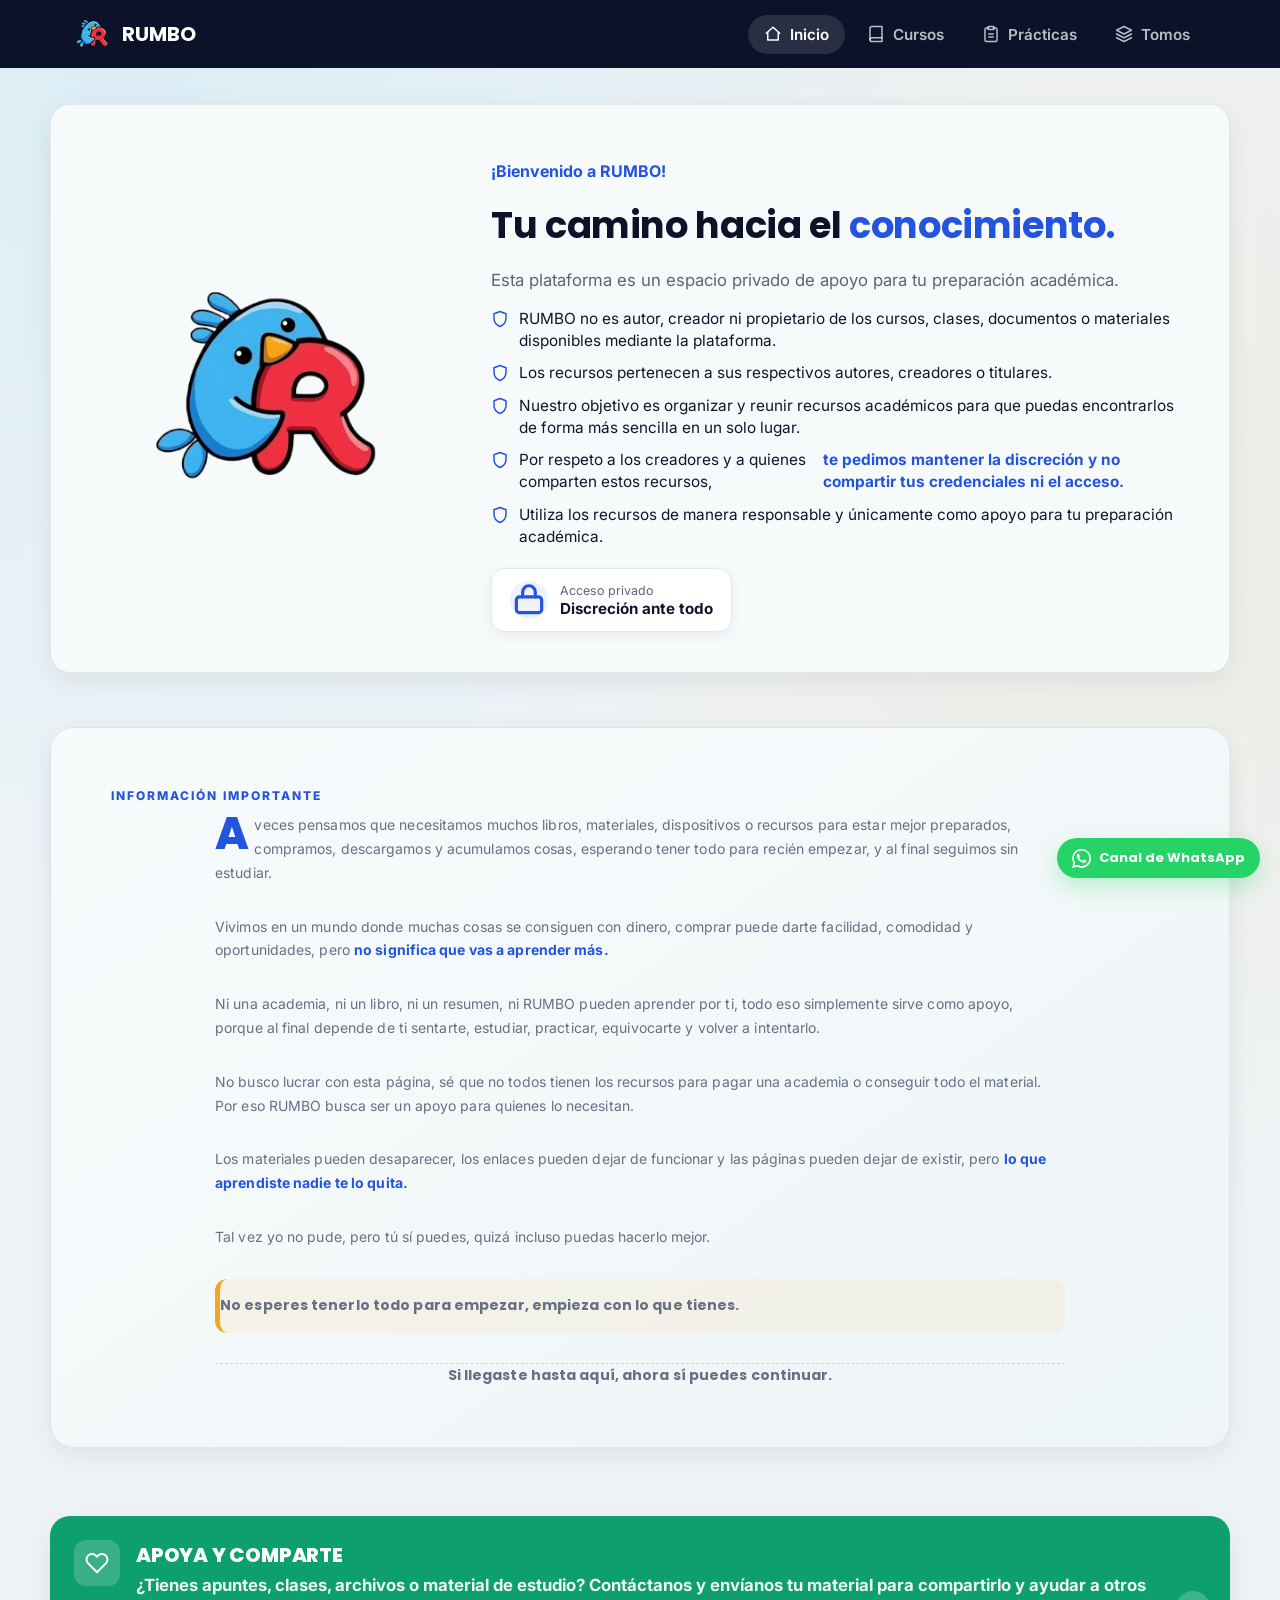
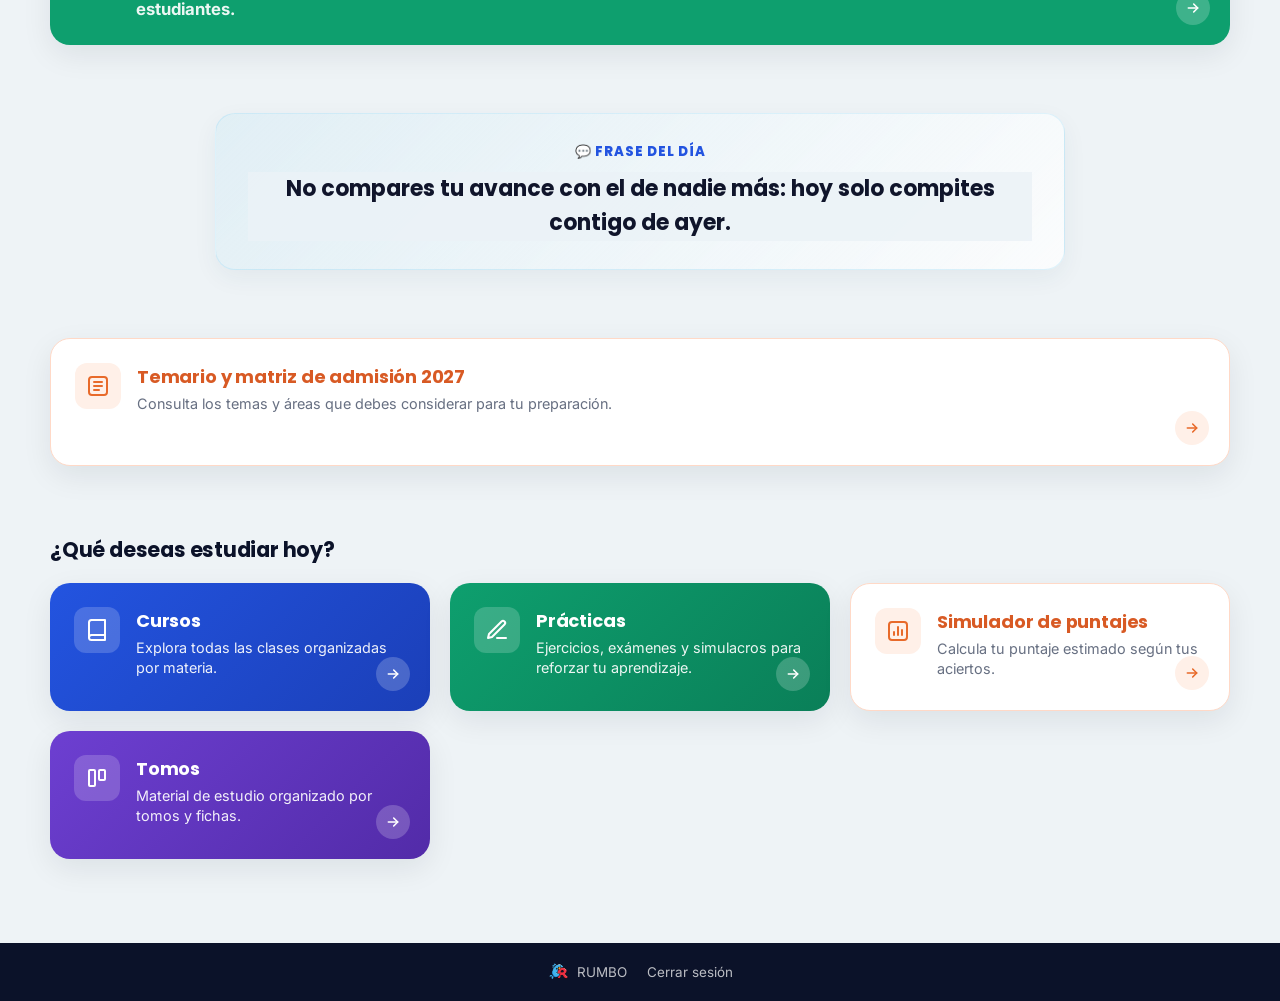
==== commit 7f88ef8d: "Actualizar index.html" ====
--- a/index.html
+++ b/index.html
@@ -961,10 +961,9 @@
     </section>
 
 
-
-    <!-- =====================================================
-         2. LEE ESTO PARA OBTENER LAS CONTRASEÑAS
-    ===================================================== -->
+<!-- =====================================================
+     2. LEE ESTO PARA OBTENER LAS CONTRASEÑAS
+===================================================== -->
 <!-- =====================================================
      2. LEELO
 ===================================================== -->
@@ -983,14 +982,14 @@
 
       <p>
         A veces pensamos que necesitamos muchos libros, materiales,
-        dispositivos o recursos para estar mejor preparados; compramos,
+        dispositivos o recursos para estar mejor preparados, compramos,
         descargamos y acumulamos cosas, esperando tener todo para recién
         empezar, y al final seguimos sin estudiar.
       </p>
 
 
       <p>
-        Vivimos en un mundo donde muchas cosas se consiguen con dinero;
+        Vivimos en un mundo donde muchas cosas se consiguen con dinero,
         comprar puede darte facilidad, comodidad y oportunidades, pero
         <strong>no significa que vas a aprender más.</strong>
       </p>
@@ -998,14 +997,14 @@
 
       <p>
         Ni una academia, ni un libro, ni un resumen, ni RUMBO pueden
-        aprender por ti; todo eso simplemente sirve como apoyo, porque
+        aprender por ti, todo eso simplemente sirve como apoyo, porque
         al final depende de ti sentarte, estudiar, practicar,
         equivocarte y volver a intentarlo.
       </p>
 
 
       <p>
-        No busco lucrar con esta página; sé que no todos tienen los
+        No busco lucrar con esta página, sé que no todos tienen los
         recursos para pagar una academia o conseguir todo el material.
         Por eso RUMBO busca ser un apoyo para quienes lo necesitan.
       </p>
@@ -1013,19 +1012,19 @@
 
       <p>
         Los materiales pueden desaparecer, los enlaces pueden dejar de
-        funcionar y las páginas pueden dejar de existir; pero
+        funcionar y las páginas pueden dejar de existir, pero
         <strong>lo que aprendiste nadie te lo quita.</strong>
       </p>
 
 
       <p>
-        Tal vez yo no pude, pero tú sí puedes; quizá incluso puedas
+        Tal vez yo no pude, pero tú sí puedes, quizá incluso puedas
         hacerlo mejor.
       </p>
 
 
       <p class="rumbo-message-final">
-        No esperes tenerlo todo para empezar; empieza con lo que tienes.
+        No esperes tenerlo todo para empezar, empieza con lo que tienes.
       </p>
 
 
@@ -1034,8 +1033,7 @@
       </p>
 
     </div>
-
-
+    
     <!-- =====================================================
          ACCESOS / CONTRASEÑAS DESACTIVADOS TEMPORALMENTE
          
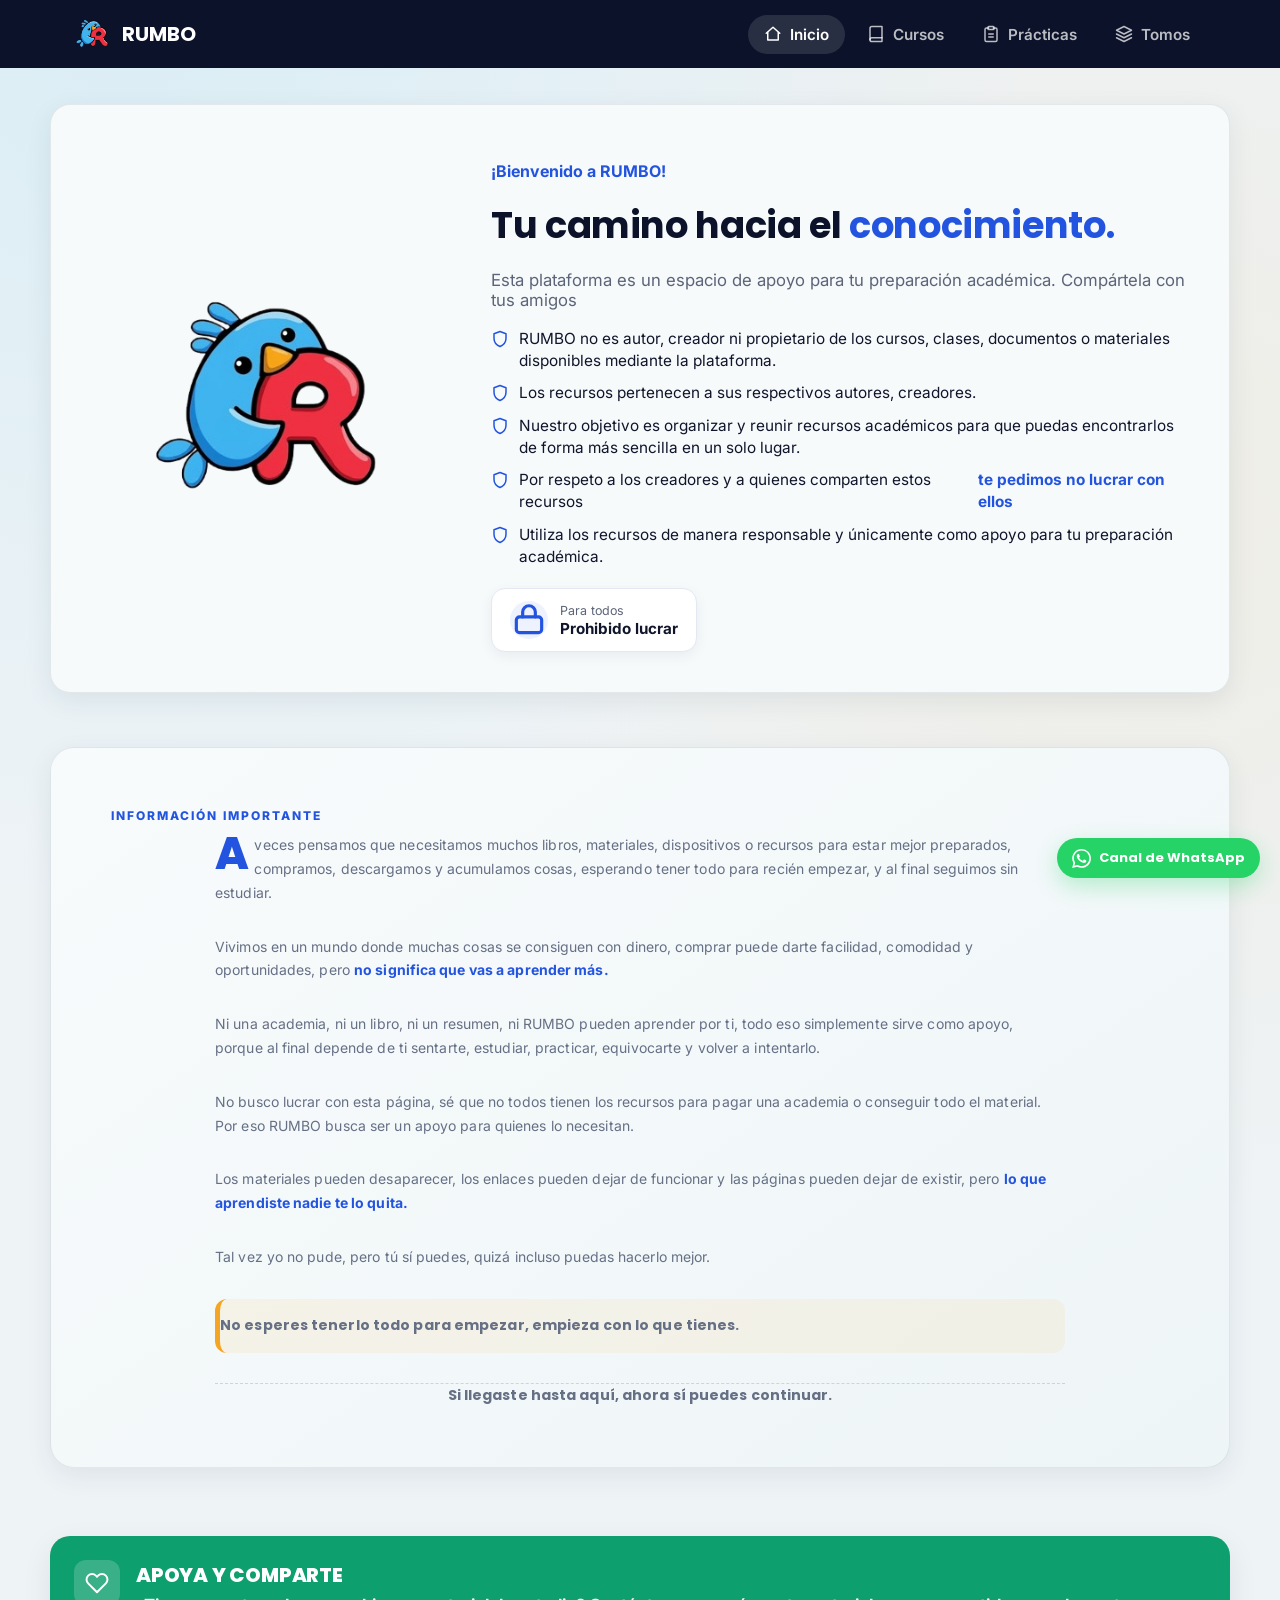
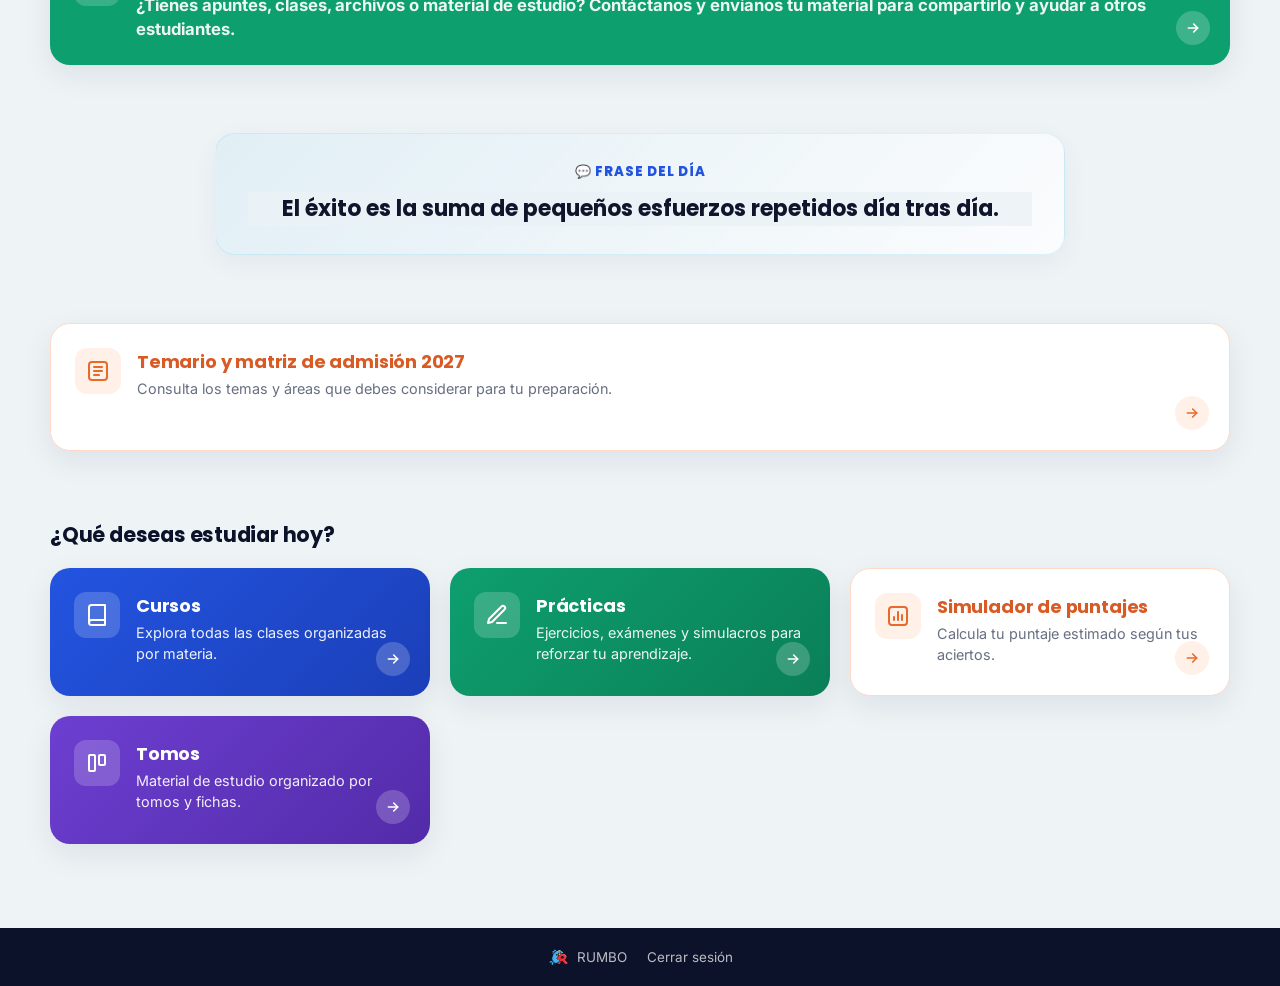
==== commit 477b26df: "Actualizar index.html" ====
--- a/index.html
+++ b/index.html
@@ -777,7 +777,7 @@
           </h1>
 
           <p class="lead">
-            Esta plataforma es un espacio privado de apoyo para tu preparación académica.
+            Esta plataforma es un espacio de apoyo para tu preparación académica. Compártela con tus amigos
           </p>
 
 
@@ -827,7 +827,7 @@
               </svg>
 
               Los recursos pertenecen a sus respectivos autores,
-              creadores o titulares.
+              creadores.
 
             </li>
 
@@ -874,11 +874,10 @@
 
               </svg>
 
-              Por respeto a los creadores y a quienes comparten estos recursos,
+              Por respeto a los creadores y a quienes comparten estos recursos
 
               <strong>
-                te pedimos mantener la discreción y no compartir tus credenciales
-                ni el acceso.
+                te pedimos no lucrar con ellos 
               </strong>
 
             </li>
@@ -943,11 +942,11 @@
             <span class="txt">
 
               <small>
-                Acceso privado
+                Para todos
               </small>
 
               <strong>
-                Discreción ante todo
+                Prohibido lucrar
               </strong>
 
             </span>
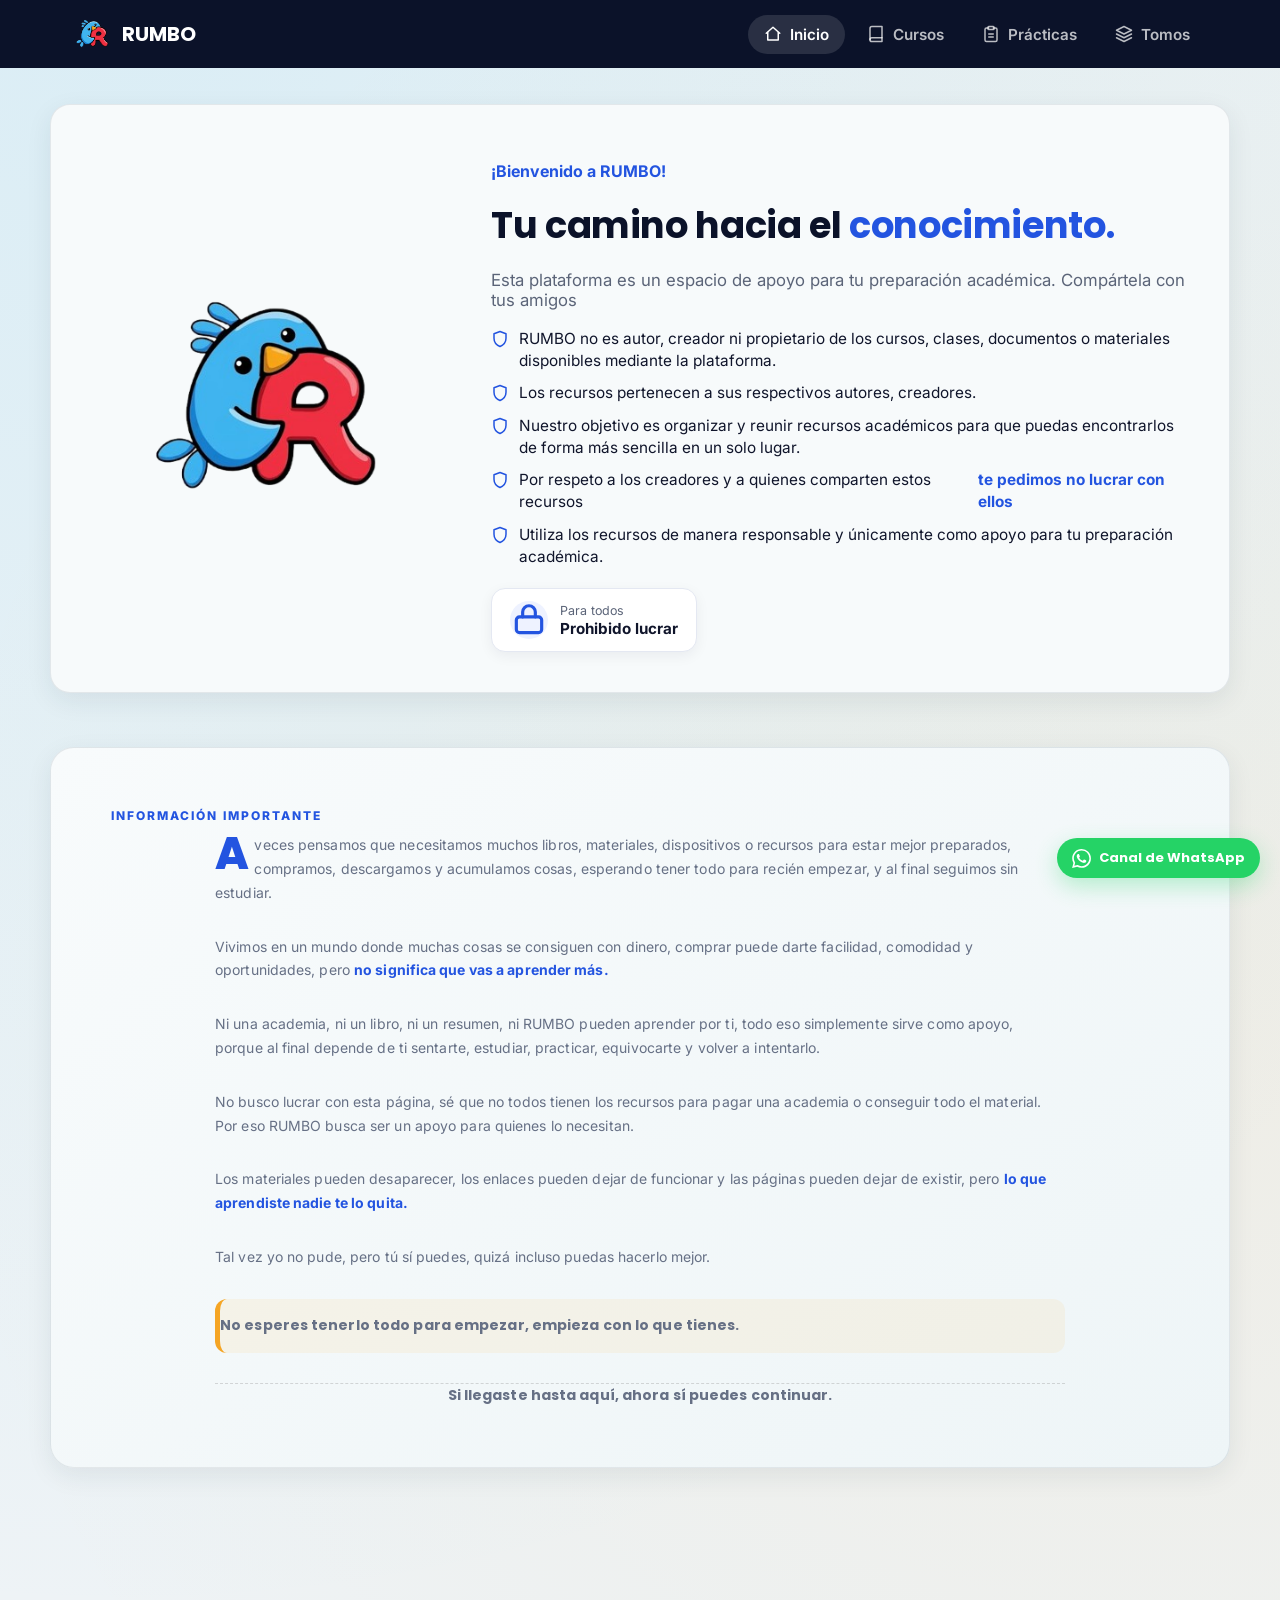
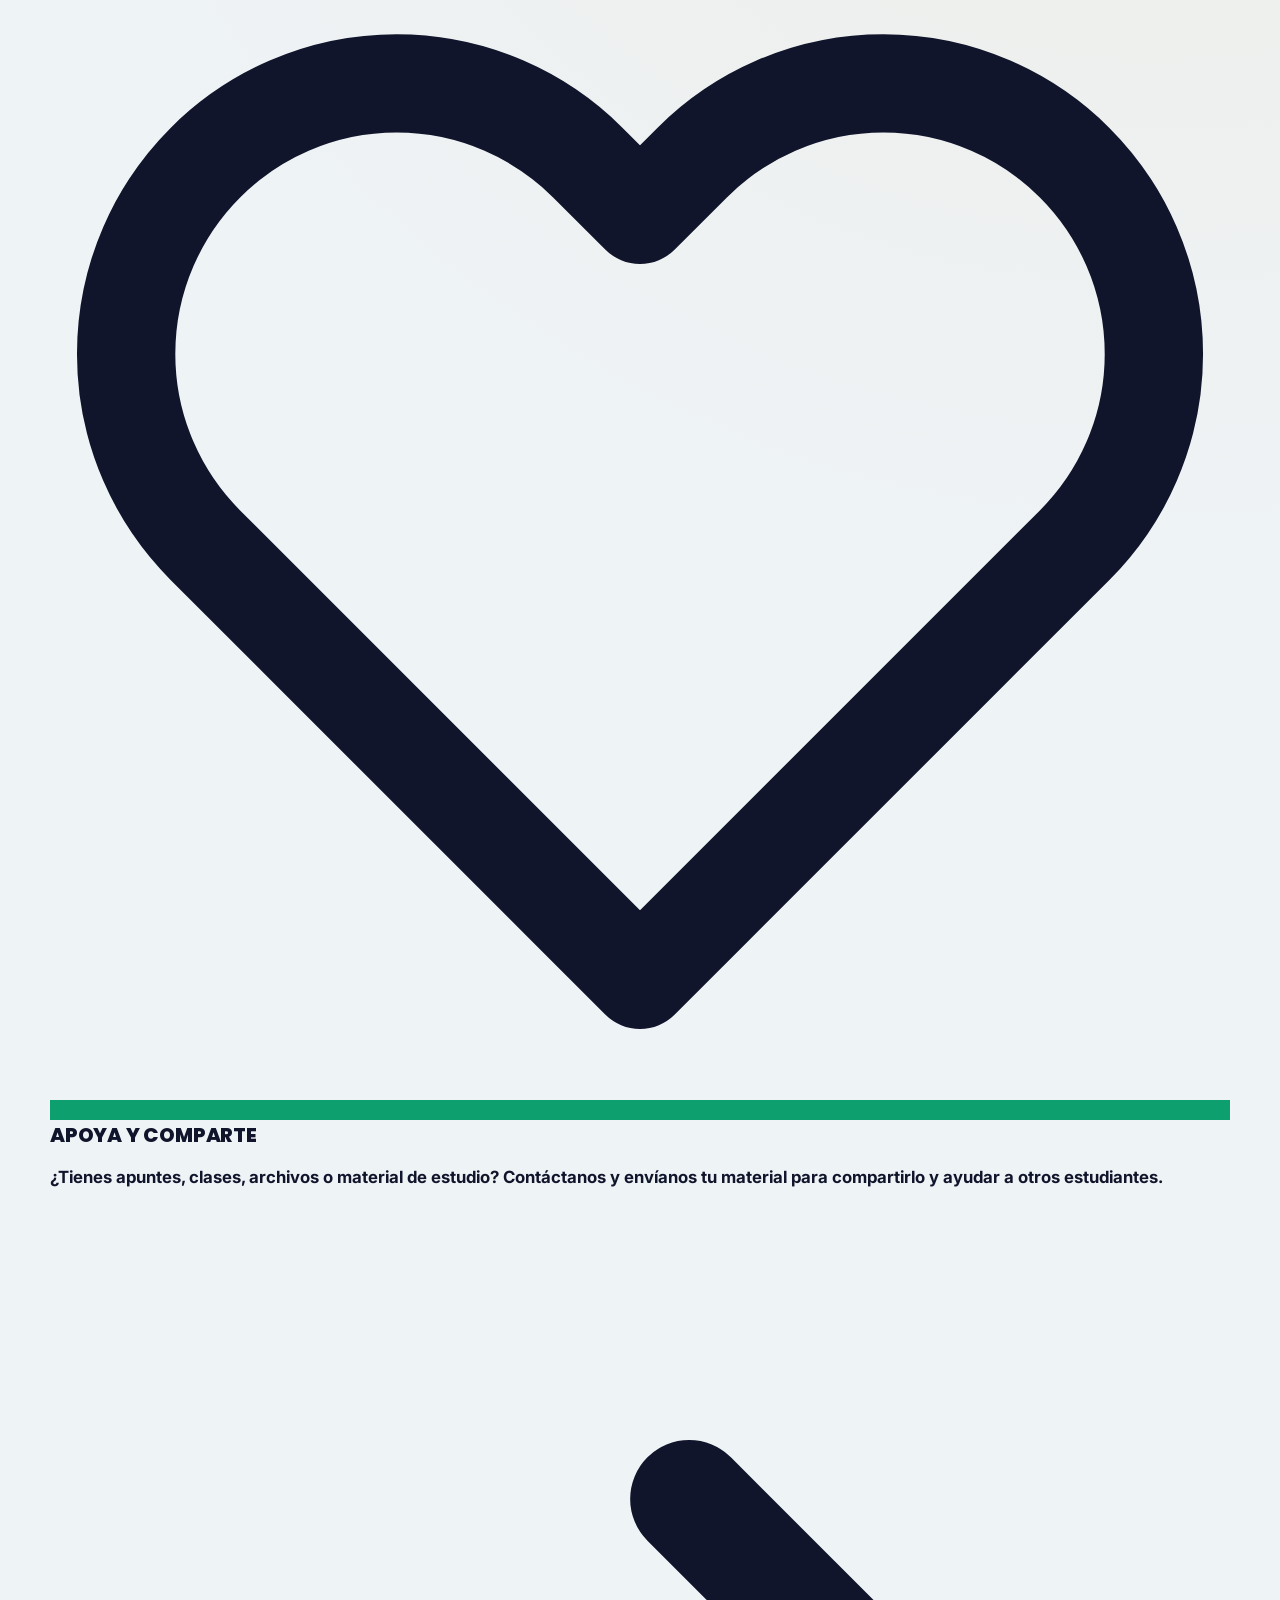
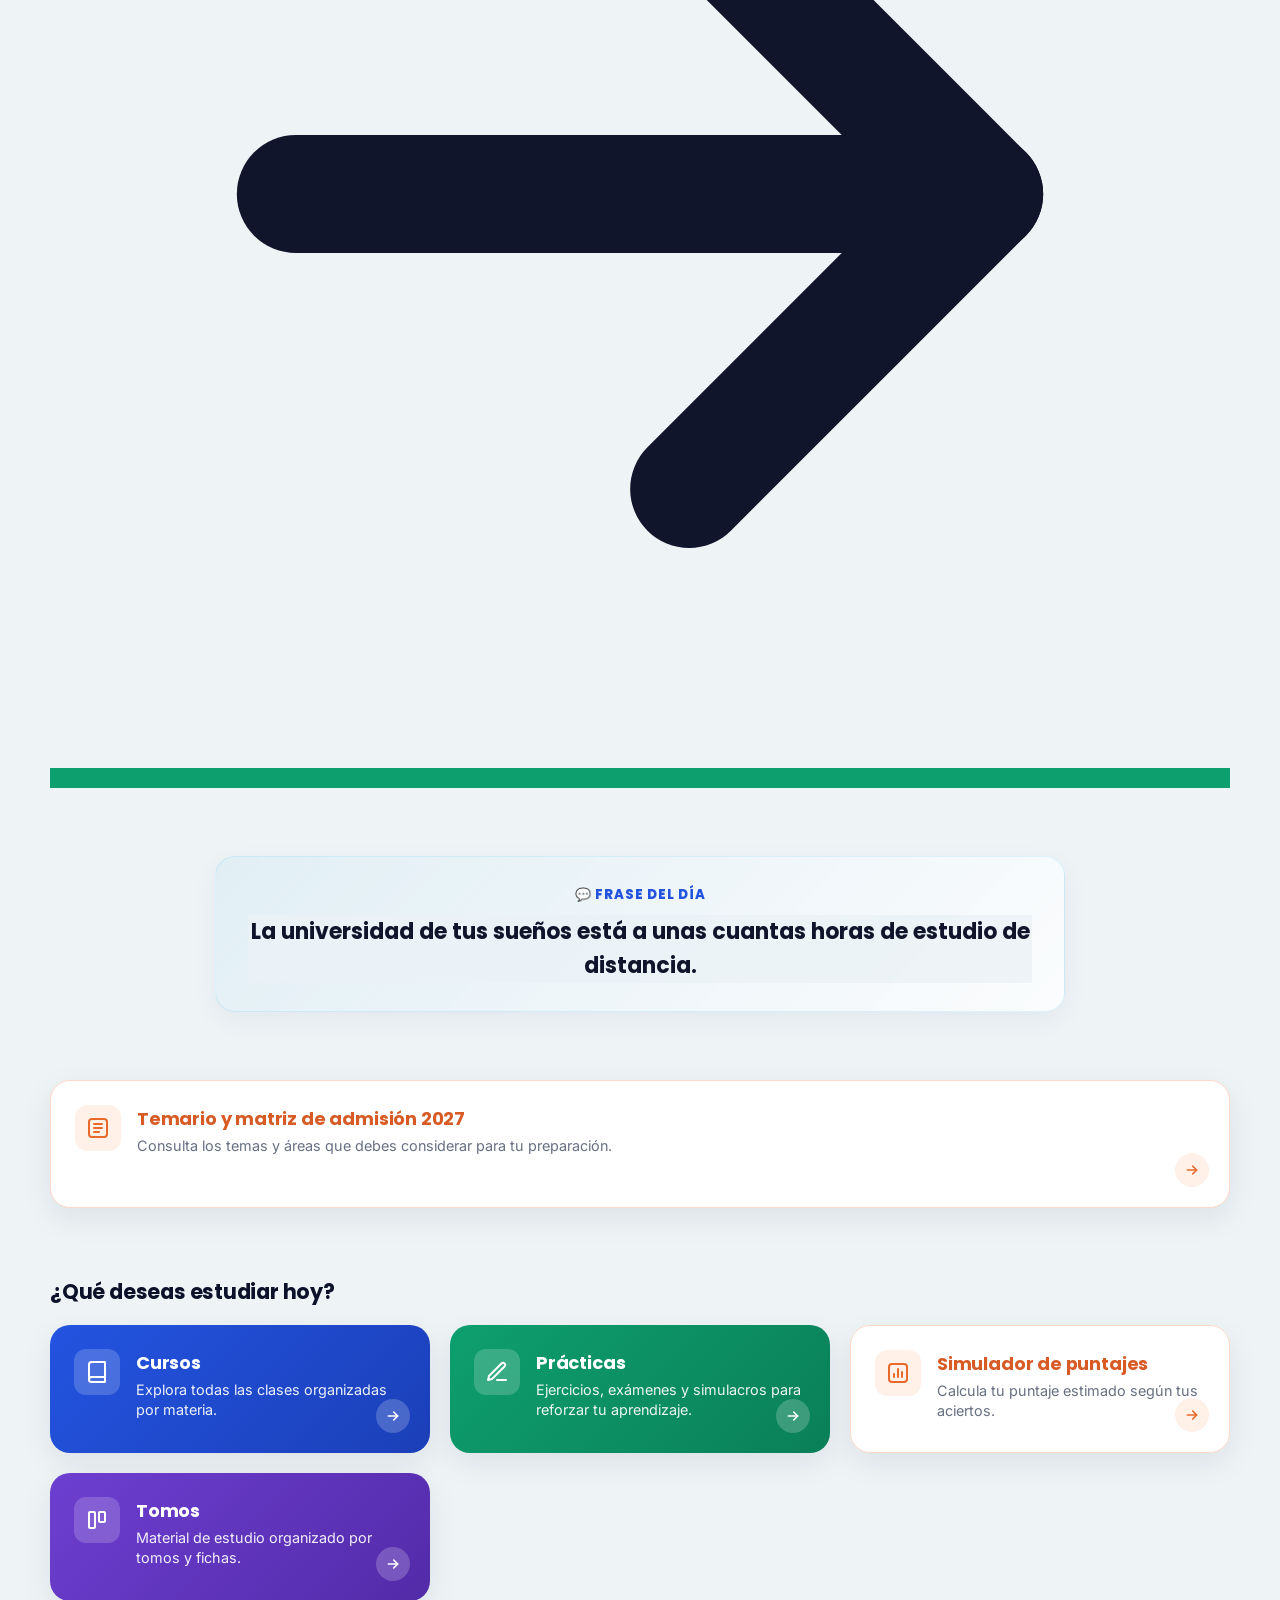
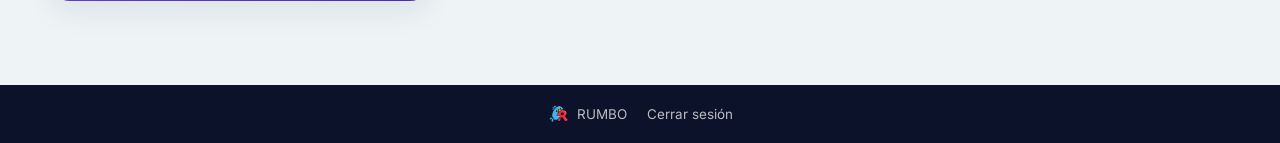
==== commit 98ad68a2: "Actualizar index.html" ====
--- a/index.html
+++ b/index.html
@@ -1132,12 +1132,11 @@
 <section class="section container">
 
   <a
-    class="action-card"
-    href="https://wa.me/ronaldo1548"
-    target="_blank"
-    rel="noopener noreferrer"
-    style="background:#0E9F6E;"
-  >
+  href="https://whatsapp.com/channel/0029VbDFAEu7YScyVZBNul0X"
+  target="_blank"
+  rel="noopener noreferrer"
+  style="background:#0E9F6E;"
+>
 
     <span class="ic">
 
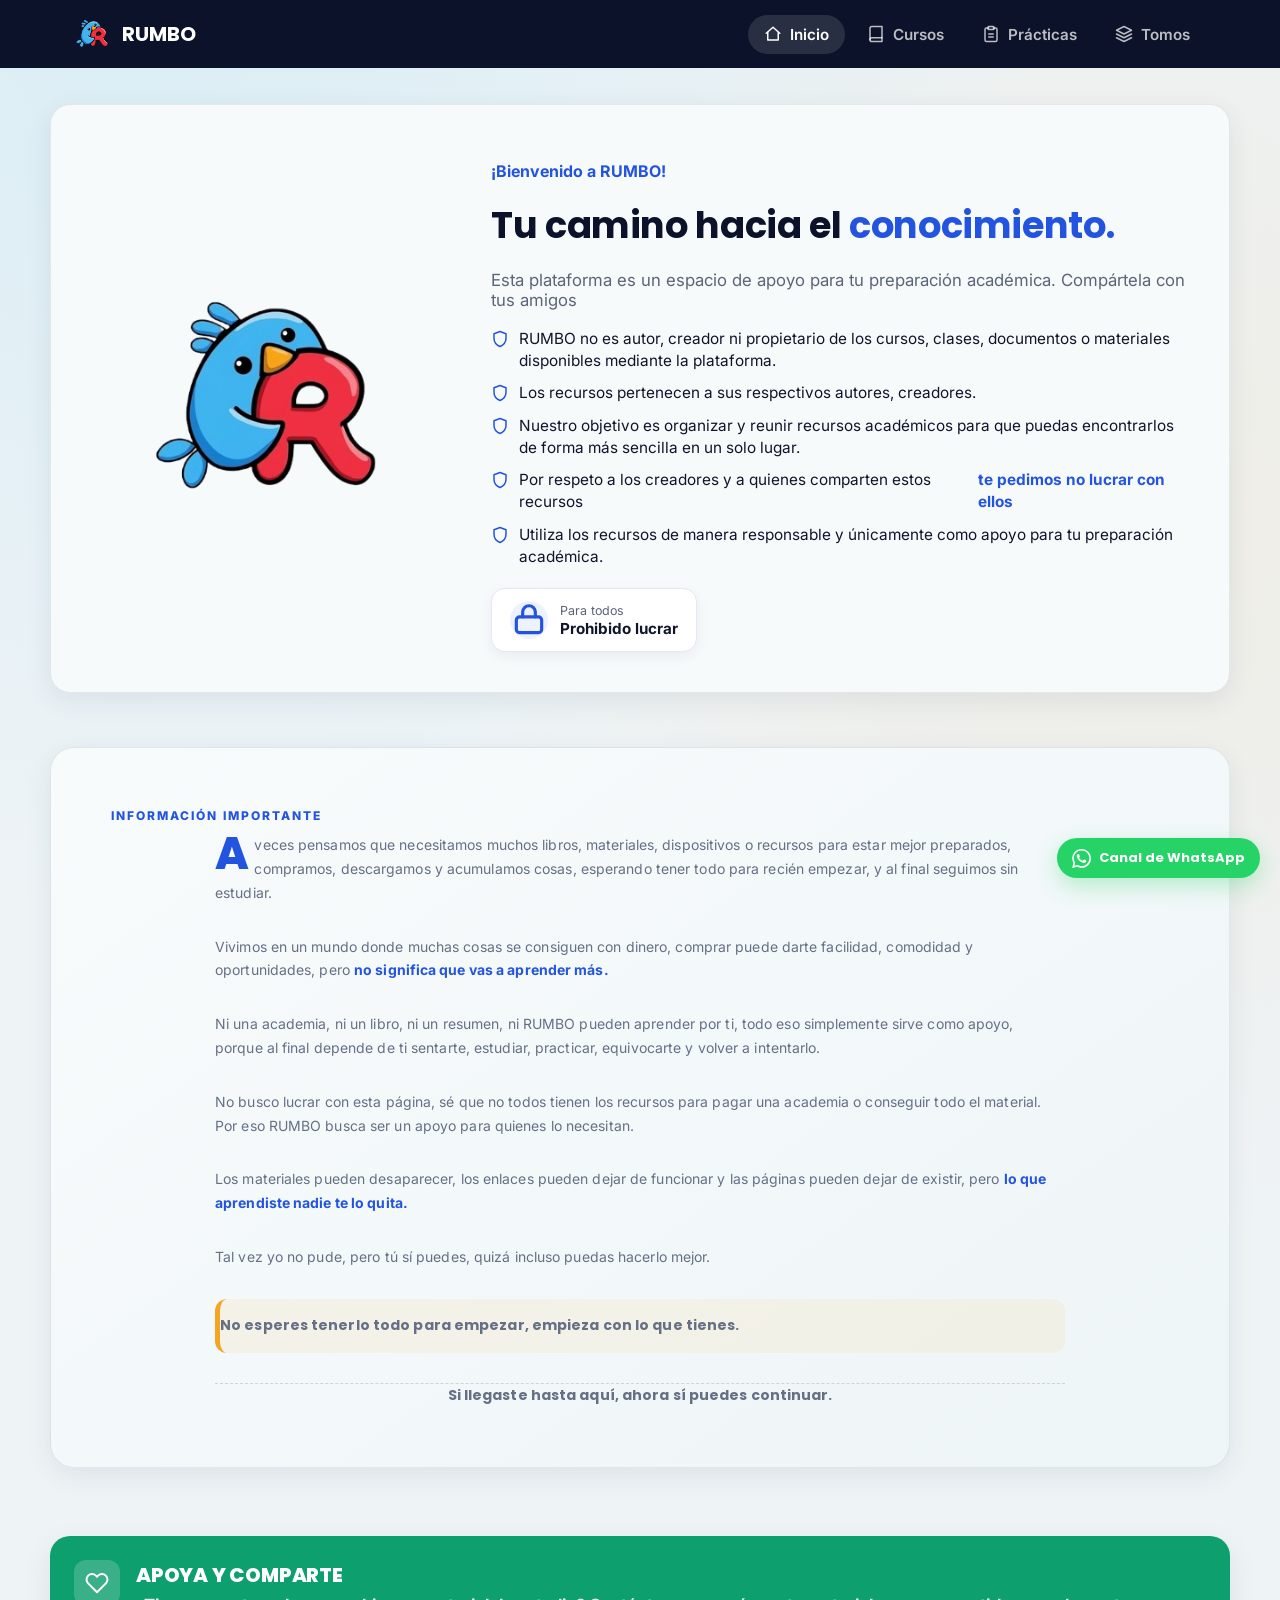
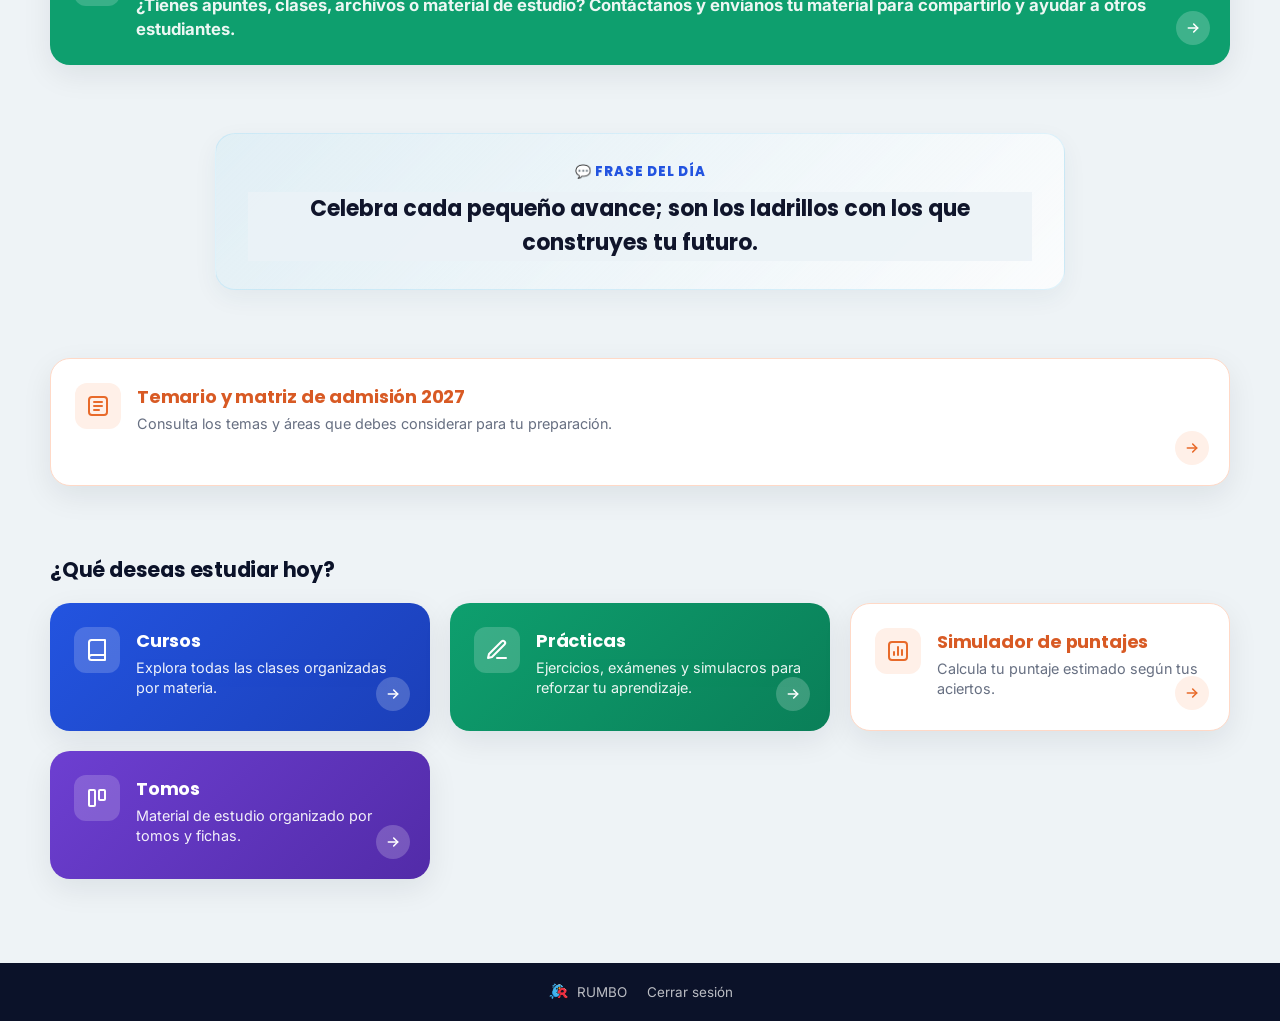
==== commit 5ff045b4: "Actualizar index.html" ====
--- a/index.html
+++ b/index.html
@@ -1132,7 +1132,7 @@
 <section class="section container">
 
   <a
-  href="https://whatsapp.com/channel/0029VbDFAEu7YScyVZBNul0X"
+ class="action-card" href="https://whatsapp.com/channel/0029VbDFAEu7YScyVZBNul0X"
   target="_blank"
   rel="noopener noreferrer"
   style="background:#0E9F6E;"
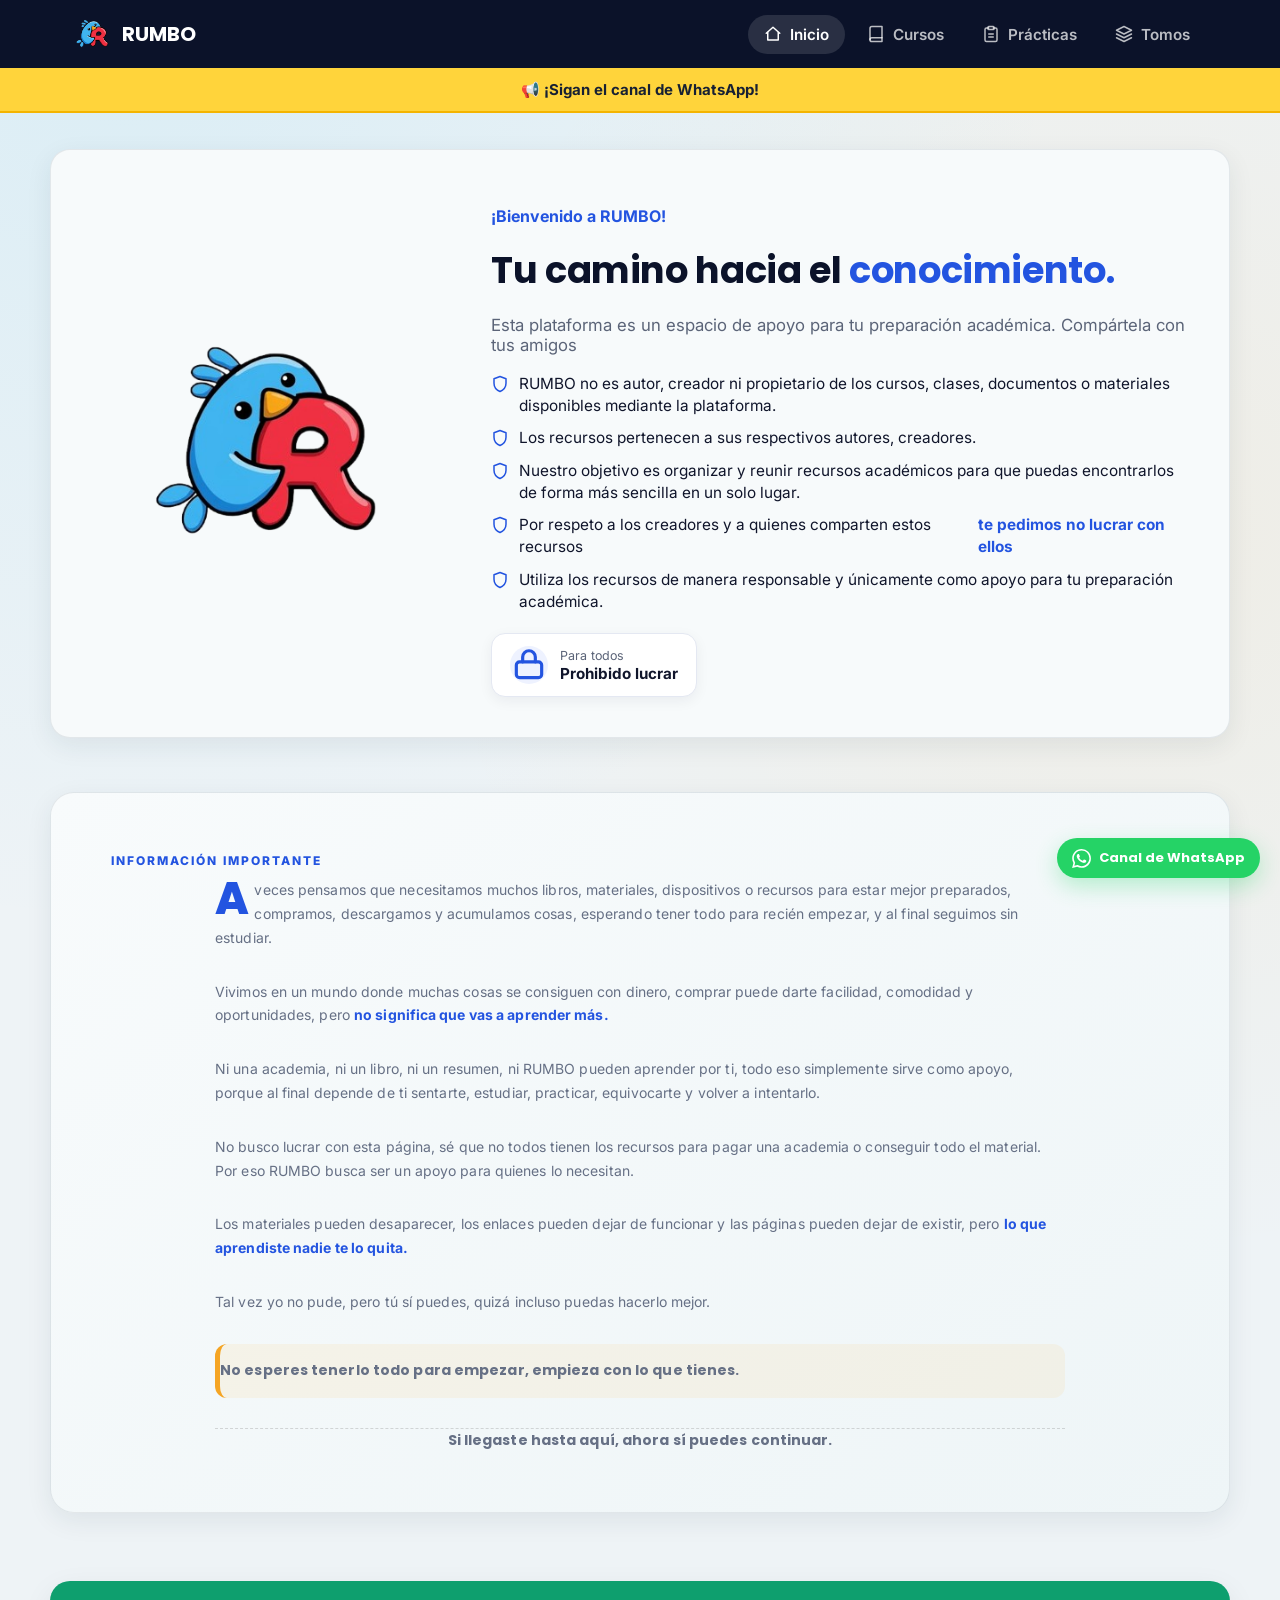
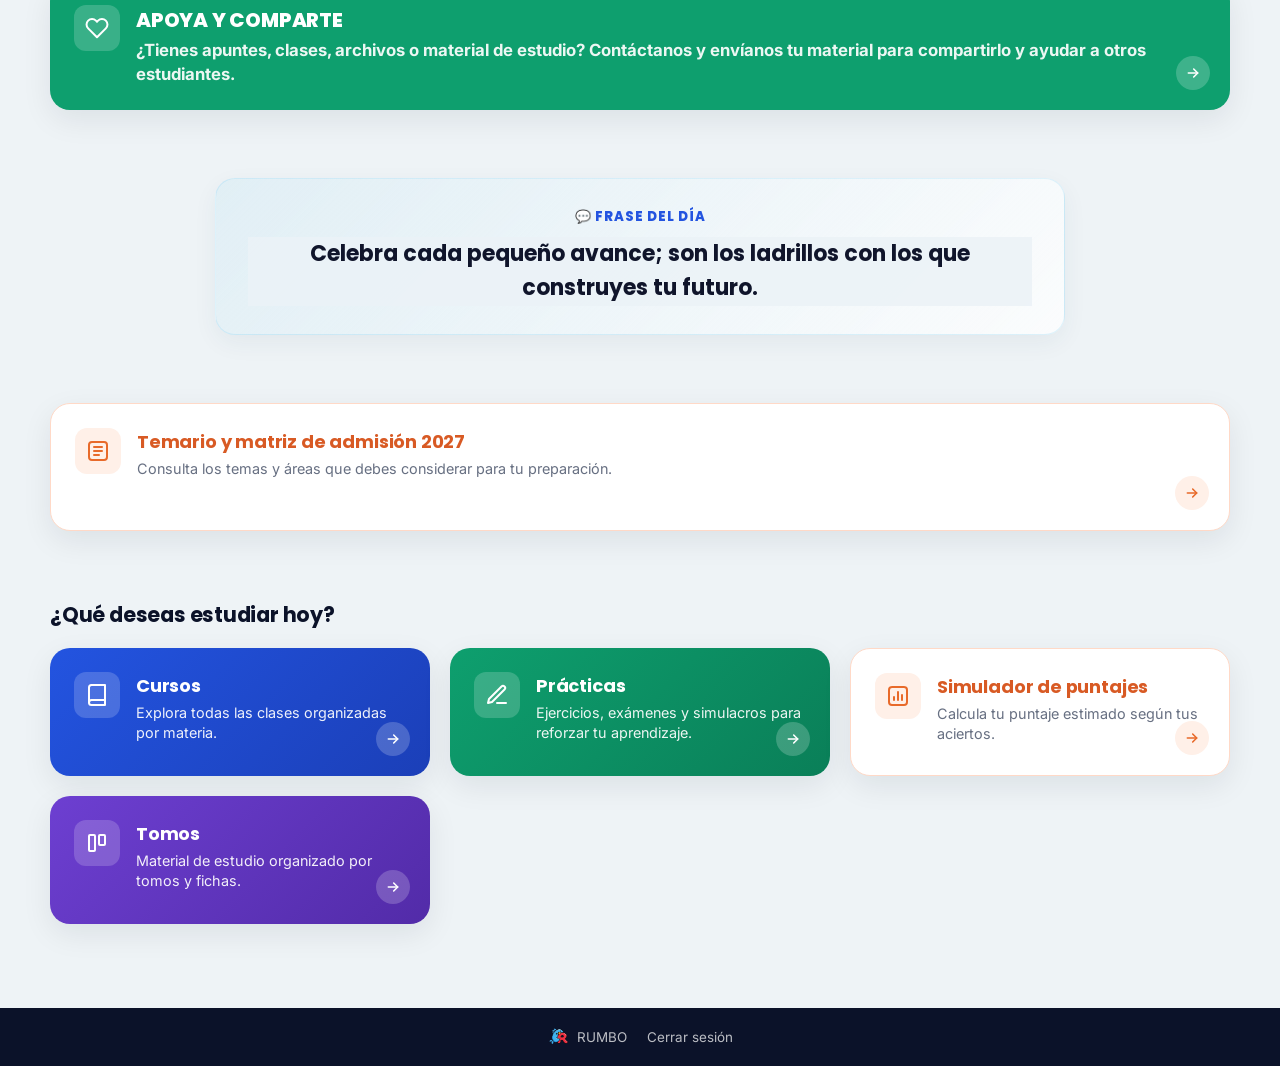
==== commit 0059b21a: "Actualizar index.html" ====
--- a/index.html
+++ b/index.html
@@ -691,7 +691,25 @@
     <!-- =====================================================
          1. BIENVENIDA
     ===================================================== -->
-
+<a
+  href="https://whatsapp.com/channel/0029VbDFAEu7YScyVZBNul0X"
+  target="_blank"
+  rel="noopener noreferrer"
+  style="
+    display: block;
+    margin: 0;
+    padding: 12px 16px;
+    background: #FFD43B;
+    color: #172033;
+    text-align: center;
+    font-size: 15px;
+    font-weight: 700;
+    text-decoration: none;
+    border-bottom: 2px solid #F4B400;
+  "
+>
+  📢 <strong>¡Sigan el canal de WhatsApp!</strong>
+</a>
     <section class="hero container">
 
       <div class="hero-card">
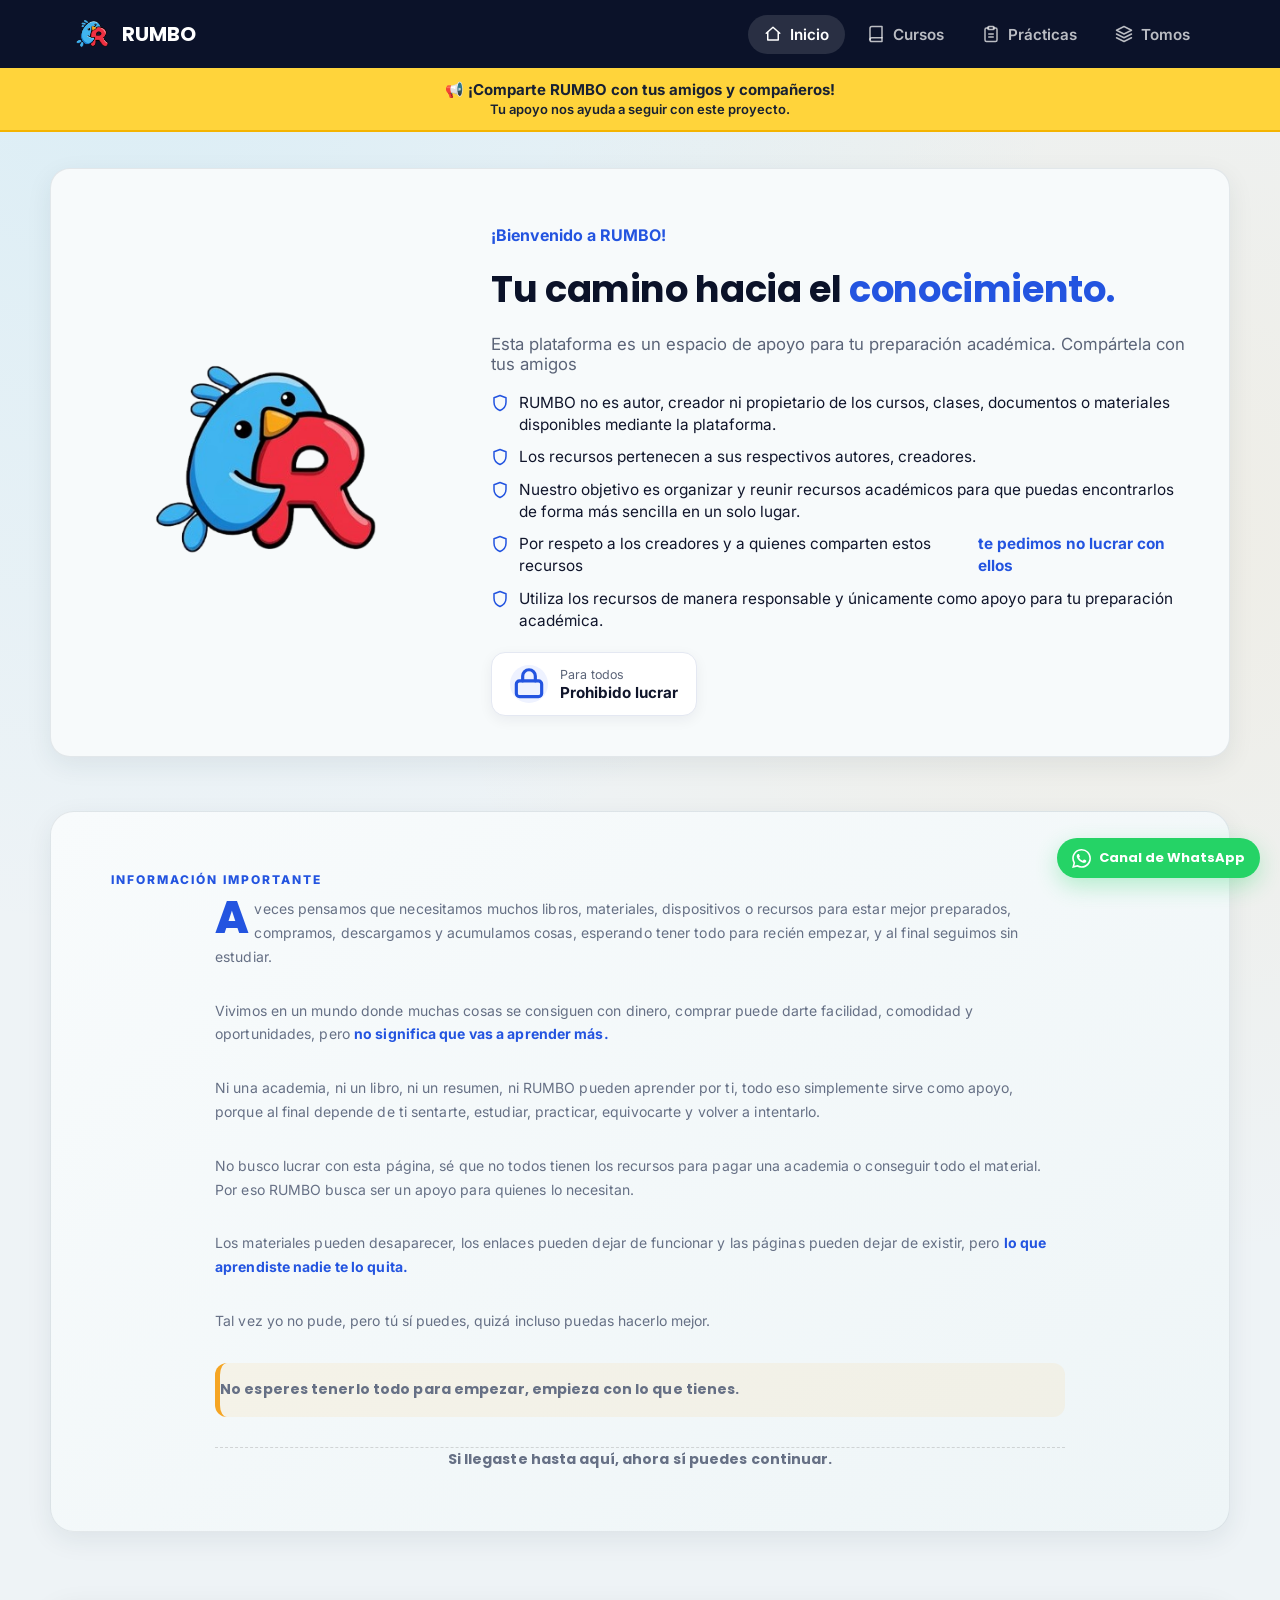
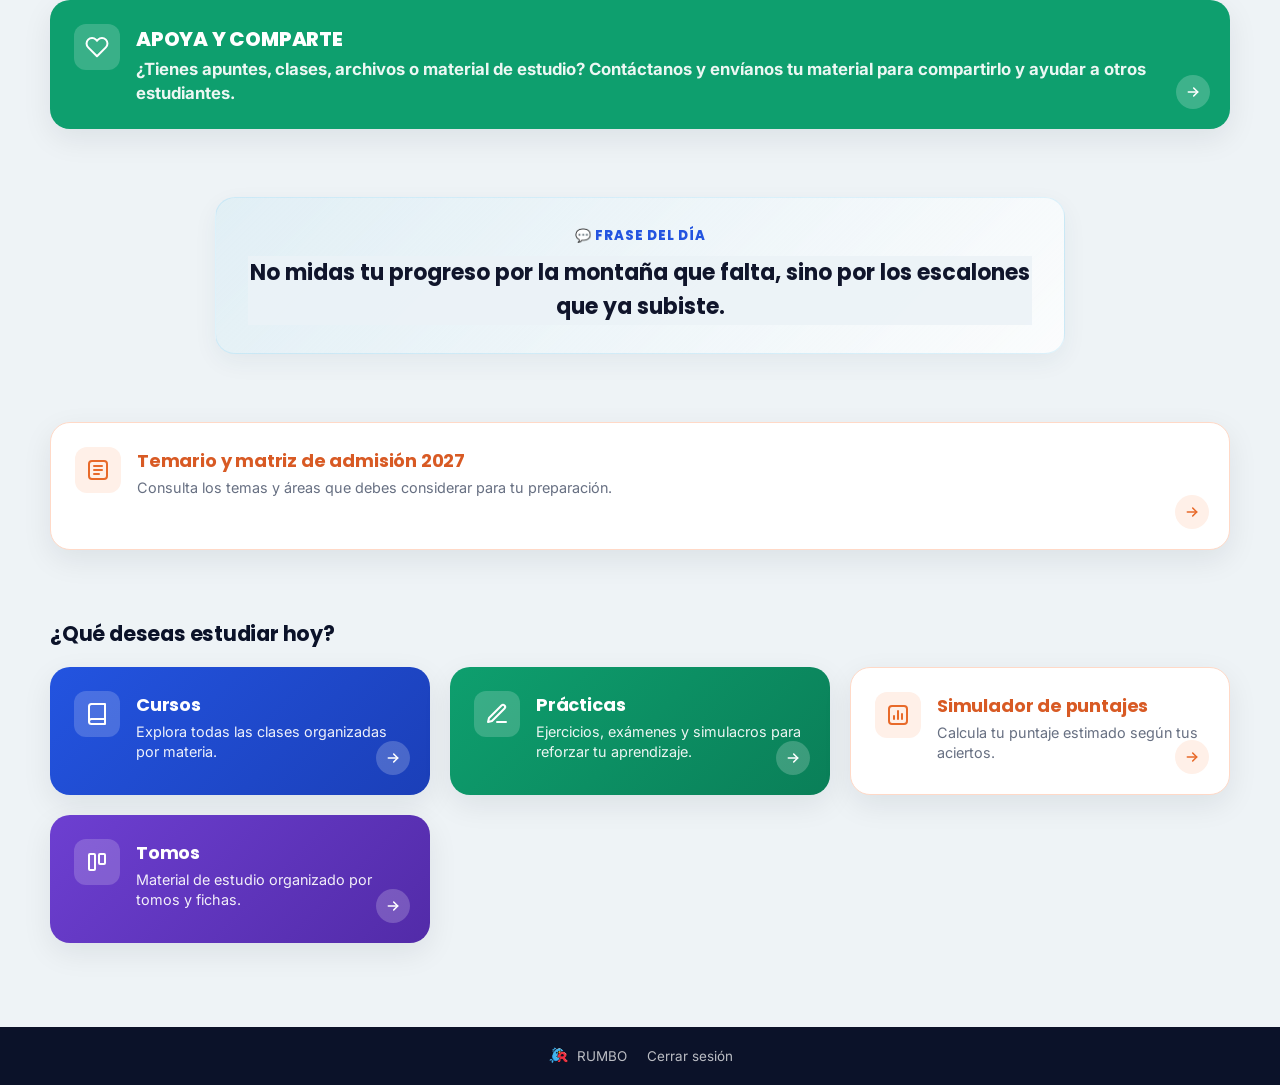
==== commit e2207fe1: "Actualizar index.html" ====
--- a/index.html
+++ b/index.html
@@ -708,9 +708,14 @@
     border-bottom: 2px solid #F4B400;
   "
 >
-  📢 <strong>¡Sigan el canal de WhatsApp!</strong>
+  📢 <strong>¡Comparte RUMBO con tus amigos y compañeros!</strong><br>
+  <span style="font-size: 13px; font-weight: 600;">
+    Tu apoyo nos ayuda a seguir con este proyecto.
+  </span>
 </a>
-    <section class="hero container">
+
+
+<section class="hero container">
 
       <div class="hero-card">
 
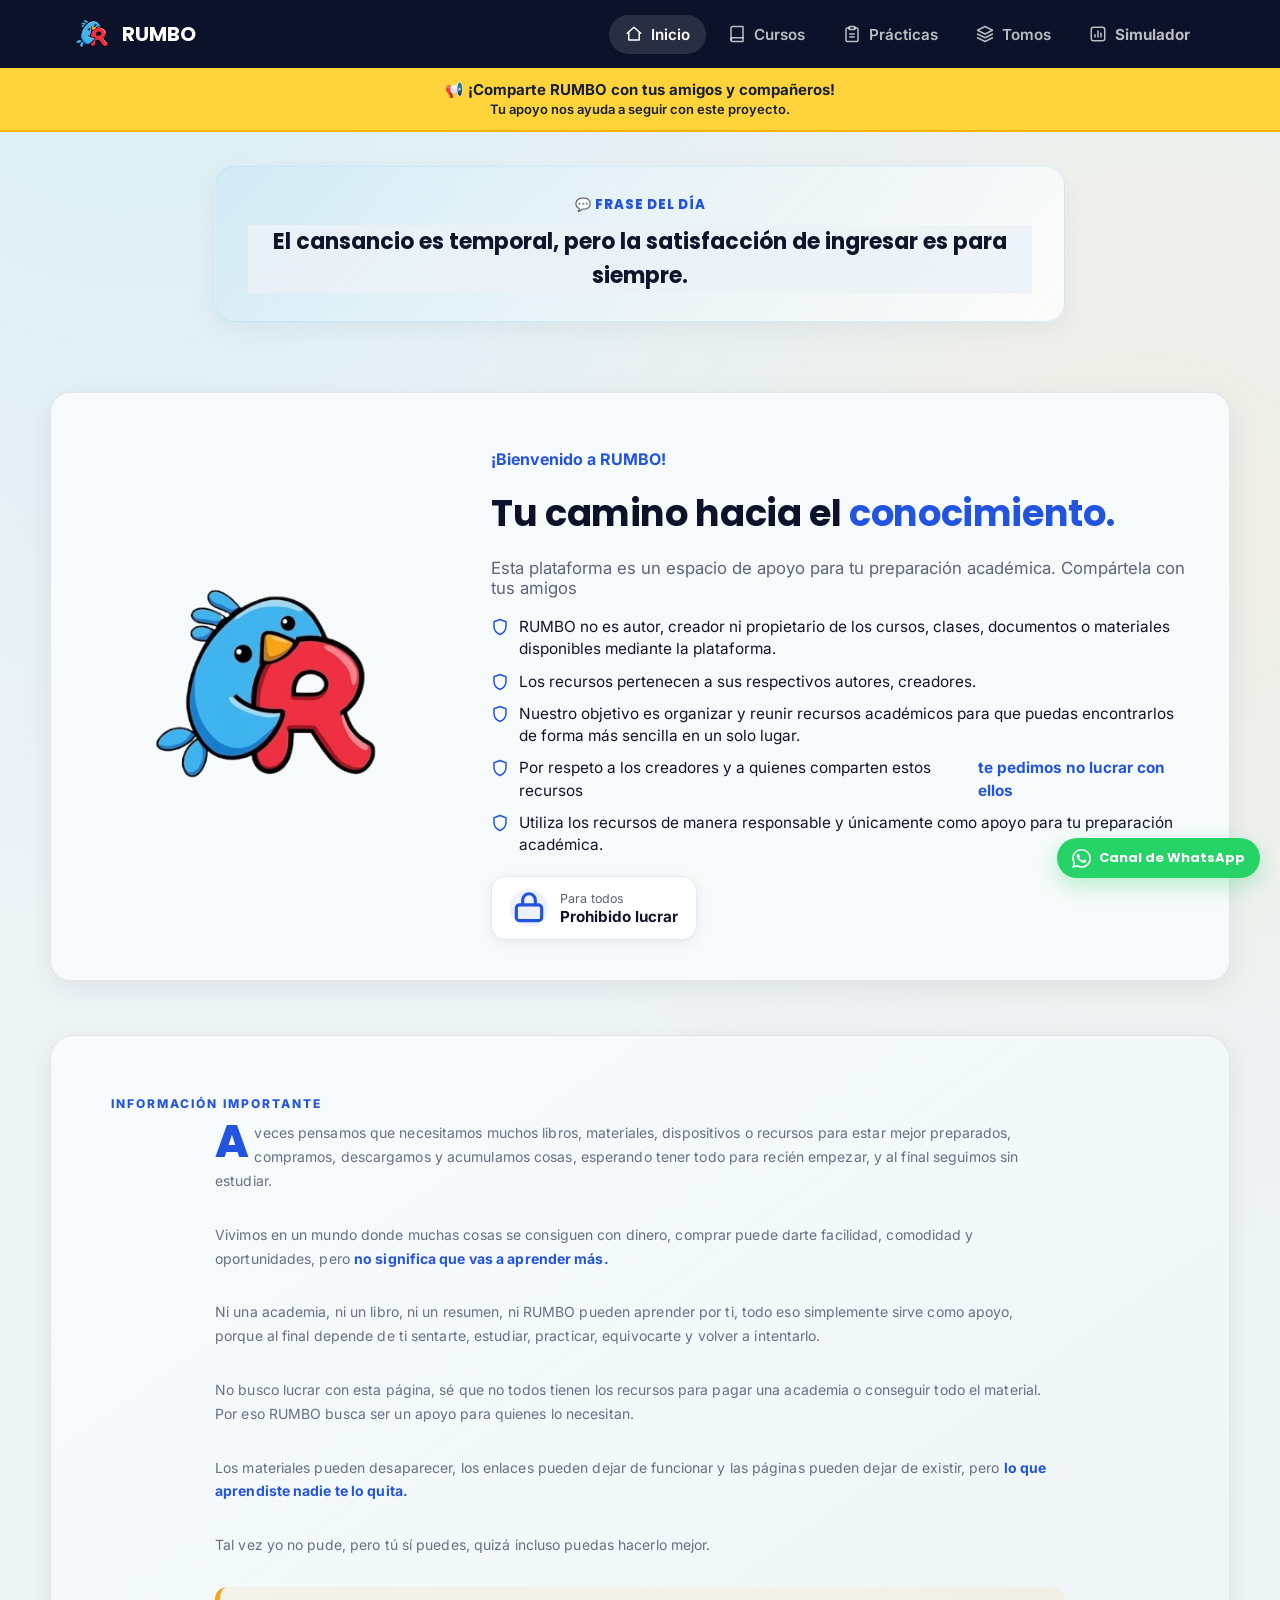
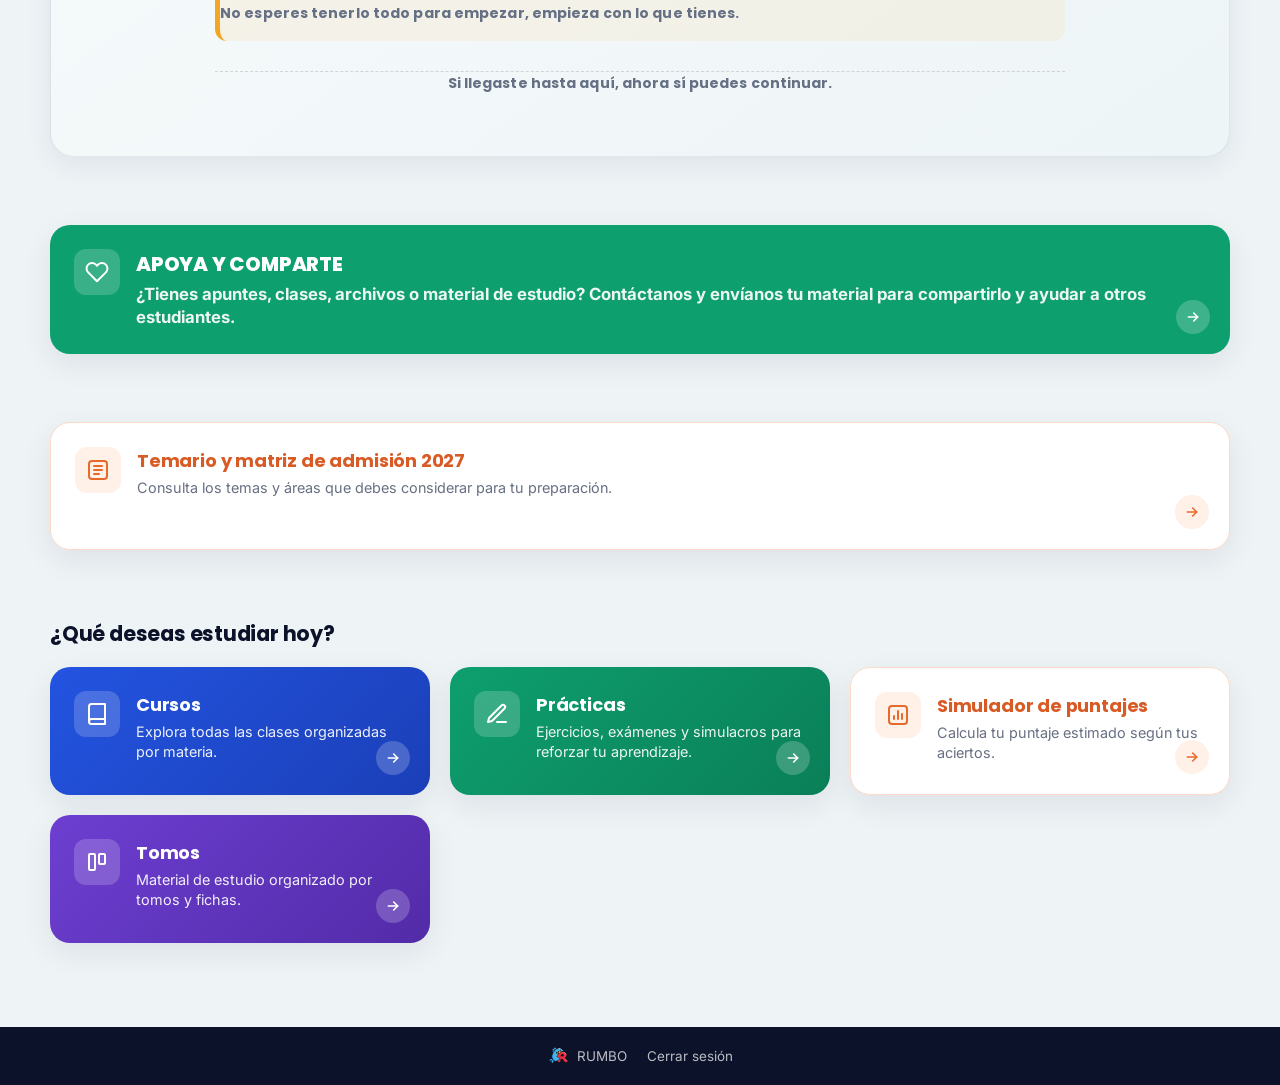
==== commit 22278e66: "Add files via upload" ====
--- a/index.html
+++ b/index.html
@@ -2,7 +2,6 @@
 <html lang="es">
 
 <head>
-
   <meta charset="UTF-8">
 
   <meta
@@ -23,7 +22,6 @@
   >
 
   <title>Inicio · RUMBO</title>
-
 
   <style>
 
@@ -47,13 +45,9 @@
     .rumbo-message {
       max-width: 850px;
       margin: 0 auto;
-
       font-family: 'Inter', sans-serif;
-
       font-size: clamp(19px, 2.1vw, 23px);
-
       line-height: 1.9;
-
       letter-spacing: .1px;
     }
 
@@ -63,20 +57,13 @@
 
     .rumbo-message p:first-of-type::first-letter {
       font-family: 'Poppins', sans-serif;
-
       font-weight: 800;
-
       font-size: 3.2em;
-
       line-height: .8;
-
       float: left;
-
       margin: .06em .12em 0 0;
-
       color: var(--blue, #4CC3F0);
     }
-
 
     /* =====================================================
        FRASE FINAL
@@ -84,45 +71,27 @@
 
     .rumbo-message-final {
       font-family: 'Poppins', sans-serif;
-
       font-weight: 800;
-
       font-size: clamp(21px, 2.4vw, 27px);
-
       line-height: 1.55;
-
       border-left: 5px solid var(--orange, #F5A524);
-
       padding: 15px 20px;
-
       margin: 42px 0;
-
       border-radius: 12px;
-
       background: rgba(245,165,36,.08);
     }
-
 
     .rumbo-message-continue {
       font-family: 'Poppins', sans-serif;
-
       font-weight: 700;
-
       font-size: clamp(19px, 2.2vw, 24px);
-
       line-height: 1.6;
-
       text-align: center;
-
       color: var(--blue, #4CC3F0);
-
       margin-top: 45px;
-
       padding-top: 30px;
-
       border-top: 1px dashed rgba(128,128,128,.3);
     }
-
 
     /* =====================================================
        ACCESOS
@@ -130,274 +99,172 @@
 
     .rumbo-access {
       max-width: 600px;
-
       margin: 38px auto 0;
-
       text-align: center;
     }
 
-
     .rumbo-access-toggle {
-
       display: inline-flex;
-
       align-items: center;
-
       justify-content: center;
-
       gap: 8px;
-
       padding: 15px 28px;
-
       border: none;
-
       border-radius: 999px;
-
       background: var(--blue, #4CC3F0);
-
       color: #fff;
-
       font-family: 'Poppins', sans-serif;
-
       font-size: 16px;
-
       font-weight: 700;
-
       cursor: pointer;
-
       transition:
         transform .2s ease,
         background .2s ease,
         box-shadow .2s ease;
     }
 
-
     .rumbo-access-toggle:hover {
-
       transform: translateY(-2px);
-
       background: #36addb;
-
-      box-shadow:
-        0 8px 22px rgba(76,195,240,.25);
-    }
-
+      box-shadow: 0 8px 22px rgba(76,195,240,.25);
+    }
 
     .rumbo-access-toggle:active {
-
       transform: scale(.97);
-
-    }
-
+    }
 
     .rumbo-access-list {
-
       display: grid;
-
       gap: 14px;
-
       margin: 22px auto 0;
-
       text-align: left;
-
       animation: rumboAccessOpen .25s ease;
     }
 
-
     .rumbo-access-list[hidden] {
-
       display: none;
-
-    }
-
+    }
 
     .rumbo-access-item {
-
       display: flex;
-
       flex-direction: column;
-
       gap: 4px;
-
       padding: 18px 20px;
-
       border-radius: 15px;
-
       background: rgba(76,195,240,.07);
-
       border: 1px solid rgba(76,195,240,.22);
-
       font-family: 'Inter', sans-serif;
-
       font-size: 16px;
-
       line-height: 1.65;
     }
 
-
     .rumbo-access-item strong {
-
       margin-bottom: 5px;
-
       color: var(--orange, #F5A524);
-
       font-family: 'Poppins', sans-serif;
-
       font-size: 15px;
-
       font-weight: 800;
-
       letter-spacing: .5px;
     }
 
-
     @keyframes rumboAccessOpen {
-
       from {
-
         opacity: 0;
-
         transform: translateY(-8px);
-
       }
 
       to {
-
         opacity: 1;
-
         transform: translateY(0);
-
       }
-
-    }
-
+    }
 
     /* =====================================================
        FRASE DEL DÍA
     ===================================================== */
 
     .rumbo-daily-card {
-
       max-width: 850px;
-
       margin: 0 auto;
-
       padding: 28px 32px;
-
       border-radius: 20px;
-
       background:
         linear-gradient(
           135deg,
           rgba(76,195,240,.08),
           rgba(255,255,255,.75)
         );
-
       border: 1px solid rgba(76,195,240,.16);
-
       box-shadow:
         0 8px 25px rgba(30,70,90,.06);
-
       text-align: center;
     }
 
-
     .rumbo-daily-label {
-
       display: block;
-
       margin-bottom: 10px;
-
       font-family: 'Poppins', sans-serif;
-
       font-size: 13px;
-
       font-weight: 800;
-
       letter-spacing: 1px;
-
       color: var(--blue, #4CC3F0);
     }
 
-
     .rumbo-daily-card #footer-quote {
-
       display: block;
-
       font-family: 'Poppins', sans-serif;
-
       font-size: clamp(18px, 2vw, 22px);
-
       font-weight: 700;
-
       line-height: 1.55;
-
-    }
-
+    }
 
     /* =====================================================
        WHATSAPP FLOTANTE
     ===================================================== */
 
     .rumbo-whatsapp-float {
-
       position: fixed;
-
       right: 20px;
-
       bottom: 22px;
-
       z-index: 9999;
-
       display: inline-flex;
-
       align-items: center;
-
       gap: 8px;
-
       padding: 10px 15px;
-
       border-radius: 999px;
-
       background: #25D366;
-
       color: #fff;
-
       text-decoration: none;
-
       font-family: 'Poppins', sans-serif;
-
       font-size: 13px;
-
       font-weight: 700;
-
       box-shadow:
         0 8px 22px rgba(37,211,102,.30);
-
       transition:
         transform .2s ease,
         box-shadow .2s ease;
     }
 
-
     .rumbo-whatsapp-float:hover {
-
       transform: translateY(-3px);
-
       box-shadow:
         0 12px 28px rgba(37,211,102,.38);
     }
 
-
     .rumbo-whatsapp-float svg {
-
       width: 19px;
-
       height: 19px;
-
       flex-shrink: 0;
     }
 
+    /* =====================================================
+       SIMULADOR EN NAVEGACIÓN
+    ===================================================== */
+
+    .main-nav a.simulador-nav,
+    .bottom-nav a.simulador-nav {
+      font-weight: 700;
+    }
 
     /* =====================================================
        MÓVIL
@@ -406,86 +273,57 @@
     @media (max-width: 480px) {
 
       .rumbo-message-card {
-
         padding: 28px 20px;
-
       }
 
       .rumbo-message {
-
         font-size: 19px;
-
         line-height: 1.85;
-
       }
 
       .rumbo-message p {
-
         margin-bottom: 27px;
-
       }
 
       .rumbo-message-final {
-
         font-size: 21px;
-
         padding-left: 18px;
-
       }
 
       .rumbo-message-continue {
-
         font-size: 19px;
-
       }
 
       .rumbo-access {
-
         margin-top: 30px;
-
       }
 
       .rumbo-access-toggle {
-
         width: 100%;
-
       }
 
       .rumbo-access-item {
-
         padding: 16px;
-
         font-size: 15px;
-
       }
 
       .rumbo-daily-card {
-
         padding: 24px 18px;
-
       }
 
       .rumbo-whatsapp-float {
-
         right: 12px;
-
         bottom: 75px;
-
         padding: 9px 13px;
-
         font-size: 12px;
-
       }
-
     }
 
   </style>
-
 </head>
 
 
 <body>
-
 
   <!-- =====================================================
        HEADER
@@ -514,7 +352,6 @@
             role="img"
             aria-label="RUMBO"
           >
-
             <circle
               cx="18"
               cy="24"
@@ -554,6 +391,8 @@
       </a>
 
 
+      <!-- NAVEGACIÓN SUPERIOR -->
+
       <nav class="main-nav">
 
         <a href="index.html" class="active">
@@ -566,10 +405,8 @@
             stroke-linecap="round"
             stroke-linejoin="round"
           >
-
             <path d="M3 11l9-8 9 8"/>
             <path d="M5 10v10h14V10"/>
-
           </svg>
 
           Inicio
@@ -587,13 +424,11 @@
             stroke-linecap="round"
             stroke-linejoin="round"
           >
-
             <path d="M4 19.5A2.5 2.5 0 0 1 6.5 17H20"/>
 
             <path
               d="M6.5 2H20v20H6.5A2.5 2.5 0 0 1 4 19.5v-15A2.5 2.5 0 0 1 6.5 2z"
             />
-
           </svg>
 
           Cursos
@@ -611,7 +446,6 @@
             stroke-linecap="round"
             stroke-linejoin="round"
           >
-
             <rect
               x="8"
               y="2"
@@ -643,14 +477,47 @@
             stroke-linecap="round"
             stroke-linejoin="round"
           >
-
             <path d="M12 2 2 7l10 5 10-5-10-5z"/>
             <path d="M2 17l10 5 10-5"/>
             <path d="M2 12l10 5 10-5"/>
-
           </svg>
 
           Tomos
+
+        </a>
+
+
+        <!-- NUEVO: SIMULADOR -->
+
+        <a
+          href="simulador.html"
+          class="simulador-nav"
+        >
+
+          <svg
+            viewBox="0 0 24 24"
+            fill="none"
+            stroke="currentColor"
+            stroke-width="2"
+            stroke-linecap="round"
+            stroke-linejoin="round"
+          >
+
+            <rect
+              x="3"
+              y="3"
+              width="18"
+              height="18"
+              rx="3"
+            />
+
+            <path d="M8 16v-3"/>
+            <path d="M12 16V8"/>
+            <path d="M16 16v-5"/>
+
+          </svg>
+
+          Simulador
 
         </a>
 
@@ -684,38 +551,65 @@
   </header>
 
 
-
   <main>
 
 
     <!-- =====================================================
-         1. BIENVENIDA
+         AVISO WHATSAPP
     ===================================================== -->
-<a
-  href="https://whatsapp.com/channel/0029VbDFAEu7YScyVZBNul0X"
-  target="_blank"
-  rel="noopener noreferrer"
-  style="
-    display: block;
-    margin: 0;
-    padding: 12px 16px;
-    background: #FFD43B;
-    color: #172033;
-    text-align: center;
-    font-size: 15px;
-    font-weight: 700;
-    text-decoration: none;
-    border-bottom: 2px solid #F4B400;
-  "
->
-  📢 <strong>¡Comparte RUMBO con tus amigos y compañeros!</strong><br>
-  <span style="font-size: 13px; font-weight: 600;">
-    Tu apoyo nos ayuda a seguir con este proyecto.
-  </span>
-</a>
-
-
-<section class="hero container">
+
+    <a
+      href="https://whatsapp.com/channel/0029VbDFAEu7YScyVZBNul0X"
+      target="_blank"
+      rel="noopener noreferrer"
+      style="
+        display:block;
+        margin:0;
+        padding:12px 16px;
+        background:#FFD43B;
+        color:#172033;
+        text-align:center;
+        font-size:15px;
+        font-weight:700;
+        text-decoration:none;
+        border-bottom:2px solid #F4B400;
+      "
+    >
+
+      📢 <strong>¡Comparte RUMBO con tus amigos y compañeros!</strong><br>
+
+      <span style="font-size:13px;font-weight:600;">
+        Tu apoyo nos ayuda a seguir con este proyecto.
+      </span>
+
+    </a>
+
+
+    <!-- =====================================================
+         FRASE DEL DÍA
+         AHORA ESTÁ ANTES DE LA BIENVENIDA
+    ===================================================== -->
+
+    <section class="section container">
+
+      <div class="rumbo-daily-card">
+
+        <span class="rumbo-daily-label">
+          💬 FRASE DEL DÍA
+        </span>
+
+        <span id="footer-quote"></span>
+
+      </div>
+
+    </section>
+
+
+    <!-- =====================================================
+         BIENVENIDA
+    ===================================================== -->
+
+    <section class="hero container">
 
       <div class="hero-card">
 
@@ -787,7 +681,7 @@
           <p class="eyebrow">
             ¡Bienvenido a RUMBO!
           </p>
-         
+
 
           <h1>
 
@@ -799,13 +693,16 @@
 
           </h1>
 
+
           <p class="lead">
-            Esta plataforma es un espacio de apoyo para tu preparación académica. Compártela con tus amigos
+
+            Esta plataforma es un espacio de apoyo para tu preparación académica.
+            Compártela con tus amigos
+
           </p>
 
 
           <ul class="notice-list">
-
 
             <li>
 
@@ -900,7 +797,7 @@
               Por respeto a los creadores y a quienes comparten estos recursos
 
               <strong>
-                te pedimos no lucrar con ellos 
+                te pedimos no lucrar con ellos
               </strong>
 
             </li>
@@ -983,276 +880,92 @@
     </section>
 
 
-<!-- =====================================================
-     2. LEE ESTO PARA OBTENER LAS CONTRASEÑAS
-===================================================== -->
-<!-- =====================================================
-     2. LEELO
-===================================================== -->
-
-<section class="section container">
-
-  <div class="info-card rumbo-message-card">
-
-    <span class="section-kicker">
-      INFORMACIÓN IMPORTANTE
-    </span>
-
-
-    <div class="rumbo-message">
-
-
-      <p>
-        A veces pensamos que necesitamos muchos libros, materiales,
-        dispositivos o recursos para estar mejor preparados, compramos,
-        descargamos y acumulamos cosas, esperando tener todo para recién
-        empezar, y al final seguimos sin estudiar.
-      </p>
-
-
-      <p>
-        Vivimos en un mundo donde muchas cosas se consiguen con dinero,
-        comprar puede darte facilidad, comodidad y oportunidades, pero
-        <strong>no significa que vas a aprender más.</strong>
-      </p>
-
-
-      <p>
-        Ni una academia, ni un libro, ni un resumen, ni RUMBO pueden
-        aprender por ti, todo eso simplemente sirve como apoyo, porque
-        al final depende de ti sentarte, estudiar, practicar,
-        equivocarte y volver a intentarlo.
-      </p>
-
-
-      <p>
-        No busco lucrar con esta página, sé que no todos tienen los
-        recursos para pagar una academia o conseguir todo el material.
-        Por eso RUMBO busca ser un apoyo para quienes lo necesitan.
-      </p>
-
-
-      <p>
-        Los materiales pueden desaparecer, los enlaces pueden dejar de
-        funcionar y las páginas pueden dejar de existir, pero
-        <strong>lo que aprendiste nadie te lo quita.</strong>
-      </p>
-
-
-      <p>
-        Tal vez yo no pude, pero tú sí puedes, quizá incluso puedas
-        hacerlo mejor.
-      </p>
-
-
-      <p class="rumbo-message-final">
-        No esperes tenerlo todo para empezar, empieza con lo que tienes.
-      </p>
-
-
-      <p class="rumbo-message-continue">
-        Si llegaste hasta aquí, ahora sí puedes continuar.
-      </p>
-
-    </div>
-    
     <!-- =====================================================
-         ACCESOS / CONTRASEÑAS DESACTIVADOS TEMPORALMENTE
-         
-         Se conserva todo el código para poder activarlo
-         nuevamente después.
+         MENSAJE IMPORTANTE
     ===================================================== -->
 
-    <!--
-
-    <div class="rumbo-access">
-
-
-      <button
-        type="button"
-        class="rumbo-access-toggle"
-        id="rumbo-access-toggle"
-        aria-expanded="false"
-        aria-controls="rumbo-access-list"
-      >
-
-        🔐 Ver contraseñas
-
-      </button>
-
-
-      <div
-        class="rumbo-access-list"
-        id="rumbo-access-list"
-        hidden
-      >
-
-
-        <div class="rumbo-access-item">
-
-          <strong>
-            ESPARTA
-          </strong>
-
-          <span>
-            Usuario: <b>esparta</b>
-          </span>
-
-          <span>
-            Contraseña: <b>esparta</b>
-          </span>
+    <section class="section container">
+
+      <div class="info-card rumbo-message-card">
+
+        <span class="section-kicker">
+          INFORMACIÓN IMPORTANTE
+        </span>
+
+
+        <div class="rumbo-message">
+
+          <p>
+            A veces pensamos que necesitamos muchos libros, materiales,
+            dispositivos o recursos para estar mejor preparados, compramos,
+            descargamos y acumulamos cosas, esperando tener todo para recién
+            empezar, y al final seguimos sin estudiar.
+          </p>
+
+
+          <p>
+            Vivimos en un mundo donde muchas cosas se consiguen con dinero,
+            comprar puede darte facilidad, comodidad y oportunidades, pero
+            <strong>no significa que vas a aprender más.</strong>
+          </p>
+
+
+          <p>
+            Ni una academia, ni un libro, ni un resumen, ni RUMBO pueden
+            aprender por ti, todo eso simplemente sirve como apoyo, porque
+            al final depende de ti sentarte, estudiar, practicar,
+            equivocarte y volver a intentarlo.
+          </p>
+
+
+          <p>
+            No busco lucrar con esta página, sé que no todos tienen los
+            recursos para pagar una academia o conseguir todo el material.
+            Por eso RUMBO busca ser un apoyo para quienes lo necesitan.
+          </p>
+
+
+          <p>
+            Los materiales pueden desaparecer, los enlaces pueden dejar de
+            funcionar y las páginas pueden dejar de existir, pero
+            <strong>lo que aprendiste nadie te lo quita.</strong>
+          </p>
+
+
+          <p>
+            Tal vez yo no pude, pero tú sí puedes, quizá incluso puedas
+            hacerlo mejor.
+          </p>
+
+
+          <p class="rumbo-message-final">
+            No esperes tenerlo todo para empezar, empieza con lo que tienes.
+          </p>
+
+
+          <p class="rumbo-message-continue">
+            Si llegaste hasta aquí, ahora sí puedes continuar.
+          </p>
 
         </div>
 
-
-        <div class="rumbo-access-item">
-
-          <strong>
-            KELSEN
-          </strong>
-
-          <span>
-            Usuario: <b>kelsen</b>
-          </span>
-
-          <span>
-            Contraseña: <b>kelsen</b>
-          </span>
-
-        </div>
-
-
-        <div class="rumbo-access-item">
-
-          <strong>
-            BRICEÑO
-          </strong>
-
-          <span>
-            Usuario: <b>briceño</b>
-          </span>
-
-          <span>
-            Contraseña: <b>briceño</b>
-          </span>
-
-        </div>
-
-
       </div>
 
-    </div>
-
-    -->
-
-  </div>
-
-</section>
-<!-- =====================================================
-     APOYA Y COMPARTE
-===================================================== -->
-
-<section class="section container">
-
-  <a
- class="action-card" href="https://whatsapp.com/channel/0029VbDFAEu7YScyVZBNul0X"
-  target="_blank"
-  rel="noopener noreferrer"
-  style="background:#0E9F6E;"
->
-
-    <span class="ic">
-
-      <svg
-        viewBox="0 0 24 24"
-        fill="none"
-        stroke="currentColor"
-        stroke-width="2"
-        stroke-linecap="round"
-        stroke-linejoin="round"
-      >
-
-        <path
-          d="M20.84 4.61a5.5 5.5 0 0 0-7.78 0L12 5.67l-1.06-1.06
-             a5.5 5.5 0 0 0-7.78 7.78L12 21.23l8.84-8.84
-             a5.5 5.5 0 0 0 0-7.78z"
-        />
-
-      </svg>
-
-    </span>
-
-
-    <div>
-
-      <h3 style="font-size:1.25rem; font-weight:800;">
-        APOYA Y COMPARTE
-      </h3>
-
-      <p style="font-size:1.05rem; font-weight:700;">
-        ¿Tienes apuntes, clases, archivos o material de estudio?
-        <strong>Contáctanos y envíanos tu material para compartirlo
-        y ayudar a otros estudiantes.</strong>
-      </p>
-
-    </div>
-
-
-    <span class="go">
-
-      <svg
-        viewBox="0 0 24 24"
-        fill="none"
-        stroke="currentColor"
-        stroke-width="2.4"
-        stroke-linecap="round"
-        stroke-linejoin="round"
-      >
-
-        <path d="M5 12h14"/>
-        <path d="M13 6l6 6-6 6"/>
-
-      </svg>
-
-    </span>
-
-  </a>
-
-</section>
+    </section>
+
 
     <!-- =====================================================
-         3. FRASE DEL DÍA
+         APOYA Y COMPARTE
     ===================================================== -->
 
     <section class="section container">
 
-      <div class="rumbo-daily-card">
-
-        <span class="rumbo-daily-label">
-          💬 FRASE DEL DÍA
-        </span>
-
-
-        <span id="footer-quote">
-        </span>
-
-      </div>
-
-    </section>
-
-
-
-    <!-- =====================================================
-         4. MATRIZ / TEMARIO 2027
-    ===================================================== -->
-
-    <section class="section container">
-
       <a
-        class="action-card orange"
-        href="assets/TEMARIO-y-MATRIZ-ADMISION-2027.pdf"
+        class="action-card"
+        href="https://whatsapp.com/channel/0029VbDFAEu7YScyVZBNul0X"
         target="_blank"
         rel="noopener noreferrer"
+        style="background:#0E9F6E;"
       >
 
         <span class="ic">
@@ -1266,18 +979,12 @@
             stroke-linejoin="round"
           >
 
-            <rect
-              x="3"
-              y="3"
-              width="18"
-              height="18"
-              rx="3"
+            <path
+              d="M20.84 4.61a5.5 5.5 0 0 0-7.78 0L12 5.67l-1.06-1.06
+                 a5.5 5.5 0 0 0-7.78 7.78L12 21.23l8.84-8.84
+                 a5.5 5.5 0 0 0 0-7.78z"
             />
 
-            <path d="M8 8h8"/>
-            <path d="M8 12h8"/>
-            <path d="M8 16h5"/>
-
           </svg>
 
         </span>
@@ -1285,12 +992,19 @@
 
         <div>
 
-          <h3>
-            Temario y matriz de admisión 2027
+          <h3 style="font-size:1.25rem;font-weight:800;">
+            APOYA Y COMPARTE
           </h3>
 
-          <p>
-            Consulta los temas y áreas que debes considerar para tu preparación.
+          <p style="font-size:1.05rem;font-weight:700;">
+
+            ¿Tienes apuntes, clases, archivos o material de estudio?
+
+            <strong>
+              Contáctanos y envíanos tu material para compartirlo
+              y ayudar a otros estudiantes.
+            </strong>
+
           </p>
 
         </div>
@@ -1319,9 +1033,85 @@
     </section>
 
 
-
     <!-- =====================================================
-         5. QUÉ DESEAS ESTUDIAR
+         MATRIZ / TEMARIO 2027
+    ===================================================== -->
+
+    <section class="section container">
+
+      <a
+        class="action-card orange"
+        href="assets/TEMARIO-y-MATRIZ-ADMISION-2027.pdf"
+        target="_blank"
+        rel="noopener noreferrer"
+      >
+
+        <span class="ic">
+
+          <svg
+            viewBox="0 0 24 24"
+            fill="none"
+            stroke="currentColor"
+            stroke-width="2"
+            stroke-linecap="round"
+            stroke-linejoin="round"
+          >
+
+            <rect
+              x="3"
+              y="3"
+              width="18"
+              height="18"
+              rx="3"
+            />
+
+            <path d="M8 8h8"/>
+            <path d="M8 12h8"/>
+            <path d="M8 16h5"/>
+
+          </svg>
+
+        </span>
+
+
+        <div>
+
+          <h3>
+            Temario y matriz de admisión 2027
+          </h3>
+
+          <p>
+            Consulta los temas y áreas que debes considerar para tu preparación.
+          </p>
+
+        </div>
+
+
+        <span class="go">
+
+          <svg
+            viewBox="0 0 24 24"
+            fill="none"
+            stroke="currentColor"
+            stroke-width="2.4"
+            stroke-linecap="round"
+            stroke-linejoin="round"
+          >
+
+            <path d="M5 12h14"/>
+            <path d="M13 6l6 6-6 6"/>
+
+          </svg>
+
+        </span>
+
+      </a>
+
+    </section>
+
+
+    <!-- =====================================================
+         QUÉ DESEAS ESTUDIAR
     ===================================================== -->
 
     <section class="section container">
@@ -1399,7 +1189,6 @@
         </a>
 
 
-
         <!-- PRÁCTICAS -->
 
         <a
@@ -1463,7 +1252,6 @@
         </a>
 
 
-
         <!-- SIMULADOR -->
 
         <a
@@ -1533,7 +1321,6 @@
         </a>
 
 
-
         <!-- TOMOS -->
 
         <a
@@ -1606,19 +1393,15 @@
 
         </a>
 
-
       </div>
 
     </section>
 
-
   </main>
-
 
 
   <!-- =====================================================
        WHATSAPP FLOTANTE
-       INDEPENDIENTE DE "APOYA Y COMPARTE"
   ===================================================== -->
 
   <a
@@ -1666,7 +1449,6 @@
   </a>
 
 
-
   <!-- =====================================================
        FOOTER
   ===================================================== -->
@@ -1674,7 +1456,6 @@
   <footer class="site-footer">
 
     <div class="container">
-
 
       <span class="item">
 
@@ -1702,16 +1483,12 @@
         href="#"
         id="logout-link"
       >
-
         Cerrar sesión
-
       </a>
 
-
     </div>
 
   </footer>
-
 
 
   <!-- =====================================================
@@ -1827,8 +1604,42 @@
 
     </a>
 
+
+    <!-- NUEVO: SIMULADOR EN MENÚ INFERIOR -->
+
+    <a
+      href="simulador.html"
+      class="simulador-nav"
+    >
+
+      <svg
+        viewBox="0 0 24 24"
+        fill="none"
+        stroke="currentColor"
+        stroke-width="2"
+        stroke-linecap="round"
+        stroke-linejoin="round"
+      >
+
+        <rect
+          x="3"
+          y="3"
+          width="18"
+          height="18"
+          rx="3"
+        />
+
+        <path d="M8 16v-3"/>
+        <path d="M12 16V8"/>
+        <path d="M16 16v-5"/>
+
+      </svg>
+
+      Simulador
+
+    </a>
+
   </nav>
-
 
 
   <!-- =====================================================
@@ -1836,15 +1647,10 @@
   ===================================================== -->
 
   <script src="assets/users.js"></script>
-
   <script src="assets/frases.js"></script>
-
   <script src="assets/auth.js"></script>
-
   <script src="assets/data.js"></script>
-
   <script src="assets/app.js"></script>
-
 
 
   <!-- =====================================================
@@ -1867,9 +1673,7 @@
             'rumbo-access-list'
           );
 
-
         if (!button || !list) return;
-
 
         button.addEventListener(
           'click',
@@ -1878,17 +1682,14 @@
             const isOpen =
               !list.hidden;
 
-
             list.hidden =
               isOpen;
-
 
             button.setAttribute(
               'aria-expanded',
               String(!isOpen)
             );
 
-
             button.innerHTML =
               isOpen
                 ? '🔐 Ver contraseñas'
@@ -1902,7 +1703,5 @@
 
   </script>
 
-
 </body>
-
 </html>
